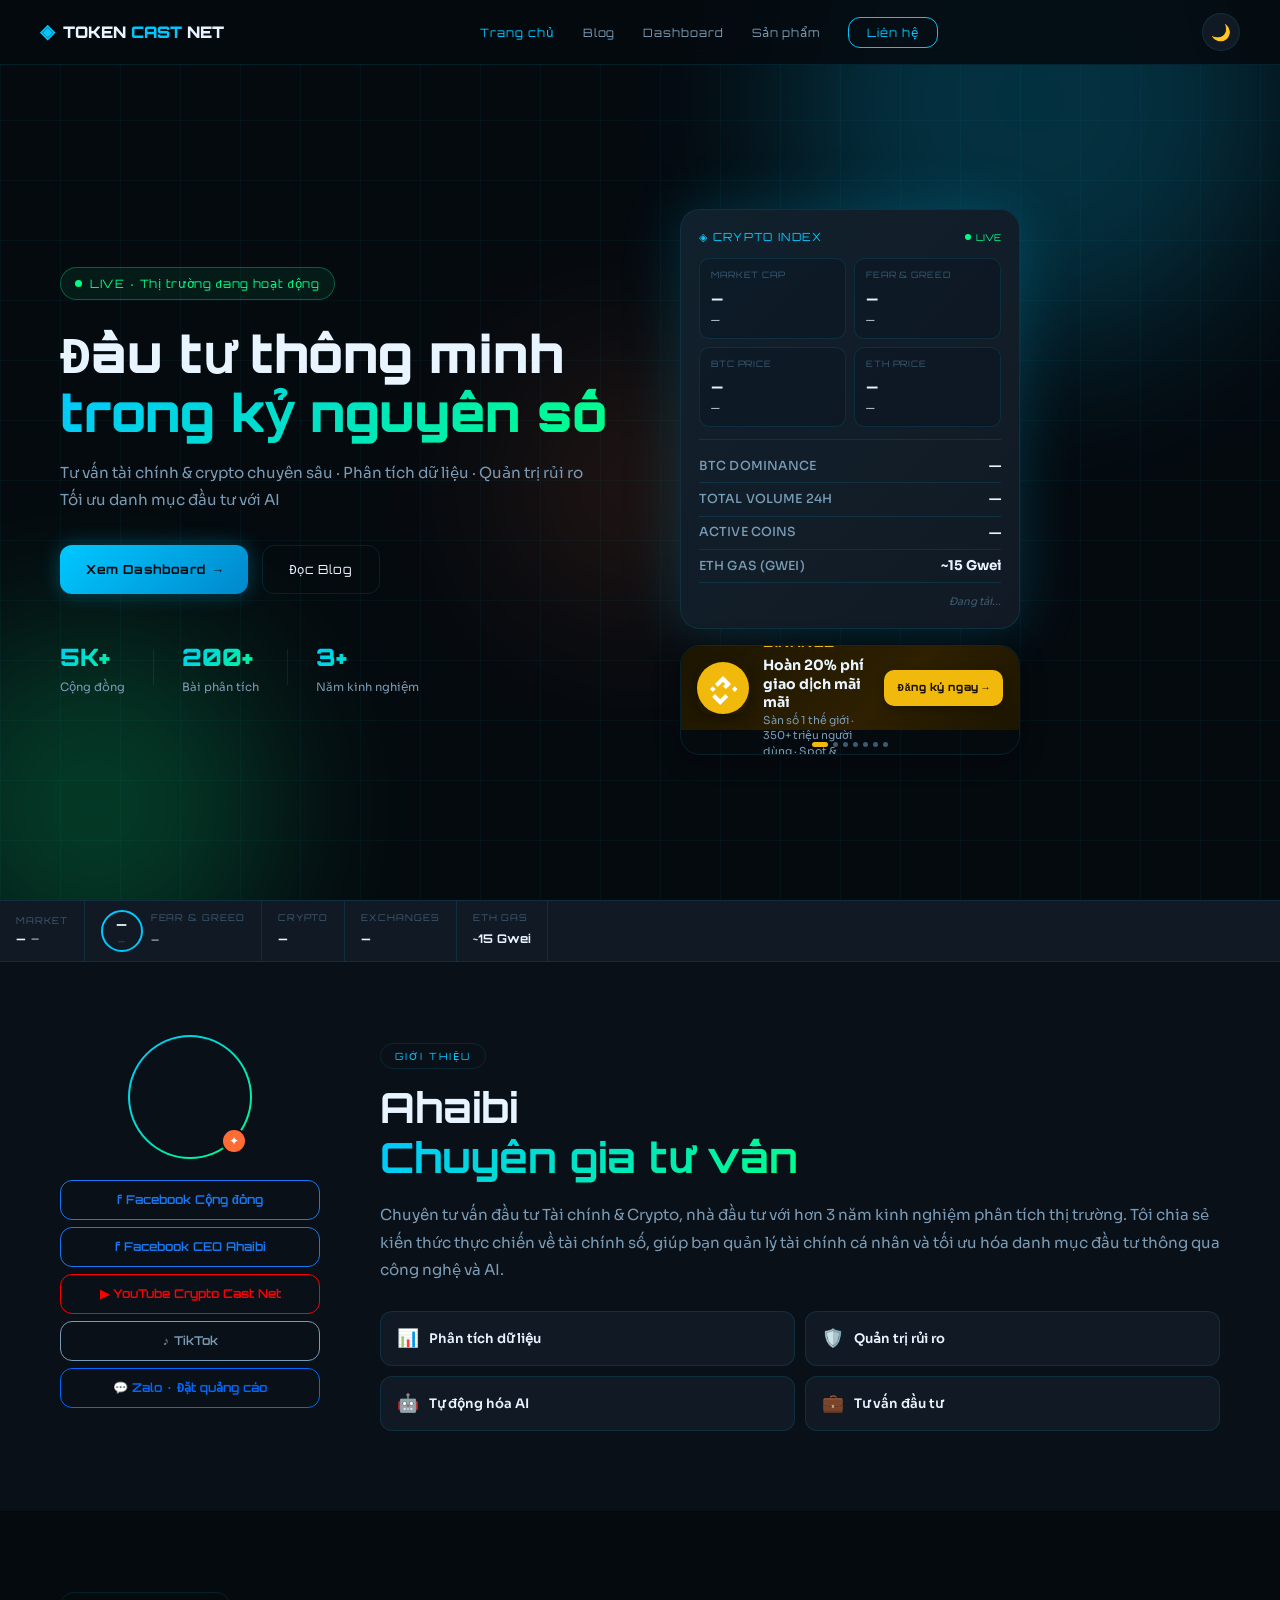
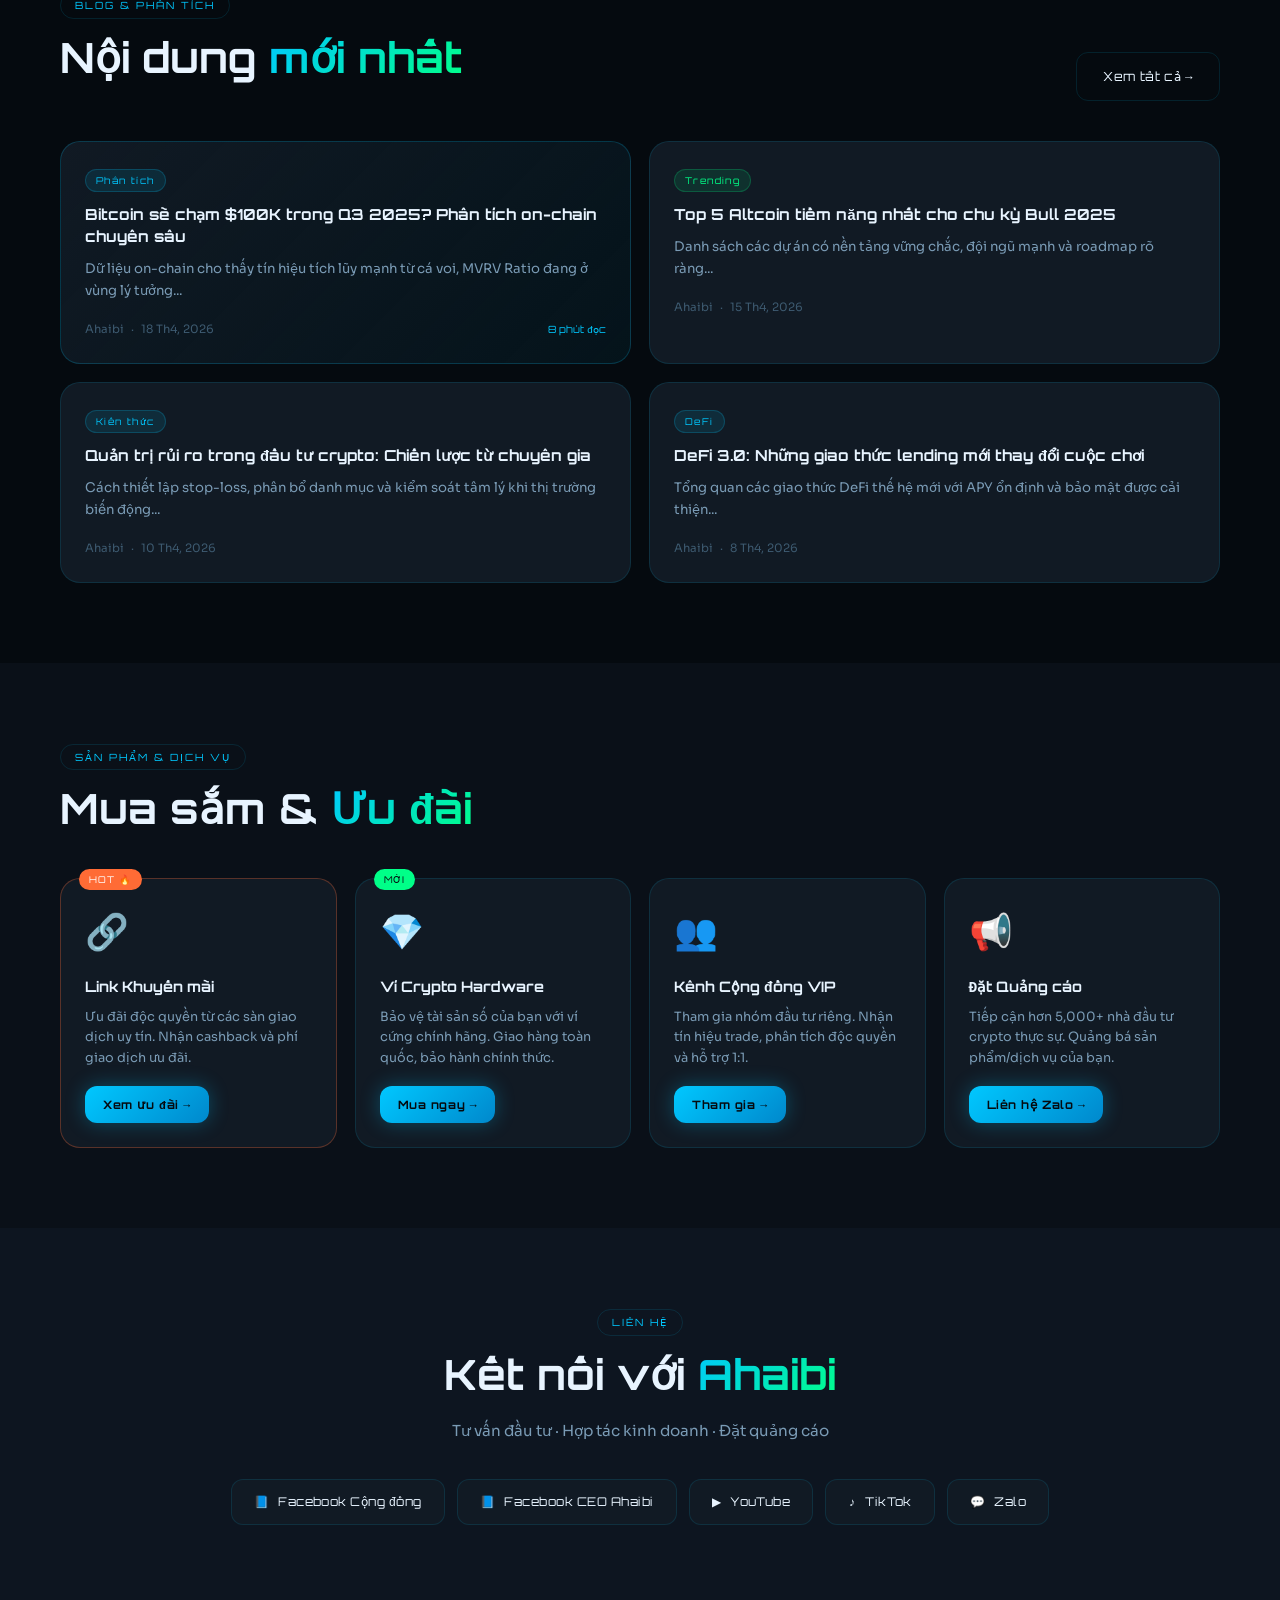
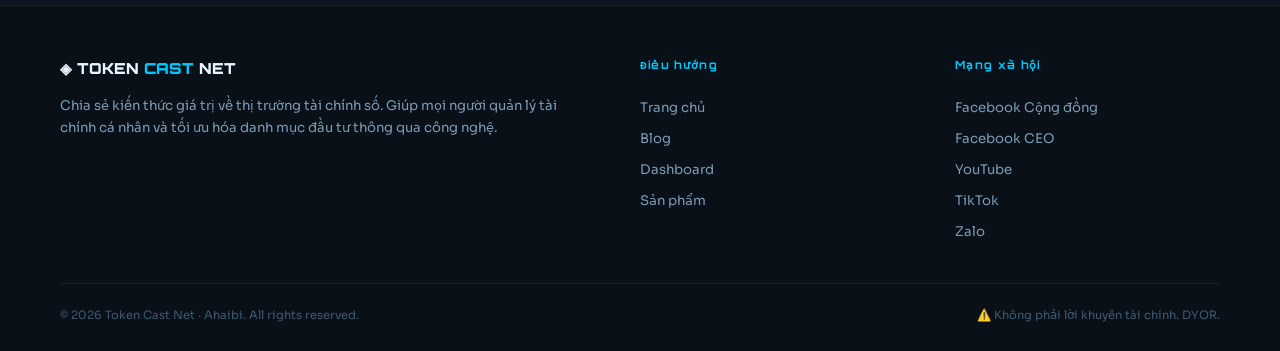
==== index.html @ f4ba3093 "Add files via upload" ====
<!DOCTYPE html>
<html lang="vi">
<head>
  <meta charset="UTF-8" />
  <meta name="viewport" content="width=device-width, initial-scale=1.0" />
  <title>TOKEN CAST NET – Ahaibi | Tư vấn Tài chính & Crypto</title>
  <meta name="description" content="Chia sẻ kiến thức tài chính số, phân tích crypto chuyên sâu và tối ưu hóa danh mục đầu tư." />
  <link rel="icon" href="data:image/svg+xml,<svg xmlns='http://www.w3.org/2000/svg' viewBox='0 0 100 100'><text y='.9em' font-size='90'>🎯</text></svg>" />
  <link href="https://fonts.googleapis.com/css2?family=Orbitron:wght@400;700;900&family=Sora:wght@300;400;600&display=swap" rel="stylesheet" />
  <link rel="stylesheet" href="style.css" />
</head>
<body>

  <!-- ══ NAVBAR ══ -->
  <nav class="navbar" id="navbar">
    <div class="nav-inner">
      <a class="logo" href="index.html">
        <span class="logo-icon">◈</span>
        <span>TOKEN<span class="accent"> CAST</span> NET</span>
      </a>
      <ul class="nav-links" id="navLinks">
        <li><a href="index.html" class="active">Trang chủ</a></li>
        <li><a href="blog.html">Blog</a></li>
        <li><a href="dashboard.html">Dashboard</a></li>
        <li><a href="#products">Sản phẩm</a></li>
        <li><a href="#contact" class="btn-nav">Liên hệ</a></li>
      </ul>
      <!-- Theme toggle + hamburger -->
      <div style="display:flex;align-items:center;gap:6px;">
        <button class="theme-toggle" id="themeToggle" title="Đổi giao diện">🌙</button>
        <button class="hamburger" id="hamburger"><span></span><span></span><span></span></button>
      </div>
    </div>
  </nav>

  <!-- ══ HERO ══ -->
  <section class="hero">
    <div class="hero-grid-bg"></div>
    <div class="hero-orbs">
      <div class="orb orb1"></div>
      <div class="orb orb2"></div>
      <div class="orb orb3"></div>
    </div>

    <div class="hero-inner">
      <!-- LEFT: text content -->
      <div class="hero-content">
        <div class="hero-badge">
          <span class="dot"></span> LIVE · Thị trường đang hoạt động
        </div>
        <h1 class="hero-title">
          Đầu tư thông minh<br/>
          <span class="gradient-text">trong kỷ nguyên số</span>
        </h1>
        <p class="hero-sub">
          Tư vấn tài chính & crypto chuyên sâu · Phân tích dữ liệu · Quản trị rủi ro<br/>
          Tối ưu danh mục đầu tư với AI
        </p>
        <div class="hero-cta">
          <a href="dashboard.html" class="btn-primary">Xem Dashboard <span>→</span></a>
          <a href="blog.html" class="btn-ghost">Đọc Blog</a>
        </div>
        <div class="hero-stats">
          <div class="stat">
            <span class="stat-num">5K+</span>
            <span class="stat-label">Cộng đồng</span>
          </div>
          <div class="stat-divider"></div>
          <div class="stat">
            <span class="stat-num">200+</span>
            <span class="stat-label">Bài phân tích</span>
          </div>
          <div class="stat-divider"></div>
          <div class="stat">
            <span class="stat-num">3+</span>
            <span class="stat-label">Năm kinh nghiệm</span>
          </div>
        </div>
      </div>

      <!-- RIGHT: Crypto Index + Ad Banner -->
      <div class="hero-right-col">

        <!-- CRYPTO INDEX CARD -->
        <div class="crypto-index-card">
          <div class="ci-header">
            <span class="ci-title">◈ CRYPTO INDEX</span>
            <span class="ci-live"><span class="ci-live-dot"></span>LIVE</span>
          </div>
          <div class="ci-metrics">
            <div class="ci-metric">
              <div class="ci-metric-label">MARKET CAP</div>
              <div class="ci-metric-val" id="idx-mcap">—</div>
              <div class="ci-metric-sub" id="idx-mcap-ch">—</div>
            </div>
            <div class="ci-metric">
              <div class="ci-metric-label">FEAR & GREED</div>
              <div class="ci-metric-val" id="idx-fgi-num">—</div>
              <div class="ci-metric-sub" id="idx-fgi-lbl">—</div>
            </div>
            <div class="ci-metric">
              <div class="ci-metric-label">BTC PRICE</div>
              <div class="ci-metric-val" id="idx-btc">—</div>
              <div class="ci-metric-sub" id="idx-btc-ch">—</div>
            </div>
            <div class="ci-metric">
              <div class="ci-metric-label">ETH PRICE</div>
              <div class="ci-metric-val" id="idx-eth">—</div>
              <div class="ci-metric-sub" id="idx-eth-ch">—</div>
            </div>
          </div>
          <div class="ci-divider"></div>
          <div class="ci-row">
            <span class="ci-row-label">BTC DOMINANCE</span>
            <span class="ci-row-val" id="idx-btcdom">—</span>
          </div>
          <div class="ci-row">
            <span class="ci-row-label">TOTAL VOLUME 24H</span>
            <span class="ci-row-val" id="idx-vol">—</span>
          </div>
          <div class="ci-row">
            <span class="ci-row-label">ACTIVE COINS</span>
            <span class="ci-row-val" id="idx-coins">—</span>
          </div>
          <div class="ci-row">
            <span class="ci-row-label">ETH GAS (GWEI)</span>
            <span class="ci-row-val" id="idx-gas">—</span>
          </div>
          <div class="ci-updated" id="idx-updated">Đang tải...</div>
        </div>

        <!-- ═══════════════════════════════════════
             AD BANNER – CASHBACK SÀN GIAO DỊCH
             ═══════════════════════════════════════
             HƯỚNG DẪN CHỈNH SỬA:
             Tìm const ADS_DATA bên dưới để:
             - Đổi link affiliate: trường "link"
             - Đổi % cashback:    trường "offer"
             - Đổi màu nền:       trường "bg"
             - Thêm/bớt sàn:      thêm/xóa object {}
        ═══════════════════════════════════════ -->
        <div class="ad-banner-wrap" id="adBanner">
          <!-- Rendered by JS -->
          <div class="ad-dots" id="adDots"></div>
        </div>

      </div><!-- /hero-right-col -->
    </div><!-- /hero-inner -->
  </section>

  <!-- ══ INDEX BAR (live ticker + global metrics) ══ -->
  <div class="index-bar" id="indexBar">
    <div class="index-bar-static">
      <div class="ib-segment">
        <div>
          <div class="ib-label">MARKET</div>
          <div style="display:flex;align-items:center;gap:5px;">
            <span class="ib-val" id="ib-mcap">—</span>
            <span class="ib-ch" id="ib-mcap-ch">—</span>
          </div>
        </div>
      </div>
      <div class="ib-segment">
        <div class="fgi-ring" id="ib-fgi-ring">
          <span class="fgi-num" id="ib-fgi-num">—</span>
          <span class="fgi-label" id="ib-fgi-lbl">—</span>
        </div>
        <div>
          <div class="ib-label">FEAR & GREED</div>
          <span class="ib-ch" id="ib-fgi-ch" style="font-family:var(--font-head);font-size:0.62rem;">—</span>
        </div>
      </div>
      <div class="ib-segment">
        <div>
          <div class="ib-label">CRYPTO</div>
          <span class="ib-val" id="ib-coins">—</span>
        </div>
      </div>
      <div class="ib-segment">
        <div>
          <div class="ib-label">EXCHANGES</div>
          <span class="ib-val" id="ib-exchanges">—</span>
        </div>
      </div>
      <div class="ib-segment">
        <div>
          <div class="ib-label">ETH GAS</div>
          <span class="ib-val" id="ib-gas">—</span>
        </div>
      </div>
      <div class="ib-ticker-wrap">
        <div class="ib-ticker" id="ibTicker"></div>
      </div>
    </div>
  </div>

  <!-- ══ ABOUT ══ -->
  <section class="section about-section" id="about">
    <div class="container">
      <div class="about-grid">
        <div class="about-left">
          <div class="avatar-wrap">
            <div class="avatar-ring"></div>
            <div class="avatar-inner">AH</div>
            <div class="avatar-badge">✦</div>
          </div>
          <div class="social-stack">
            <a href="#" class="soc-btn fb">f Facebook Cộng đồng</a>
            <a href="#" class="soc-btn fb2">f Facebook CEO Ahaibi</a>
            <a href="#" class="soc-btn yt">▶ YouTube Crypto Cast Net</a>
            <a href="#" class="soc-btn tt">♪ TikTok</a>
            <a href="#" class="soc-btn zl">💬 Zalo · Đặt quảng cáo</a>
          </div>
        </div>
        <div class="about-right">
          <div class="section-tag">GIỚI THIỆU</div>
          <h2 class="section-title">Ahaibi<br/><span class="gradient-text">Chuyên gia tư vấn</span></h2>
          <p class="about-desc">
            Chuyên tư vấn đầu tư Tài chính & Crypto, nhà đầu tư với hơn 3 năm kinh nghiệm phân tích thị trường. Tôi chia sẻ kiến thức thực chiến về tài chính số, giúp bạn quản lý tài chính cá nhân và tối ưu hóa danh mục đầu tư thông qua công nghệ và AI.
          </p>
          <div class="skills-grid">
            <div class="skill-item"><span class="skill-icon">📊</span><span>Phân tích dữ liệu</span></div>
            <div class="skill-item"><span class="skill-icon">🛡️</span><span>Quản trị rủi ro</span></div>
            <div class="skill-item"><span class="skill-icon">🤖</span><span>Tự động hóa AI</span></div>
            <div class="skill-item"><span class="skill-icon">💼</span><span>Tư vấn đầu tư</span></div>
          </div>
        </div>
      </div>
    </div>
  </section>

  <!-- ══ BLOG POSTS ══ -->
  <section class="section" id="blog">
    <div class="container">
      <div class="section-header">
        <div>
          <div class="section-tag">BLOG & PHÂN TÍCH</div>
          <h2 class="section-title">Nội dung <span class="gradient-text">mới nhất</span></h2>
        </div>
        <a href="blog.html" class="btn-ghost">Xem tất cả →</a>
      </div>
      <div class="blog-grid">
        <article class="blog-card featured">
          <div class="blog-tag">Phân tích</div>
          <h3>Bitcoin sẽ chạm $100K trong Q3 2025? Phân tích on-chain chuyên sâu</h3>
          <p>Dữ liệu on-chain cho thấy tín hiệu tích lũy mạnh từ cá voi, MVRV Ratio đang ở vùng lý tưởng...</p>
          <div class="blog-meta"><span>Ahaibi</span><span>·</span><span>18 Th4, 2026</span><span class="blog-read">8 phút đọc</span></div>
        </article>
        <article class="blog-card">
          <div class="blog-tag trending">Trending</div>
          <h3>Top 5 Altcoin tiềm năng nhất cho chu kỳ Bull 2025</h3>
          <p>Danh sách các dự án có nền tảng vững chắc, đội ngũ mạnh và roadmap rõ ràng...</p>
          <div class="blog-meta"><span>Ahaibi</span><span>·</span><span>15 Th4, 2026</span></div>
        </article>
        <article class="blog-card">
          <div class="blog-tag">Kiến thức</div>
          <h3>Quản trị rủi ro trong đầu tư crypto: Chiến lược từ chuyên gia</h3>
          <p>Cách thiết lập stop-loss, phân bổ danh mục và kiểm soát tâm lý khi thị trường biến động...</p>
          <div class="blog-meta"><span>Ahaibi</span><span>·</span><span>10 Th4, 2026</span></div>
        </article>
        <article class="blog-card">
          <div class="blog-tag">DeFi</div>
          <h3>DeFi 3.0: Những giao thức lending mới thay đổi cuộc chơi</h3>
          <p>Tổng quan các giao thức DeFi thế hệ mới với APY ổn định và bảo mật được cải thiện...</p>
          <div class="blog-meta"><span>Ahaibi</span><span>·</span><span>8 Th4, 2026</span></div>
        </article>
      </div>
    </div>
  </section>

  <!-- ══ PRODUCTS ══ -->
  <section class="section products-section" id="products">
    <div class="container">
      <div class="section-tag">SẢN PHẨM & DỊCH VỤ</div>
      <h2 class="section-title">Mua sắm & <span class="gradient-text">Ưu đãi</span></h2>
      <div class="products-grid">
        <div class="product-card promo">
          <div class="product-badge">HOT 🔥</div>
          <div class="product-icon">🔗</div>
          <h3>Link Khuyến mãi</h3>
          <p>Ưu đãi độc quyền từ các sàn giao dịch uy tín. Nhận cashback và phí giao dịch ưu đãi.</p>
          <a href="#" class="btn-primary small">Xem ưu đãi →</a>
        </div>
        <div class="product-card wallet">
          <div class="product-badge new">MỚI</div>
          <div class="product-icon">💎</div>
          <h3>Ví Crypto Hardware</h3>
          <p>Bảo vệ tài sản số của bạn với ví cứng chính hãng. Giao hàng toàn quốc, bảo hành chính thức.</p>
          <a href="#" class="btn-primary small">Mua ngay →</a>
        </div>
        <div class="product-card community">
          <div class="product-icon">👥</div>
          <h3>Kênh Cộng đồng VIP</h3>
          <p>Tham gia nhóm đầu tư riêng. Nhận tín hiệu trade, phân tích độc quyền và hỗ trợ 1:1.</p>
          <a href="#" class="btn-primary small">Tham gia →</a>
        </div>
        <div class="product-card ads">
          <div class="product-icon">📢</div>
          <h3>Đặt Quảng cáo</h3>
          <p>Tiếp cận hơn 5,000+ nhà đầu tư crypto thực sự. Quảng bá sản phẩm/dịch vụ của bạn.</p>
          <a href="#" class="btn-primary small">Liên hệ Zalo →</a>
        </div>
      </div>
    </div>
  </section>

  <!-- ══ CONTACT ══ -->
  <section class="section contact-section" id="contact">
    <div class="container">
      <div class="contact-wrap">
        <div class="section-tag">LIÊN HỆ</div>
        <h2 class="section-title">Kết nối với <span class="gradient-text">Ahaibi</span></h2>
        <p class="contact-sub">Tư vấn đầu tư · Hợp tác kinh doanh · Đặt quảng cáo</p>
        <div class="contact-links">
          <a href="#" class="contact-btn"><span>📘</span> Facebook Cộng đồng</a>
          <a href="#" class="contact-btn"><span>📘</span> Facebook CEO Ahaibi</a>
          <a href="#" class="contact-btn yt"><span>▶</span> YouTube</a>
          <a href="#" class="contact-btn tk"><span>♪</span> TikTok</a>
          <a href="#" class="contact-btn zl"><span>💬</span> Zalo</a>
        </div>
      </div>
    </div>
  </section>

  <!-- ══ FOOTER ══ -->
  <footer class="footer">
    <div class="container">
      <div class="footer-top">
        <div class="footer-brand">
          <span class="logo">◈ TOKEN <span class="accent">CAST</span> NET</span>
          <p>Chia sẻ kiến thức giá trị về thị trường tài chính số. Giúp mọi người quản lý tài chính cá nhân và tối ưu hóa danh mục đầu tư thông qua công nghệ.</p>
        </div>
        <div class="footer-links">
          <h4>Điều hướng</h4>
          <a href="index.html">Trang chủ</a>
          <a href="blog.html">Blog</a>
          <a href="dashboard.html">Dashboard</a>
          <a href="#products">Sản phẩm</a>
        </div>
        <div class="footer-links">
          <h4>Mạng xã hội</h4>
          <a href="#">Facebook Cộng đồng</a>
          <a href="#">Facebook CEO</a>
          <a href="#">YouTube</a>
          <a href="#">TikTok</a>
          <a href="#">Zalo</a>
        </div>
      </div>
      <div class="footer-bottom">
        <span>© 2026 Token Cast Net · Ahaibi. All rights reserved.</span>
        <span>⚠️ Không phải lời khuyên tài chính. DYOR.</span>
      </div>
    </div>
  </footer>

<script src="main.js"></script>
<script>
// ═══════════════════════════════════════════════════
//  TOKEN CAST NET · index.js
//  1. Theme toggle (dark/light + localStorage)
//  2. Ad banner slider
//  3. Crypto Index Card (CoinGecko + Binance WS)
//  4. Index bar (live ticker)
// ═══════════════════════════════════════════════════

// ── 1. THEME TOGGLE ─────────────────────────────
const THEME_KEY = "tcn_theme";
const themeBtn  = document.getElementById("themeToggle");

function applyTheme(theme) {
  if (theme === "light") {
    document.body.classList.add("light");
    themeBtn.textContent = "☀️";
  } else {
    document.body.classList.remove("light");
    themeBtn.textContent = "🌙";
  }
  localStorage.setItem(THEME_KEY, theme);
}

// Load saved theme
applyTheme(localStorage.getItem(THEME_KEY) || "dark");

themeBtn.addEventListener("click", () => {
  applyTheme(document.body.classList.contains("light") ? "dark" : "light");
});

// ── 2. AD BANNER DATA ───────────────────────────
// ══════════════════════════════════════════════════
// HƯỚNG DẪN CHỈNH SỬA:
// - "link" : thay "#" bằng link affiliate của bạn
// - "tag"  : nhãn nhỏ phía trên (HOT / NEW / VN / v.v.)
// - "offer": dòng chữ lớn chính
// - "sub"  : mô tả phụ bên dưới
// Thêm sàn: copy 1 object {} và paste cuối mảng
// ══════════════════════════════════════════════════
const ADS_DATA = [
  {
    // SVG logo Binance (vòng tròn vàng + B)
    logoSvg: `<svg viewBox="0 0 48 48" width="52" height="52" xmlns="http://www.w3.org/2000/svg">
      <circle cx="24" cy="24" r="24" fill="#F0B90B"/>
      <path fill="#fff" d="M16.6 20.4l7.4-7.4 7.4 7.4-2.6 2.6-4.8-4.8-4.8 4.8zm-4.6 4.6 2.6-2.6 2.6 2.6-2.6 2.6zm4.6 4.6 4.8 4.8 4.8-4.8 2.6 2.6-7.4 7.4-7.4-7.4zm15.6-4.6 2.6-2.6 2.6 2.6-2.6 2.6zm-5.5 0-2.7-2.7 2.7-2.7 2.7 2.7z"/>
    </svg>`,
    exchange: "BINANCE",
    tag:      "🔥 HOT",
    tagColor: "#F0B90B",
    offer:    "Hoàn 20% phí giao dịch mãi mãi",
    sub:      "Sàn số 1 thế giới · 350+ triệu người dùng · Spot & Futures",
    cta:      "Đăng ký ngay",
    link:     "#",   // ← LINK AFFILIATE BINANCE
    bg_dark:  "linear-gradient(135deg,#1C1500 0%,#2E2000 60%,#1C1500 100%)",
    bg_light: "linear-gradient(135deg,#FFFBEA 0%,#FFF3C4 100%)",
    border:   "#F0B90B55",
    accent:   "#F0B90B",
    ctaColor: "#1A1200",
  },
  {
    logoSvg: `<svg viewBox="0 0 48 48" width="52" height="52" xmlns="http://www.w3.org/2000/svg">
      <circle cx="24" cy="24" r="24" fill="#000"/>
      <text x="50%" y="54%" dominant-baseline="middle" text-anchor="middle" fill="white" font-size="20" font-weight="900" font-family="Arial">OKX</text>
    </svg>`,
    exchange: "OKX",
    tag:      "⚡ TOP 3",
    tagColor: "#A0A0A0",
    offer:    "Giảm 20% phí + Thưởng $10 tân thủ",
    sub:      "300M+ người dùng · Web3 Wallet · DeFi & OTC thị trường sâu",
    cta:      "Nhận ưu đãi",
    link:     "#",   // ← LINK AFFILIATE OKX
    bg_dark:  "linear-gradient(135deg,#0D0D0D 0%,#1A1A1A 100%)",
    bg_light: "linear-gradient(135deg,#F5F5F5 0%,#E8E8E8 100%)",
    border:   "#FFFFFF33",
    accent:   "#E0E0E0",
    ctaColor: "#000000",
  },
  {
    logoSvg: `<svg viewBox="0 0 48 48" width="52" height="52" xmlns="http://www.w3.org/2000/svg">
      <circle cx="24" cy="24" r="24" fill="#2775CA"/>
      <text x="50%" y="54%" dominant-baseline="middle" text-anchor="middle" fill="white" font-size="13" font-weight="900" font-family="Arial">BYBIT</text>
    </svg>`,
    exchange: "BYBIT",
    tag:      "💎 VIP",
    tagColor: "#2775CA",
    offer:    "Cashback 30% phí + Thưởng $30,000 USDT",
    sub:      "Futures thanh khoản cao nhất · Copy Trade · Launchpad độc quyền",
    cta:      "Claim ngay",
    link:     "#",   // ← LINK AFFILIATE BYBIT
    bg_dark:  "linear-gradient(135deg,#001228 0%,#001E42 100%)",
    bg_light: "linear-gradient(135deg,#EAF2FF 0%,#D4E8FF 100%)",
    border:   "#2775CA55",
    accent:   "#3D8EF0",
    ctaColor: "#fff",
  },
  {
    logoSvg: `<svg viewBox="0 0 48 48" width="52" height="52" xmlns="http://www.w3.org/2000/svg">
      <circle cx="24" cy="24" r="24" fill="#00CDD7"/>
      <text x="50%" y="54%" dominant-baseline="middle" text-anchor="middle" fill="white" font-size="10" font-weight="900" font-family="Arial">BITGET</text>
    </svg>`,
    exchange: "BITGET",
    tag:      "🚀 NEW",
    tagColor: "#00CDD7",
    offer:    "Hoàn 20% phí + Bonus $100 USDT",
    sub:      "Copy Trade #1 thế giới · 800+ coin · 20M người dùng",
    cta:      "Tham gia",
    link:     "#",   // ← LINK AFFILIATE BITGET
    bg_dark:  "linear-gradient(135deg,#001618 0%,#002428 100%)",
    bg_light: "linear-gradient(135deg,#E6FEFF 0%,#C8FBFF 100%)",
    border:   "#00CDD755",
    accent:   "#00CDD7",
    ctaColor: "#001618",
  },
  {
    logoSvg: `<svg viewBox="0 0 48 48" width="52" height="52" xmlns="http://www.w3.org/2000/svg">
      <circle cx="24" cy="24" r="24" fill="#22AC38"/>
      <text x="50%" y="54%" dominant-baseline="middle" text-anchor="middle" fill="white" font-size="10" font-weight="900" font-family="Arial">KuCoin</text>
    </svg>`,
    exchange: "KUCOIN",
    tag:      "🌿 EARN",
    tagColor: "#22AC38",
    offer:    "Hoàn 20% phí · Staking APY 15%+",
    sub:      "800+ altcoin · Lending · P2P · Bot giao dịch tự động",
    cta:      "Mở tài khoản",
    link:     "#",   // ← LINK AFFILIATE KUCOIN
    bg_dark:  "linear-gradient(135deg,#001A04 0%,#002808 100%)",
    bg_light: "linear-gradient(135deg,#EAFFF0 0%,#D0FFD8 100%)",
    border:   "#22AC3855",
    accent:   "#22AC38",
    ctaColor: "#001A04",
  },
  {
    logoSvg: `<svg viewBox="0 0 48 48" width="52" height="52" xmlns="http://www.w3.org/2000/svg">
      <circle cx="24" cy="24" r="24" fill="#1652F0"/>
      <text x="50%" y="54%" dominant-baseline="middle" text-anchor="middle" fill="white" font-size="11" font-weight="900" font-family="Arial">BingX</text>
    </svg>`,
    exchange: "BINGX",
    tag:      "📈 COPY",
    tagColor: "#1652F0",
    offer:    "Hoàn 25% phí + $100 cho người mới",
    sub:      "Social Trading · Copy Trade thông minh · 1000+ cặp giao dịch",
    cta:      "Đăng ký",
    link:     "#",   // ← LINK AFFILIATE BINGX
    bg_dark:  "linear-gradient(135deg,#000D24 0%,#001440 100%)",
    bg_light: "linear-gradient(135deg,#EAF0FF 0%,#D4E2FF 100%)",
    border:   "#1652F055",
    accent:   "#4D7FF5",
    ctaColor: "#fff",
  },
  {
    logoSvg: `<svg viewBox="0 0 48 48" width="52" height="52" xmlns="http://www.w3.org/2000/svg">
      <circle cx="24" cy="24" r="24" fill="#D0021B"/>
      <text x="24" y="20" text-anchor="middle" fill="white" font-size="9" font-weight="900" font-family="Arial">🇻🇳</text>
      <text x="24" y="34" text-anchor="middle" fill="white" font-size="10" font-weight="900" font-family="Arial">CAEX</text>
    </svg>`,
    exchange: "CAEX",
    tag:      "🇻🇳 VIỆT NAM",
    tagColor: "#FF6B6B",
    offer:    "Phí 0% tháng đầu · Nạp rút VNĐ siêu nhanh",
    sub:      "Sàn Việt uy tín · Hỗ trợ 24/7 tiếng Việt · KYC dễ dàng",
    cta:      "Thử ngay miễn phí",
    link:     "#",   // ← LINK CAEX
    bg_dark:  "linear-gradient(135deg,#200005 0%,#300008 100%)",
    bg_light: "linear-gradient(135deg,#FFF0F0 0%,#FFE0E0 100%)",
    border:   "#D0021B55",
    accent:   "#FF4444",
    ctaColor: "#fff",
  },
];

let adCurrent = 0;
let adTimer   = null;
const adBanner = document.getElementById("adBanner");
const adDots   = document.getElementById("adDots");

function isLight() { return document.body.classList.contains("light"); }

function renderAdSlide(idx) {
  const ad  = ADS_DATA[idx];
  const old = adBanner.querySelector(".ad-slide");
  if (old) { old.style.opacity="0"; setTimeout(()=>old.remove(),200); }

  const slide = document.createElement("a");
  slide.className = "ad-slide active";
  slide.href      = ad.link;
  slide.target    = "_blank";
  slide.rel       = "noopener";
  slide.style.cssText = `
    background: ${isLight() ? ad.bg_light : ad.bg_dark};
    border: none;
    opacity: 0;
    transition: opacity 0.35s ease;
  `;
  slide.innerHTML = `
    <div class="ad-logo" style="background:transparent;">${ad.logoSvg}</div>
    <div class="ad-body">
      <span class="ad-tag" style="background:${ad.accent}22;color:${ad.accent};border:1px solid ${ad.accent}44;">${ad.tag}</span>
      <div class="ad-exchange" style="color:${ad.accent};">${ad.exchange}</div>
      <div class="ad-offer">${ad.offer}</div>
      <div class="ad-sub">${ad.sub}</div>
    </div>
    <div class="ad-cta" style="background:${ad.accent};color:${ad.ctaColor};">${ad.cta} →</div>
  `;
  adBanner.insertBefore(slide, adDots);
  requestAnimationFrame(() => requestAnimationFrame(() => { slide.style.opacity="1"; }));

  adDots.querySelectorAll(".ad-dot").forEach((d,i) => {
    d.classList.toggle("active", i===idx);
    d.style.background = i===idx ? ad.accent : "";
  });
}

function initAdBanner() {
  // Build dots
  ADS_DATA.forEach((_,i) => {
    const d = document.createElement("span");
    d.className = "ad-dot" + (i===0?" active":"");
    d.addEventListener("click", () => { adCurrent=i; renderAdSlide(i); resetAdTimer(); });
    adDots.appendChild(d);
  });

  // Prev / Next arrows
  const prev = document.createElement("div");
  prev.className="ad-arrow prev"; prev.textContent="‹";
  prev.addEventListener("click", ()=>{ adCurrent=(adCurrent-1+ADS_DATA.length)%ADS_DATA.length; renderAdSlide(adCurrent); resetAdTimer(); });

  const next = document.createElement("div");
  next.className="ad-arrow next"; next.textContent="›";
  next.addEventListener("click", ()=>{ adCurrent=(adCurrent+1)%ADS_DATA.length; renderAdSlide(adCurrent); resetAdTimer(); });

  adBanner.appendChild(prev);
  adBanner.appendChild(next);

  renderAdSlide(0);

  function resetAdTimer() { clearInterval(adTimer); adTimer = setInterval(()=>{ adCurrent=(adCurrent+1)%ADS_DATA.length; renderAdSlide(adCurrent); }, 4500); }
  resetAdTimer();

  adBanner.addEventListener("mouseenter", ()=>clearInterval(adTimer));
  adBanner.addEventListener("mouseleave", resetAdTimer);

  // Re-render on theme change to update background
  document.getElementById("themeToggle").addEventListener("click", ()=>{
    setTimeout(()=>renderAdSlide(adCurrent), 50);
  });
}
initAdBanner();

// ── 3. LIVE DATA ENGINE ─────────────────────────
const WS_SYMBOLS = [
  "btcusdt","ethusdt","bnbusdt","solusdt","xrpusdt",
  "adausdt","avaxusdt","dogeusdt","linkusdt","tonusdt",
  "dotusdt","maticusdt","ltcusdt","nearusdt","uniusdt"
];
const SYM_META = {
  btcusdt:"BTC",ethusdt:"ETH",bnbusdt:"BNB",solusdt:"SOL",xrpusdt:"XRP",
  adausdt:"ADA",avaxusdt:"AVAX",dogeusdt:"DOGE",linkusdt:"LINK",tonusdt:"TON",
  dotusdt:"DOT",maticusdt:"MATIC",ltcusdt:"LTC",nearusdt:"NEAR",uniusdt:"UNI"
};

const fmtP   = n => !n?"—": n>=10000?"$"+n.toLocaleString(undefined,{maximumFractionDigits:0}): n>=1?"$"+n.toFixed(2):"$"+n.toFixed(4);
const fmtBig = n => !n?"—": n>=1e12?"$"+(n/1e12).toFixed(2)+"T": n>=1e9?"$"+(n/1e9).toFixed(2)+"B":"$"+(n/1e6).toFixed(1)+"M";
const pctStr = v => v==null?"—":(v>=0?"+":"")+v.toFixed(2)+"%";
const pctCol = v => v>=0?"var(--up)":"var(--down)";
const setEl  = (id,txt,col) => { const el=document.getElementById(id); if(!el)return; el.textContent=txt; if(col)el.style.color=col; };

// Binance WebSocket
function connectWS() {
  const streams = WS_SYMBOLS.map(s=>s+"@miniTicker").join("/");
  const ws = new WebSocket("wss://stream.binance.com:9443/stream?streams="+streams);
  ws.onmessage = evt => {
    const msg = JSON.parse(evt.data);
    if (!msg.data) return;
    const d   = msg.data;
    const sym = d.s.toLowerCase();
    const price = parseFloat(d.c);
    const ch    = ((price - parseFloat(d.o)) / parseFloat(d.o)) * 100;
    updateTickerItem(sym, price, ch);
    if (sym==="btcusdt") { setEl("idx-btc",fmtP(price),pctCol(ch)); setEl("idx-btc-ch",pctStr(ch),pctCol(ch)); }
    if (sym==="ethusdt") { setEl("idx-eth",fmtP(price),pctCol(ch)); setEl("idx-eth-ch",pctStr(ch),pctCol(ch)); }
  };
  ws.onclose = () => setTimeout(connectWS, 3000);
}

function updateTickerItem(sym, price, ch) {
  const label = SYM_META[sym]||sym.replace("usdt","").toUpperCase();
  const id    = "ibt-"+sym;
  let el = document.getElementById(id);
  if (!el) {
    el = document.createElement("span");
    el.className="ib-tick-item"; el.id=id;
    document.getElementById("ibTicker").appendChild(el);
    const clone = el.cloneNode(true);
    clone.id = "ibt2-"+sym;
    document.getElementById("ibTicker").appendChild(clone);
  }
  const col = ch>=0?"var(--up)":"var(--down)";
  const html = `${label} <em style="color:${col}">${fmtP(price)} ${ch>=0?"▲":"▼"}${Math.abs(ch).toFixed(2)}%</em>`;
  el.innerHTML = html;
  const c2 = document.getElementById("ibt2-"+sym);
  if (c2) c2.innerHTML = html;
}

// CoinGecko global
async function fetchGlobal() {
  try {
    const r = await fetch("https://api.coingecko.com/api/v3/global");
    if (!r.ok) throw new Error();
    const d = (await r.json()).data;
    const mcap   = d.total_market_cap.usd;
    const mcapCh = d.market_cap_change_percentage_24h_usd;
    const vol    = d.total_volume.usd;
    const btcDom = d.market_cap_percentage.btc;
    setEl("idx-mcap",    fmtBig(mcap));
    setEl("idx-mcap-ch", pctStr(mcapCh), pctCol(mcapCh));
    setEl("idx-btcdom",  btcDom.toFixed(1)+"%", "var(--accent)");
    setEl("idx-vol",     fmtBig(vol));
    setEl("idx-coins",   d.active_cryptocurrencies.toLocaleString());
    setEl("ib-mcap",     fmtBig(mcap));
    setEl("ib-mcap-ch",  pctStr(mcapCh), pctCol(mcapCh));
    setEl("ib-coins",    d.active_cryptocurrencies.toLocaleString());
    setEl("ib-exchanges",d.markets.toLocaleString());
    const now = new Date();
    setEl("idx-updated","Cập nhật "+now.getHours()+":"+String(now.getMinutes()).padStart(2,"0"));
  } catch {}
}

// Fear & Greed
async function fetchFG() {
  try {
    const r = await fetch("https://api.alternative.me/fng/?limit=1");
    const d = await r.json();
    const v = parseInt(d.data[0].value);
    const l = d.data[0].value_classification;
    const col = v<25?"var(--down)":v<50?"#FFA500":v<75?"#ADFF2F":"var(--up)";
    setEl("idx-fgi-num", v, col);
    setEl("idx-fgi-lbl", l.toUpperCase(), "var(--text3)");
    setEl("ib-fgi-num",  v, col);
    setEl("ib-fgi-lbl",  l.split(" ")[0].toUpperCase());
    setEl("ib-fgi-ch",   "FGI "+v, col);
    const ring = document.getElementById("ib-fgi-ring");
    if (ring) { ring.style.borderColor=col; }
  } catch {}
}

// ETH Gas (free estimate)
async function fetchGas() {
  try {
    const r = await fetch("https://api.etherscan.io/api?module=gastracker&action=gasoracle&apikey=YourApiKeyToken");
    const d = await r.json();
    if (d.status==="1") {
      const g = d.result.ProposeGasPrice;
      setEl("idx-gas", g+" Gwei");
      setEl("ib-gas",  g+" Gwei");
    } else throw new Error();
  } catch {
    setEl("idx-gas","~15 Gwei");
    setEl("ib-gas", "~15 Gwei");
  }
}

// Boot
connectWS();
fetchGlobal();
fetchFG();
fetchGas();
setInterval(fetchGlobal, 60000);
setInterval(fetchFG, 300000);
setInterval(fetchGas, 30000);
</script>
</body>
</html>
---- style.css ----
/* ===========================
   TOKEN CAST NET – STYLE.CSS
   Dark + Light Theme · v3
=========================== */

*, *::before, *::after { box-sizing: border-box; margin: 0; padding: 0; }

/* ══ DARK MODE (default) ══ */
:root {
  --bg:        #050A0F;
  --bg2:       #0A1018;
  --bg3:       #0D1520;
  --surface:   #111A24;
  --surface2:  #162030;
  --border:    rgba(0,200,255,0.12);
  --accent:    #00C8FF;
  --accent2:   #00FF88;
  --accent3:   #FF6B35;
  --text:      #E8F4FF;
  --text2:     #7A9BB5;
  --text3:     #3D5A70;
  --up:        #00FF88;
  --down:      #FF4560;
  --font-head: 'Orbitron', monospace;
  --font-body: 'Sora', sans-serif;
  --radius:    12px;
  --radius-lg: 20px;
  --glow:      0 0 24px rgba(0,200,255,0.15);
  --glow-lg:   0 0 60px rgba(0,200,255,0.2);
  --transition: 0.3s cubic-bezier(0.4,0,0.2,1);
  --nav-bg:    rgba(5,10,15,0.85);
  --shadow:    0 4px 24px rgba(0,0,0,0.4);
}

/* ══ LIGHT MODE ══ */
body.light {
  --bg:        #F0F4F8;
  --bg2:       #E4ECF4;
  --bg3:       #D8E5F0;
  --surface:   #FFFFFF;
  --surface2:  #EDF2F7;
  --border:    rgba(0,140,200,0.18);
  --text:      #0D1B2A;
  --text2:     #4A6580;
  --text3:     #8AA4BC;
  --glow:      0 0 24px rgba(0,140,200,0.12);
  --glow-lg:   0 0 40px rgba(0,140,200,0.15);
  --nav-bg:    rgba(240,244,248,0.92);
  --shadow:    0 4px 24px rgba(0,0,0,0.1);
}

html { scroll-behavior: smooth; }

body {
  font-family: var(--font-body);
  background: var(--bg);
  color: var(--text);
  line-height: 1.65;
  overflow-x: hidden;
  transition: background 0.4s ease, color 0.4s ease;
}

a { color: inherit; text-decoration: none; }
img { max-width: 100%; display: block; }

/* ── SCROLLBAR ── */
::-webkit-scrollbar { width: 5px; }
::-webkit-scrollbar-track { background: var(--bg2); }
::-webkit-scrollbar-thumb { background: var(--accent); border-radius: 3px; }

/* ── UTILITIES ── */
.container { max-width: 1200px; margin: 0 auto; padding: 0 20px; }
.gradient-text {
  background: linear-gradient(135deg, var(--accent), var(--accent2));
  -webkit-background-clip: text; -webkit-text-fill-color: transparent;
  background-clip: text;
}
.accent { color: var(--accent); }
.up   { color: var(--up); }
.down { color: var(--down); }
.section { padding: 80px 0; }
.section-tag {
  display: inline-block;
  font-family: var(--font-head);
  font-size: 0.62rem;
  letter-spacing: 0.2em;
  color: var(--accent);
  border: 1px solid var(--border);
  padding: 4px 14px;
  border-radius: 100px;
  margin-bottom: 14px;
}
.section-title {
  font-family: var(--font-head);
  font-size: clamp(1.6rem, 3.5vw, 2.6rem);
  font-weight: 700;
  line-height: 1.2;
  margin-bottom: 18px;
}
.section-header {
  display: flex; justify-content: space-between; align-items: flex-end;
  margin-bottom: 40px; flex-wrap: wrap; gap: 14px;
}

/* ── BUTTONS ── */
.btn-primary {
  display: inline-flex; align-items: center; gap: 8px;
  background: linear-gradient(135deg, var(--accent), #0088CC);
  color: #050A0F; font-weight: 700; padding: 13px 26px;
  border-radius: var(--radius); font-family: var(--font-head);
  font-size: 0.78rem; letter-spacing: 0.05em;
  transition: var(--transition); border: none; cursor: pointer;
  box-shadow: 0 0 20px rgba(0,200,255,0.3);
}
.btn-primary:hover { transform: translateY(-2px); box-shadow: 0 0 36px rgba(0,200,255,0.5); }
.btn-primary.small { padding: 9px 18px; font-size: 0.72rem; }

.btn-ghost {
  display: inline-flex; align-items: center; gap: 8px;
  border: 1px solid var(--border); color: var(--text);
  padding: 13px 26px; border-radius: var(--radius);
  font-family: var(--font-head); font-size: 0.78rem;
  letter-spacing: 0.05em; transition: var(--transition);
}
.btn-ghost:hover { border-color: var(--accent); color: var(--accent); background: rgba(0,200,255,0.05); }

.btn-nav {
  border: 1px solid var(--accent); color: var(--accent) !important;
  padding: 7px 18px; border-radius: var(--radius);
  font-family: var(--font-head); font-size: 0.72rem;
  letter-spacing: 0.05em; transition: var(--transition);
}
.btn-nav:hover { background: var(--accent); color: var(--bg) !important; }

/* ── NAVBAR ── */
.navbar {
  position: fixed; top: 0; left: 0; right: 0; z-index: 1000;
  padding: 0 20px;
  background: var(--nav-bg);
  backdrop-filter: blur(20px);
  -webkit-backdrop-filter: blur(20px);
  border-bottom: 1px solid var(--border);
  transition: background var(--transition), border-color var(--transition);
}
.nav-inner {
  max-width: 1200px; margin: 0 auto;
  display: flex; align-items: center; justify-content: space-between;
  height: 64px;
}
.logo {
  font-family: var(--font-head);
  font-size: 1rem; font-weight: 900;
  display: flex; align-items: center; gap: 8px;
  flex-shrink: 0;
}
.logo-icon { color: var(--accent); font-size: 1.2rem; }
.nav-links {
  display: flex; list-style: none; gap: 28px; align-items: center;
}
.nav-links a {
  font-family: var(--font-head); font-size: 0.72rem; letter-spacing: 0.08em;
  color: var(--text2); transition: var(--transition);
}
.nav-links a:hover, .nav-links a.active { color: var(--accent); }

/* ── THEME TOGGLE ── */
.theme-toggle {
  width: 38px; height: 38px; border-radius: 50%;
  background: var(--surface); border: 1px solid var(--border);
  display: flex; align-items: center; justify-content: center;
  cursor: pointer; font-size: 1rem; transition: var(--transition);
  flex-shrink: 0; margin-left: 8px;
}
.theme-toggle:hover { border-color: var(--accent); box-shadow: var(--glow); }

.hamburger {
  display: none; flex-direction: column; gap: 5px;
  background: none; border: none; cursor: pointer; padding: 4px;
}
.hamburger span { display: block; width: 22px; height: 2px; background: var(--text); transition: var(--transition); }
.hamburger.open span:nth-child(1) { transform: translateY(7px) rotate(45deg); }
.hamburger.open span:nth-child(2) { opacity: 0; }
.hamburger.open span:nth-child(3) { transform: translateY(-7px) rotate(-45deg); }

/* ── HERO ── */
.hero {
  min-height: 100vh; display: flex; align-items: center;
  position: relative; overflow: hidden; padding-top: 64px;
}
.hero-grid-bg {
  position: absolute; inset: 0;
  background-image:
    linear-gradient(rgba(0,200,255,0.04) 1px, transparent 1px),
    linear-gradient(90deg, rgba(0,200,255,0.04) 1px, transparent 1px);
  background-size: 60px 60px;
  transition: opacity 0.4s;
}
body.light .hero-grid-bg {
  background-image:
    linear-gradient(rgba(0,140,200,0.06) 1px, transparent 1px),
    linear-gradient(90deg, rgba(0,140,200,0.06) 1px, transparent 1px);
}
.hero-orbs { position: absolute; inset: 0; pointer-events: none; }
.orb {
  position: absolute; border-radius: 50%;
  filter: blur(80px); opacity: 0.2; animation: float 8s ease-in-out infinite;
}
.orb1 { width: 500px; height: 500px; background: var(--accent); top: -150px; right: 0; }
.orb2 { width: 350px; height: 350px; background: var(--accent2); bottom: -80px; left: -80px; animation-delay: -3s; }
.orb3 { width: 250px; height: 250px; background: var(--accent3); top: 40%; left: 40%; animation-delay: -6s; opacity: 0.12; }
@keyframes float { 0%,100%{transform:translateY(0) scale(1)} 50%{transform:translateY(-28px) scale(1.04)} }

/* Hero layout: left text | right panel */
.hero-inner {
  position: relative; z-index: 2;
  display: flex; align-items: center;
  width: 100%; max-width: 1200px;
  margin: 0 auto; padding: 60px 20px;
  gap: 60px;
}
.hero-content { flex: 1; min-width: 0; max-width: 560px; }
.hero-right-col {
  flex: 0 0 340px; display: flex; flex-direction: column; gap: 16px;
}

.hero-badge {
  display: inline-flex; align-items: center; gap: 8px;
  border: 1px solid rgba(0,255,136,0.3);
  background: rgba(0,255,136,0.07);
  color: var(--up); padding: 6px 14px; border-radius: 100px;
  font-size: 0.72rem; font-family: var(--font-head); letter-spacing: 0.06em;
  margin-bottom: 24px;
}
.dot { width: 7px; height: 7px; background: var(--up); border-radius: 50%; animation: blink 1.5s ease-in-out infinite; }
@keyframes blink { 0%,100%{opacity:1} 50%{opacity:0.3} }

.hero-title {
  font-family: var(--font-head);
  font-size: clamp(1.9rem, 4.5vw, 3.2rem);
  font-weight: 900; line-height: 1.15; margin-bottom: 18px;
}
.hero-sub { color: var(--text2); font-size: 0.95rem; margin-bottom: 32px; line-height: 1.75; }
.hero-cta { display: flex; gap: 14px; flex-wrap: wrap; margin-bottom: 44px; }

.hero-stats { display: flex; align-items: center; gap: 28px; flex-wrap: wrap; }
.stat { display: flex; flex-direction: column; }
.stat-num {
  font-family: var(--font-head); font-size: 1.5rem; font-weight: 900;
  background: linear-gradient(135deg, var(--accent), var(--accent2));
  -webkit-background-clip: text; -webkit-text-fill-color: transparent; background-clip: text;
}
.stat-label { font-size: 0.72rem; color: var(--text2); }
.stat-divider { width: 1px; height: 36px; background: var(--border); }

/* ── CRYPTO INDEX CARD ── */
.crypto-index-card {
  background: var(--surface);
  border: 1px solid var(--border);
  border-radius: var(--radius-lg);
  padding: 18px;
  box-shadow: var(--glow-lg);
  position: relative; overflow: hidden;
  transition: background var(--transition), border-color var(--transition);
}
.crypto-index-card::before {
  content:''; position:absolute; inset:0;
  background: linear-gradient(135deg, rgba(0,200,255,0.04), transparent);
  pointer-events:none;
}
.ci-header { display:flex; justify-content:space-between; align-items:center; margin-bottom:12px; }
.ci-title  { font-family:var(--font-head); font-size:0.7rem; letter-spacing:0.12em; color:var(--accent); }
.ci-live   { display:flex; align-items:center; gap:5px; font-family:var(--font-head); font-size:0.58rem; color:var(--up); }
.ci-live-dot { width:6px; height:6px; background:var(--up); border-radius:50%; animation:blink 1.2s ease-in-out infinite; }
.ci-metrics { display:grid; grid-template-columns:1fr 1fr; gap:8px; margin-bottom:12px; }
.ci-metric {
  background:var(--bg3); border:1px solid var(--border);
  border-radius:10px; padding:9px 11px; transition:var(--transition);
}
.ci-metric:hover { border-color:rgba(0,200,255,0.3); }
.ci-metric-label { font-family:var(--font-head); font-size:0.55rem; letter-spacing:0.1em; color:var(--text3); margin-bottom:3px; }
.ci-metric-val   { font-family:var(--font-head); font-size:0.95rem; font-weight:700; color:var(--text); }
.ci-metric-sub   { font-size:0.6rem; margin-top:2px; }
.ci-divider { height:1px; background:var(--border); margin:10px 0; }
.ci-row { display:flex; justify-content:space-between; align-items:center; padding:5px 0; border-bottom:1px solid var(--border); }
.ci-row:last-of-type { border-bottom:none; }
.ci-row-label {
  color: var(--text2);
  font-family: var(--font-body);
  font-size: 0.78rem;
  font-weight: 500;
  letter-spacing: 0.01em;
}
.ci-row-val {
  font-family: var(--font-body);
  font-size: 0.84rem;
  font-weight: 700;
  color: var(--text);
}
.ci-updated { font-size:0.65rem; color:var(--text3); font-family:var(--font-body); text-align:right; margin-top:10px; font-style:italic; }

/* ── AD BANNER SLIDER ── */
.ad-banner-wrap {
  border-radius: var(--radius-lg);
  overflow: hidden;
  border: 1px solid var(--border);
  box-shadow: var(--shadow);
  position: relative;
  height: 110px;
  transition: border-color var(--transition);
}
.ad-banner-wrap:hover { border-color: var(--accent); }

.ad-slide {
  display: none;
  height: calc(100% - 24px);
  align-items: center;
  padding: 0 16px;
  gap: 14px;
  cursor: pointer;
  text-decoration: none;
  color: var(--text);
  position: relative;
}
.ad-slide.active { display: flex; }

/* Shimmer effect on hover */
.ad-slide::after {
  content:''; position:absolute; inset:0;
  background: linear-gradient(90deg, transparent, rgba(255,255,255,0.04), transparent);
  opacity:0; transition:opacity 0.3s; pointer-events:none;
}
.ad-slide:hover::after { opacity:1; }
.ad-slide:hover .ad-cta { filter: brightness(1.12); transform: scale(1.04); }

/* Logo box – SVG-based colourful icon */
.ad-logo {
  width: 52px; height: 52px; border-radius: 14px;
  display: flex; align-items: center; justify-content: center;
  flex-shrink: 0; overflow: hidden;
  box-shadow: 0 4px 14px rgba(0,0,0,0.35);
  transition: transform var(--transition);
}
.ad-slide:hover .ad-logo { transform: scale(1.06); }

.ad-body { flex: 1; min-width: 0; }

.ad-tag {
  display: inline-flex; align-items: center; gap: 4px;
  font-family: var(--font-head); font-size: 0.55rem;
  letter-spacing: 0.12em; padding: 2px 7px; border-radius: 4px;
  margin-bottom: 4px; text-transform: uppercase;
}

.ad-exchange {
  font-family: var(--font-head); font-size: 0.82rem;
  font-weight: 900; margin-bottom: 3px; letter-spacing: 0.04em;
}

.ad-offer {
  font-size: 0.88rem; font-weight: 700;
  line-height: 1.3; margin-bottom: 2px;
  /* Works on both light + dark via var(--text) */
  color: var(--text);
}
/* Light mode: darken text for contrast */
body.light .ad-offer { color: #0D1B2A; }

.ad-sub {
  font-size: 0.68rem; color: var(--text2);
  line-height: 1.4; margin-top: 1px;
}
body.light .ad-sub { color: var(--text2); }

.ad-cta {
  flex-shrink: 0;
  font-family: var(--font-head); font-size: 0.66rem; font-weight: 800;
  padding: 9px 14px; border-radius: 10px; letter-spacing: 0.05em;
  transition: var(--transition); white-space: nowrap;
  text-align: center; min-width: 80px;
  box-shadow: 0 3px 10px rgba(0,0,0,0.3);
}

/* Navigation dots */
.ad-dots {
  position: absolute; bottom: 7px; left: 50%; transform: translateX(-50%);
  display: flex; gap: 5px; align-items: center;
}
.ad-dot {
  width: 5px; height: 5px; border-radius: 50%;
  background: var(--text3); cursor: pointer;
  transition: all 0.25s ease;
  border: 1px solid transparent;
}
.ad-dot:hover { background: var(--text2); }
.ad-dot.active {
  width: 16px; border-radius: 3px;
}

/* Prev/Next arrows */
.ad-arrow {
  position: absolute; top: 50%; transform: translateY(-50%);
  background: rgba(0,0,0,0.3); border: 1px solid var(--border);
  color: var(--text2); width: 22px; height: 22px; border-radius: 50%;
  display: flex; align-items: center; justify-content: center;
  cursor: pointer; font-size: 0.65rem; transition: var(--transition);
  z-index: 2; opacity:0;
}
.ad-banner-wrap:hover .ad-arrow { opacity:1; }
.ad-arrow:hover { background: rgba(0,0,0,0.6); color: var(--text); }
.ad-arrow.prev { left: 6px; }
.ad-arrow.next { right: 6px; }

/* ── INDEX BAR ── */
.index-bar {
  background: var(--surface);
  border-top: 1px solid var(--border);
  border-bottom: 1px solid var(--border);
  overflow: hidden;
  transition: background var(--transition);
}
.index-bar-static {
  display: flex; align-items: stretch;
  overflow-x: auto; scrollbar-width: none;
}
.index-bar-static::-webkit-scrollbar { display: none; }
.ib-segment {
  display: flex; align-items: center; gap: 8px;
  padding: 9px 16px; border-right: 1px solid var(--border); flex-shrink: 0;
}
.ib-label { font-family:var(--font-head); font-size:0.58rem; letter-spacing:0.1em; color:var(--text3); }
.ib-val   { font-family:var(--font-head); font-size:0.75rem; font-weight:700; color:var(--text); }
.ib-ch    { font-family:var(--font-head); font-size:0.62rem; }
.ib-ticker-wrap { flex:1; overflow:hidden; min-width:0; }
.ib-ticker {
  display:flex; width:max-content;
  animation: scroll 40s linear infinite;
  align-items:center; padding:9px 0;
}
.ib-ticker:hover { animation-play-state: paused; }
.ib-tick-item {
  font-family:var(--font-head); font-size:0.7rem;
  padding:0 20px; white-space:nowrap; color:var(--text2);
  display:flex; align-items:center; gap:5px;
}
.ib-tick-item em { font-style:normal; }
@keyframes scroll { 0%{transform:translateX(0)} 100%{transform:translateX(-50%)} }

.fgi-ring {
  width:42px; height:42px; border-radius:50%;
  border:2px solid var(--accent);
  display:flex; flex-direction:column; align-items:center; justify-content:center;
  flex-shrink:0; transition:border-color 0.4s;
}
.fgi-num   { font-family:var(--font-head); font-size:0.85rem; font-weight:700; }
.fgi-label { font-size:0.48rem; color:var(--text3); letter-spacing:0.05em; }

/* ── ABOUT ── */
.about-section { background: var(--bg2); transition: background var(--transition); }
.about-grid { display: grid; grid-template-columns: 260px 1fr; gap: 60px; align-items: start; }
.avatar-wrap { position:relative; width:110px; height:110px; margin:0 auto 28px; }
.avatar-ring {
  position:absolute; inset:-7px; border-radius:50%;
  border:2px solid transparent;
  background:linear-gradient(var(--bg2),var(--bg2)) padding-box,
             linear-gradient(135deg,var(--accent),var(--accent2)) border-box;
  animation:spin 6s linear infinite;
}
@keyframes spin { to{transform:rotate(360deg)} }
.avatar-inner {
  width:110px; height:110px; border-radius:50%;
  background:linear-gradient(135deg,var(--accent),var(--accent2));
  display:flex; align-items:center; justify-content:center;
  font-family:var(--font-head); font-size:1.8rem; font-weight:900; color:#050A0F;
}
.avatar-badge {
  position:absolute; bottom:-2px; right:-2px;
  background:var(--accent3); color:white;
  width:26px; height:26px; border-radius:50%;
  display:flex; align-items:center; justify-content:center;
  font-size:0.75rem; border:2px solid var(--bg2);
}
.social-stack { display:flex; flex-direction:column; gap:7px; }
.soc-btn {
  display:block; text-align:center; padding:9px 14px;
  border-radius:var(--radius); font-size:0.76rem;
  font-family:var(--font-head); border:1px solid var(--border);
  transition:var(--transition); font-weight:600;
}
.soc-btn:hover { transform:translateX(4px); }
.soc-btn.fb,.soc-btn.fb2 { border-color:#1877F2; color:#1877F2; }
.soc-btn.fb:hover,.soc-btn.fb2:hover { background:rgba(24,119,242,0.1); }
.soc-btn.yt  { border-color:#FF0000; color:#FF0000; }
.soc-btn.yt:hover  { background:rgba(255,0,0,0.1); }
.soc-btn.tt  { border-color:var(--text2); color:var(--text2); }
.soc-btn.tt:hover  { border-color:var(--text); color:var(--text); }
.soc-btn.zl  { border-color:#0068FF; color:#0068FF; }
.soc-btn.zl:hover  { background:rgba(0,104,255,0.1); }
.about-desc { color:var(--text2); font-size:0.95rem; margin-bottom:28px; line-height:1.8; }
.skills-grid { display:grid; grid-template-columns:1fr 1fr; gap:10px; }
.skill-item {
  display:flex; align-items:center; gap:10px;
  background:var(--surface); border:1px solid var(--border);
  padding:12px 16px; border-radius:var(--radius);
  font-size:0.82rem; font-weight:600; transition:var(--transition);
}
.skill-item:hover { border-color:var(--accent); box-shadow:var(--glow); }
.skill-icon { font-size:1.1rem; }

/* ── BLOG ── */
.blog-grid { display:grid; grid-template-columns:1fr 1fr; gap:18px; }
.blog-card {
  background:var(--surface); border:1px solid var(--border);
  border-radius:var(--radius-lg); padding:24px;
  transition:var(--transition); cursor:pointer;
}
.blog-card:hover { border-color:rgba(0,200,255,0.4); transform:translateY(-4px); box-shadow:var(--glow); }
.blog-card.featured { background:linear-gradient(135deg,var(--surface),rgba(0,200,255,0.05)); border-color:rgba(0,200,255,0.2); }
.blog-tag {
  display:inline-block; font-family:var(--font-head); font-size:0.58rem;
  letter-spacing:0.15em; padding:3px 10px; border-radius:100px;
  background:rgba(0,200,255,0.1); color:var(--accent);
  border:1px solid rgba(0,200,255,0.2); margin-bottom:12px;
}
.blog-tag.trending { background:rgba(0,255,136,0.1); color:var(--up); border-color:rgba(0,255,136,0.2); }
.blog-card h3 { font-family:var(--font-head); font-size:0.95rem; margin-bottom:10px; line-height:1.45; font-weight:700; }
.blog-card p  { color:var(--text2); font-size:0.83rem; margin-bottom:18px; line-height:1.65; }
.blog-meta { display:flex; gap:7px; align-items:center; font-size:0.72rem; color:var(--text3); }
.blog-read { margin-left:auto; color:var(--accent); font-family:var(--font-head); font-size:0.62rem; }

/* ── PRODUCTS ── */
.products-section { background:var(--bg2); transition:background var(--transition); }
.products-grid { display:grid; grid-template-columns:repeat(4,1fr); gap:18px; margin-top:44px; }
.product-card {
  background:var(--surface); border:1px solid var(--border);
  border-radius:var(--radius-lg); padding:24px;
  position:relative; transition:var(--transition);
}
.product-card:hover { border-color:var(--accent); transform:translateY(-4px); box-shadow:var(--glow); }
.product-card.promo { border-color:rgba(255,107,53,0.3); }
.product-card.promo:hover { border-color:var(--accent3); box-shadow:0 0 24px rgba(255,107,53,0.2); }
.product-badge {
  position:absolute; top:-10px; left:18px;
  background:var(--accent3); color:white;
  font-family:var(--font-head); font-size:0.58rem;
  padding:3px 10px; border-radius:100px; letter-spacing:0.1em;
}
.product-badge.new { background:var(--up); color:#050A0F; }
.product-icon { font-size:2.2rem; margin-bottom:14px; }
.product-card h3 { font-family:var(--font-head); font-size:0.9rem; margin-bottom:8px; }
.product-card p  { color:var(--text2); font-size:0.8rem; margin-bottom:18px; line-height:1.6; }

/* ── CONTACT ── */
.contact-section { background:var(--bg3); transition:background var(--transition); }
.contact-wrap { text-align:center; }
.contact-sub { color:var(--text2); margin-bottom:36px; font-size:0.95rem; }
.contact-links { display:flex; flex-wrap:wrap; justify-content:center; gap:12px; }
.contact-btn {
  display:flex; align-items:center; gap:9px;
  background:var(--surface); border:1px solid var(--border);
  padding:12px 22px; border-radius:var(--radius);
  font-family:var(--font-head); font-size:0.75rem; letter-spacing:0.04em;
  transition:var(--transition);
}
.contact-btn:hover { border-color:var(--accent); background:rgba(0,200,255,0.05); transform:translateY(-2px); }

/* ── FOOTER ── */
.footer { background:var(--bg2); border-top:1px solid var(--border); padding:50px 0 26px; transition:background var(--transition); }
.footer-top { display:grid; grid-template-columns:2fr 1fr 1fr; gap:50px; margin-bottom:40px; }
.footer-brand .logo { font-family:var(--font-head); font-size:0.95rem; display:inline-block; margin-bottom:14px; }
.footer-brand p { color:var(--text2); font-size:0.83rem; line-height:1.7; }
.footer-links { display:flex; flex-direction:column; gap:9px; }
.footer-links h4 { font-family:var(--font-head); font-size:0.7rem; letter-spacing:0.12em; color:var(--accent); margin-bottom:14px; }
.footer-links a { font-size:0.83rem; color:var(--text2); transition:var(--transition); }
.footer-links a:hover { color:var(--text); }
.footer-bottom {
  border-top:1px solid var(--border); padding-top:22px;
  display:flex; justify-content:space-between; flex-wrap:wrap;
  gap:10px; font-size:0.72rem; color:var(--text3);
}

/* ── BLOG PAGE ── */
.blog-hero-section { padding:110px 0 50px; }
.search-bar { display:flex; margin-top:28px; max-width:480px; }
.search-bar input {
  flex:1; background:var(--surface); border:1px solid var(--border);
  border-right:none; color:var(--text); padding:11px 18px;
  border-radius:var(--radius) 0 0 var(--radius); font-family:var(--font-body);
  font-size:0.83rem; outline:none; transition:var(--transition);
}
.search-bar input:focus { border-color:var(--accent); }
.search-bar button {
  background:var(--accent); border:none; color:#050A0F;
  padding:11px 18px; border-radius:0 var(--radius) var(--radius) 0;
  cursor:pointer; font-size:1rem;
}
.category-pills { display:flex; gap:8px; flex-wrap:wrap; margin:28px 0 40px; }
.pill {
  background:var(--surface); border:1px solid var(--border);
  color:var(--text2); padding:6px 16px; border-radius:100px;
  font-family:var(--font-head); font-size:0.68rem; letter-spacing:0.06em;
  cursor:pointer; transition:var(--transition);
}
.pill.active,.pill:hover { background:rgba(0,200,255,0.1); border-color:var(--accent); color:var(--accent); }
.blog-full-grid { display:grid; grid-template-columns:repeat(3,1fr); gap:22px; }
.blog-card-full { background:var(--surface); border:1px solid var(--border); border-radius:var(--radius-lg); overflow:hidden; transition:var(--transition); cursor:pointer; }
.blog-card-full:hover { border-color:rgba(0,200,255,0.35); transform:translateY(-4px); box-shadow:var(--glow); }
.blog-thumb {
  height:160px;
  background:linear-gradient(135deg,var(--surface2),rgba(0,200,255,0.08));
  display:flex; align-items:center; justify-content:center;
  font-size:2.8rem; border-bottom:1px solid var(--border);
}
.blog-body { padding:20px; }
.blog-body h3 { font-family:var(--font-head); font-size:0.88rem; margin-bottom:9px; line-height:1.45; }
.blog-body p  { font-size:0.8rem; color:var(--text2); margin-bottom:14px; line-height:1.6; }

/* ── DASHBOARD ── */
.page-header { padding:110px 0 50px; text-align:center; }
.market-overview { display:grid; grid-template-columns:repeat(4,1fr); gap:14px; margin-bottom:36px; }
.overview-card {
  background:var(--surface); border:1px solid var(--border);
  border-radius:var(--radius-lg); padding:20px; transition:var(--transition);
}
.overview-card:hover { border-color:rgba(0,200,255,0.3); box-shadow:var(--glow); }
.ov-label { font-size:0.68rem; color:var(--text2); font-family:var(--font-head); letter-spacing:0.1em; margin-bottom:7px; }
.ov-value { font-family:var(--font-head); font-size:1.4rem; font-weight:900; margin-bottom:3px; }
.ov-change { font-size:0.75rem; font-family:var(--font-head); }

.crypto-table-wrap { background:var(--surface); border:1px solid var(--border); border-radius:var(--radius-lg); overflow:hidden; margin-bottom:36px; }
.table-header { display:flex; justify-content:space-between; align-items:center; padding:18px 22px; border-bottom:1px solid var(--border); flex-wrap:wrap; gap:10px; }
.table-header h3 { font-family:var(--font-head); font-size:0.88rem; }
.table-tabs { display:flex; gap:4px; }
.tab-btn {
  background:none; border:1px solid var(--border);
  color:var(--text2); padding:5px 12px; border-radius:7px;
  cursor:pointer; font-family:var(--font-head); font-size:0.68rem;
  transition:var(--transition); letter-spacing:0.05em;
}
.tab-btn.active { background:var(--accent); color:#050A0F; border-color:var(--accent); }
.crypto-table { width:100%; border-collapse:collapse; }
.crypto-table th { padding:10px 20px; font-family:var(--font-head); font-size:0.62rem; letter-spacing:0.12em; color:var(--text3); border-bottom:1px solid var(--border); text-align:left; }
.crypto-table td { padding:12px 20px; border-bottom:1px solid rgba(0,200,255,0.04); font-size:0.83rem; }
.crypto-table tr:last-child td { border-bottom:none; }
.crypto-table tr:hover td { background:rgba(0,200,255,0.02); }
.coin-cell { display:flex; align-items:center; gap:10px; }
.coin-icon { width:34px; height:34px; border-radius:50%; background:linear-gradient(135deg,var(--surface2),var(--surface)); border:1px solid var(--border); display:flex; align-items:center; justify-content:center; font-size:1rem; }
.coin-name   { font-family:var(--font-head); font-size:0.8rem; font-weight:700; }
.coin-symbol { font-size:0.68rem; color:var(--text2); }
.mini-spark  { display:flex; align-items:flex-end; gap:2px; height:26px; }
.spark-bar   { width:5px; border-radius:2px 2px 0 0; opacity:0.7; }

.trending-section { display:grid; grid-template-columns:1fr 1fr; gap:18px; margin-bottom:36px; }
.trend-card { background:var(--surface); border:1px solid var(--border); border-radius:var(--radius-lg); padding:22px; }
.trend-card h4 { font-family:var(--font-head); font-size:0.8rem; margin-bottom:14px; color:var(--accent); }
.trend-item { display:flex; align-items:center; justify-content:space-between; padding:9px 0; border-bottom:1px solid rgba(0,200,255,0.06); }
.trend-item:last-child { border-bottom:none; }
.trend-rank { font-family:var(--font-head); font-size:0.68rem; color:var(--text3); width:22px; }
.trend-name { font-weight:600; font-size:0.83rem; flex:1; }
.trend-pct { font-family:var(--font-head); font-size:0.75rem; padding:3px 9px; border-radius:6px; }
.trend-pct.up   { background:rgba(0,255,136,0.1); color:var(--up); }
.trend-pct.down { background:rgba(255,69,96,0.1); color:var(--down); }
.signal-card { background:var(--surface); border:1px solid var(--border); border-radius:var(--radius-lg); padding:22px; margin-bottom:36px; }
.signal-card h4 { font-family:var(--font-head); font-size:0.8rem; margin-bottom:18px; color:var(--accent2); }
.signals-grid { display:grid; grid-template-columns:repeat(3,1fr); gap:12px; }
.signal-item { border:1px solid var(--border); border-radius:var(--radius); padding:14px; transition:var(--transition); }
.signal-item:hover { border-color:rgba(0,255,136,0.3); }
.signal-coin { font-family:var(--font-head); font-size:0.85rem; font-weight:700; margin-bottom:5px; }
.signal-type { display:inline-block; font-family:var(--font-head); font-size:0.58rem; padding:2px 8px; border-radius:4px; margin-bottom:7px; }
.signal-type.long  { background:rgba(0,255,136,0.15); color:var(--up); }
.signal-type.short { background:rgba(255,69,96,0.15); color:var(--down); }
.signal-type.watch { background:rgba(0,200,255,0.15); color:var(--accent); }
.signal-target { font-size:0.75rem; color:var(--text2); }
.loading-spinner { display:inline-block; width:18px; height:18px; border:2px solid var(--border); border-top-color:var(--accent); border-radius:50%; animation:spinAnim 0.6s linear infinite; }
@keyframes spinAnim { to{transform:rotate(360deg)} }

/* ── SECTION LABEL (dashboard) ── */
.section-label { font-family:var(--font-head); font-size:0.68rem; letter-spacing:0.12em; color:var(--accent); margin-bottom:14px; display:flex; align-items:center; gap:8px; }
.section-label::after { content:''; flex:1; height:1px; background:var(--border); }

/* ── PRICE FLASH ── */
.price-flash-up   { animation:flashUp   0.6s ease; }
.price-flash-down { animation:flashDown 0.6s ease; }
@keyframes flashUp   { 0%,100%{background:transparent} 40%{background:rgba(0,255,136,0.18)} }
@keyframes flashDown { 0%,100%{background:transparent} 40%{background:rgba(255,69,96,0.18)} }

/* ════════════════════════════
   RESPONSIVE – MOBILE FIRST
════════════════════════════ */

/* Tablet */
@media (max-width: 1024px) {
  .products-grid { grid-template-columns: 1fr 1fr; }
  .blog-full-grid { grid-template-columns: 1fr 1fr; }
  .market-overview { grid-template-columns: 1fr 1fr; }
  .footer-top { grid-template-columns: 1fr 1fr; }
}

/* Mobile */
@media (max-width: 768px) {
  /* Nav */
  .nav-links {
    display: none; position: fixed;
    top: 64px; left: 0; right: 0; bottom: 0;
    flex-direction: column; background: var(--bg);
    padding: 28px 24px; gap: 22px; z-index: 999;
    overflow-y: auto;
    border-top: 1px solid var(--border);
  }
  .nav-links.open { display: flex; }
  .nav-links a { font-size: 0.9rem; }
  .hamburger { display: flex; }
  .theme-toggle { margin-left: 4px; }

  /* Hero — stack vertically */
  .hero-inner {
    flex-direction: column;
    padding: 40px 16px 50px;
    gap: 36px;
  }
  .hero-content { max-width: 100%; }
  .hero-right-col { flex: none; width: 100%; }
  .hero-title { font-size: clamp(1.7rem,7vw,2.4rem); }
  .hero-sub   { font-size: 0.88rem; }
  .hero-cta   { gap: 10px; }
  .hero-cta .btn-primary, .hero-cta .btn-ghost { padding: 11px 20px; font-size: 0.74rem; }
  .hero-stats { gap: 20px; }
  .stat-num   { font-size: 1.3rem; }
  .hero-badge { font-size: 0.65rem; }

  /* Crypto Index card full width */
  .crypto-index-card { width: 100%; }
  .ad-banner-wrap    { width: 100%; }

  /* Index bar — hide static segments on mobile, show scroll */
  .ib-segment:not(:last-child) { display: none; }
  .ib-ticker-wrap { flex: 1; }

  /* About */
  .about-grid { grid-template-columns: 1fr; gap: 36px; }
  .section { padding: 56px 0; }

  /* Blog */
  .blog-grid      { grid-template-columns: 1fr; }
  .blog-full-grid { grid-template-columns: 1fr; }

  /* Products */
  .products-grid { grid-template-columns: 1fr 1fr; }

  /* Dashboard */
  .market-overview { grid-template-columns: 1fr 1fr; }
  .trending-section { grid-template-columns: 1fr; }
  .signals-grid { grid-template-columns: 1fr 1fr; }
  .crypto-table th, .crypto-table td { padding: 9px 12px; }

  /* Footer */
  .footer-top { grid-template-columns: 1fr; gap: 28px; }
  .footer-bottom { flex-direction: column; gap: 6px; }
}

@media (max-width: 480px) {
  .container { padding: 0 14px; }
  .products-grid { grid-template-columns: 1fr; }
  .signals-grid { grid-template-columns: 1fr; }
  .market-overview { grid-template-columns: 1fr 1fr !important; }
  .hero-title { font-size: clamp(1.5rem, 8vw, 2rem); }
  .section-title { font-size: clamp(1.4rem, 6vw, 2rem); }
  .ci-metrics { grid-template-columns: 1fr 1fr; }
  .ad-offer { font-size: 0.72rem; }
  .ad-cta   { font-size: 0.58rem; padding: 6px 9px; }
  .contact-links { gap: 8px; }
  .contact-btn   { padding: 10px 16px; font-size: 0.7rem; }
}

/* Page fade-in */
body { animation: fadeIn 0.35s ease; }
@keyframes fadeIn { from{opacity:0;transform:translateY(8px)} to{opacity:1;transform:translateY(0)} }
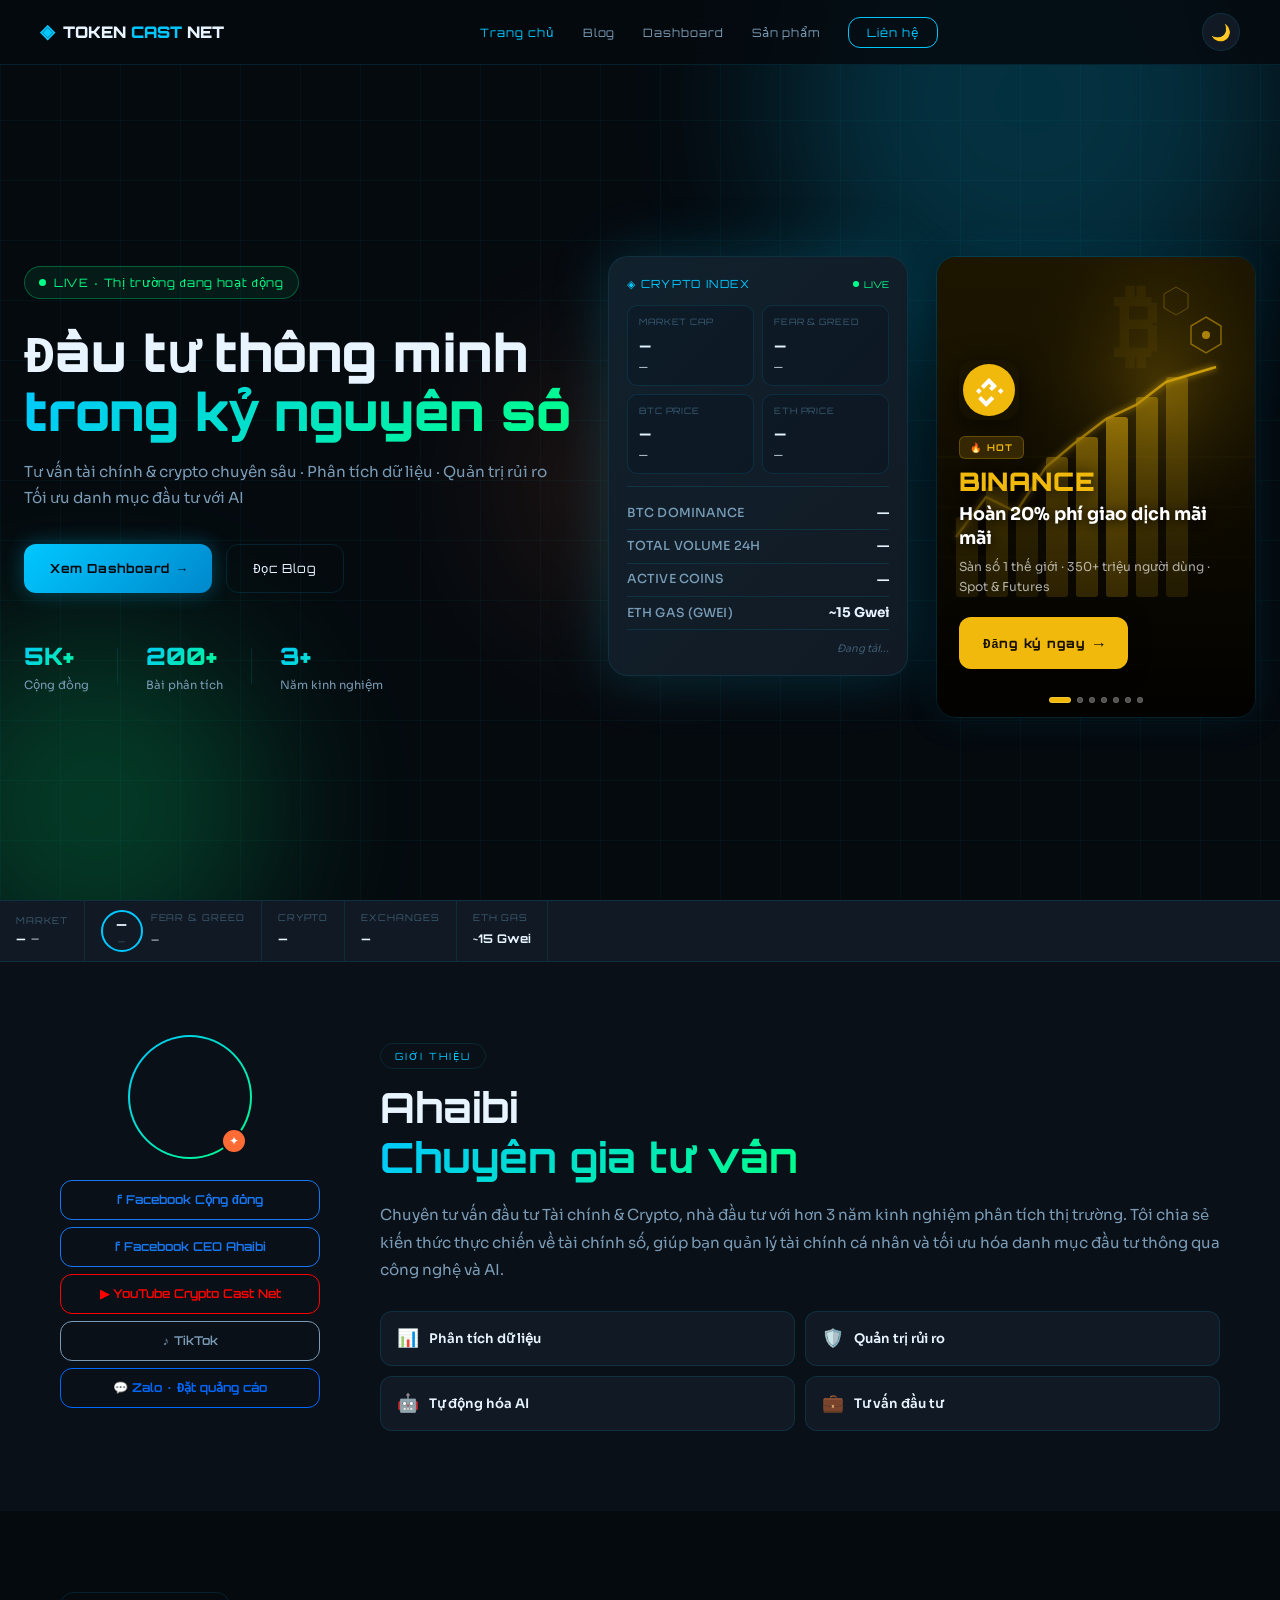
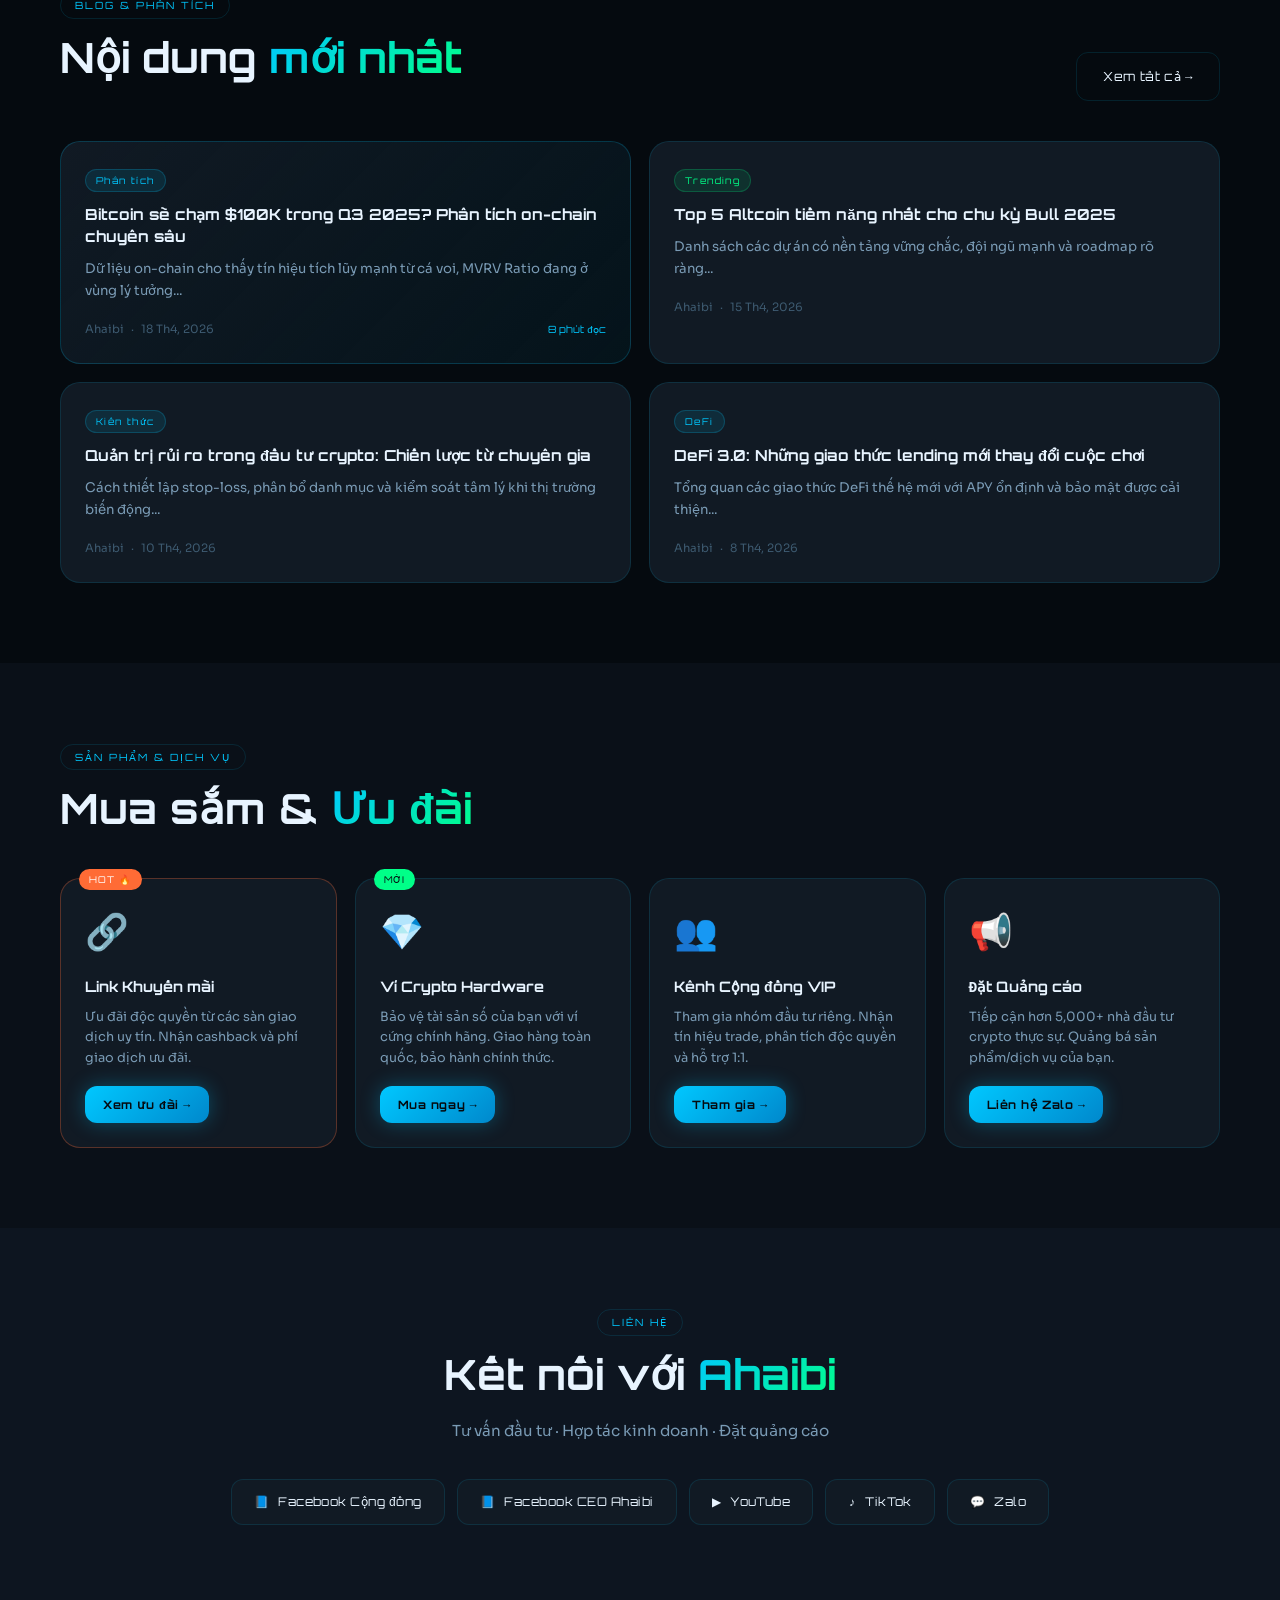
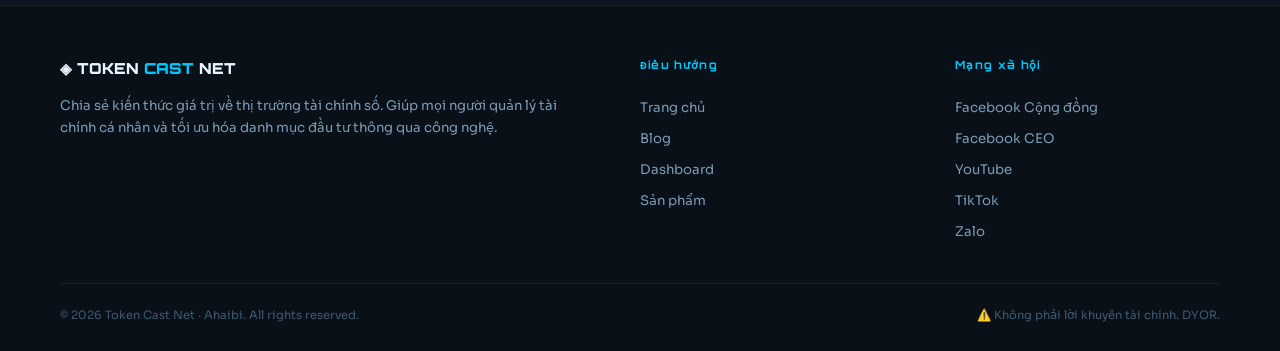
==== commit 8d119c74: "Add files via upload" ====
--- a/index.html
+++ b/index.html
@@ -78,10 +78,8 @@
         </div>
       </div>
 
-      <!-- RIGHT: Crypto Index + Ad Banner -->
-      <div class="hero-right-col">
-
-        <!-- CRYPTO INDEX CARD -->
+      <!-- MIDDLE: Crypto Index Card -->
+      <div class="hero-mid-col">
         <div class="crypto-index-card">
           <div class="ci-header">
             <span class="ci-title">◈ CRYPTO INDEX</span>
@@ -128,23 +126,21 @@
           </div>
           <div class="ci-updated" id="idx-updated">Đang tải...</div>
         </div>
-
-        <!-- ═══════════════════════════════════════
-             AD BANNER – CASHBACK SÀN GIAO DỊCH
-             ═══════════════════════════════════════
-             HƯỚNG DẪN CHỈNH SỬA:
-             Tìm const ADS_DATA bên dưới để:
-             - Đổi link affiliate: trường "link"
-             - Đổi % cashback:    trường "offer"
-             - Đổi màu nền:       trường "bg"
-             - Thêm/bớt sàn:      thêm/xóa object {}
-        ═══════════════════════════════════════ -->
+      </div>
+
+      <!-- RIGHT: Large Ad Banner (vị trí số 2) -->
+      <!-- ═══════════════════════════════════════════
+           AD BANNER – CASHBACK SÀN GIAO DỊCH
+           HƯỚNG DẪN ĐỔI LINK AFFILIATE:
+           Tìm const ADS_DATA trong thẻ <script>
+           Sửa trường link: "#" → link của bạn
+      ═══════════════════════════════════════════ -->
+      <div class="hero-ad-col">
         <div class="ad-banner-wrap" id="adBanner">
-          <!-- Rendered by JS -->
           <div class="ad-dots" id="adDots"></div>
         </div>
-
-      </div><!-- /hero-right-col -->
+      </div>
+
     </div><!-- /hero-inner -->
   </section>
 
@@ -532,73 +528,281 @@
 
 function isLight() { return document.body.classList.contains("light"); }
 
+// ── FUTURISTIC SVG ART per exchange ──────────────
+function getAdArt(ad) {
+  const c = ad.accent;
+  const arts = {
+    BINANCE: `<svg width="100%" height="100%" viewBox="0 0 320 460" xmlns="http://www.w3.org/2000/svg" preserveAspectRatio="xMidYMid slice">
+      <defs>
+        <radialGradient id="bg1" cx="70%" cy="30%"><stop offset="0%" stop-color="${c}" stop-opacity="0.25"/><stop offset="100%" stop-color="#000" stop-opacity="0"/></radialGradient>
+        <filter id="glow1"><feGaussianBlur stdDeviation="3" result="blur"/><feMerge><feMergeNode in="blur"/><feMergeNode in="SourceGraphic"/></feMerge></filter>
+      </defs>
+      <rect width="320" height="460" fill="#1C1500"/>
+      <rect width="320" height="460" fill="url(#bg1)"/>
+      <!-- Chart bars -->
+      <rect x="20" y="260" width="22" height="80" rx="3" fill="${c}" opacity="0.35"/>
+      <rect x="50" y="230" width="22" height="110" rx="3" fill="${c}" opacity="0.45"/>
+      <rect x="80" y="250" width="22" height="90" rx="3" fill="${c}" opacity="0.35"/>
+      <rect x="110" y="200" width="22" height="140" rx="3" fill="${c}" opacity="0.55"/>
+      <rect x="140" y="180" width="22" height="160" rx="3" fill="${c}" opacity="0.65"/>
+      <rect x="170" y="160" width="22" height="180" rx="3" fill="${c}" opacity="0.75"/>
+      <rect x="200" y="140" width="22" height="200" rx="3" fill="${c}" opacity="0.5"/>
+      <rect x="230" y="120" width="22" height="220" rx="3" fill="${c}" opacity="0.4"/>
+      <!-- Grid lines -->
+      <line x1="0" y1="200" x2="320" y2="200" stroke="${c}" stroke-opacity="0.08" stroke-width="1"/>
+      <line x1="0" y1="250" x2="320" y2="250" stroke="${c}" stroke-opacity="0.08" stroke-width="1"/>
+      <line x1="0" y1="300" x2="320" y2="300" stroke="${c}" stroke-opacity="0.08" stroke-width="1"/>
+      <!-- Price line -->
+      <polyline points="20,280 50,240 80,255 110,210 140,185 170,162 200,148 230,125 280,110" fill="none" stroke="${c}" stroke-width="2.5" stroke-opacity="0.9" filter="url(#glow1)"/>
+      <!-- Hexagons (blockchain nodes) -->
+      <polygon points="270,60 285,69 285,87 270,96 255,87 255,69" fill="none" stroke="${c}" stroke-width="1.5" stroke-opacity="0.5"/>
+      <polygon points="240,30 252,37 252,51 240,58 228,51 228,37" fill="none" stroke="${c}" stroke-width="1" stroke-opacity="0.3"/>
+      <circle cx="270" cy="78" r="4" fill="${c}" opacity="0.7"/>
+      <!-- Bitcoin symbol large faded -->
+      <text x="200" y="100" font-family="Arial" font-size="90" font-weight="900" fill="${c}" opacity="0.06" text-anchor="middle">₿</text>
+    </svg>`,
+
+    OKX: `<svg width="100%" height="100%" viewBox="0 0 320 460" xmlns="http://www.w3.org/2000/svg" preserveAspectRatio="xMidYMid slice">
+      <rect width="320" height="460" fill="#0A0A0A"/>
+      <defs><radialGradient id="bg2" cx="50%" cy="40%"><stop offset="0%" stop-color="#555" stop-opacity="0.18"/><stop offset="100%" stop-color="#000" stop-opacity="0"/></radialGradient></defs>
+      <rect width="320" height="460" fill="url(#bg2)"/>
+      <!-- Grid matrix -->
+      ${Array.from({length:8},(_,i)=>`<line x1="${i*46}" y1="0" x2="${i*46}" y2="460" stroke="#fff" stroke-opacity="0.03" stroke-width="1"/>`).join('')}
+      ${Array.from({length:10},(_,i)=>`<line x1="0" y1="${i*46}" x2="320" y2="${i*46}" stroke="#fff" stroke-opacity="0.03" stroke-width="1"/>`).join('')}
+      <!-- OKX cubes -->
+      <rect x="220" y="30" width="40" height="40" rx="4" fill="none" stroke="#fff" stroke-width="1.5" stroke-opacity="0.25"/>
+      <rect x="230" y="40" width="40" height="40" rx="4" fill="none" stroke="#fff" stroke-width="1" stroke-opacity="0.15"/>
+      <!-- Candlesticks -->
+      <line x1="30" y1="150" x2="30" y2="320" stroke="#fff" stroke-opacity="0.15" stroke-width="1"/>
+      <rect x="24" y="200" width="12" height="60" rx="2" fill="#fff" opacity="0.25"/>
+      <line x1="60" y1="180" x2="60" y2="300" stroke="#fff" stroke-opacity="0.15" stroke-width="1"/>
+      <rect x="54" y="220" width="12" height="40" rx="2" fill="#e74c3c" opacity="0.5"/>
+      <line x1="90" y1="170" x2="90" y2="310" stroke="#fff" stroke-opacity="0.15" stroke-width="1"/>
+      <rect x="84" y="200" width="12" height="70" rx="2" fill="#fff" opacity="0.25"/>
+      <line x1="120" y1="160" x2="120" y2="290" stroke="#fff" stroke-opacity="0.15" stroke-width="1"/>
+      <rect x="114" y="190" width="12" height="60" rx="2" fill="#e74c3c" opacity="0.5"/>
+      <line x1="150" y1="140" x2="150" y2="280" stroke="#fff" stroke-opacity="0.15" stroke-width="1"/>
+      <rect x="144" y="170" width="12" height="80" rx="2" fill="#fff" opacity="0.35"/>
+      <text x="160" y="120" font-family="Arial" font-size="80" font-weight="900" fill="#fff" opacity="0.04" text-anchor="middle">OKX</text>
+    </svg>`,
+
+    BYBIT: `<svg width="100%" height="100%" viewBox="0 0 320 460" xmlns="http://www.w3.org/2000/svg" preserveAspectRatio="xMidYMid slice">
+      <defs>
+        <linearGradient id="byg" x1="0%" y1="0%" x2="100%" y2="100%">
+          <stop offset="0%" stop-color="#001228"/><stop offset="100%" stop-color="#002855"/>
+        </linearGradient>
+        <filter id="glow3"><feGaussianBlur stdDeviation="4"/></filter>
+      </defs>
+      <rect width="320" height="460" fill="url(#byg)"/>
+      <!-- Glow orb -->
+      <circle cx="200" cy="120" r="80" fill="${c}" opacity="0.12" filter="url(#glow3)"/>
+      <!-- Circuit board lines -->
+      <path d="M40,100 L100,100 L100,150 L160,150 L160,200" stroke="${c}" stroke-width="1.5" stroke-opacity="0.3" fill="none"/>
+      <circle cx="100" cy="100" r="4" fill="${c}" opacity="0.6"/>
+      <circle cx="160" cy="150" r="4" fill="${c}" opacity="0.6"/>
+      <path d="M200,80 L200,130 L260,130 L260,180" stroke="${c}" stroke-width="1.5" stroke-opacity="0.25" fill="none"/>
+      <circle cx="200" cy="130" r="4" fill="${c}" opacity="0.5"/>
+      <!-- Ascending chart -->
+      <polyline points="20,380 60,350 100,330 140,300 180,265 220,230 265,195 290,170" fill="none" stroke="${c}" stroke-width="3" stroke-opacity="0.85"/>
+      <polyline points="20,380 60,350 100,330 140,300 180,265 220,230 265,195 290,170 290,460 20,460" fill="${c}" fill-opacity="0.08"/>
+      <!-- Triangle/arrow motif -->
+      <polygon points="260,60 290,100 230,100" fill="none" stroke="${c}" stroke-width="2" stroke-opacity="0.4"/>
+      <text x="160" y="220" font-family="Arial" font-size="70" font-weight="900" fill="${c}" opacity="0.05" text-anchor="middle">BYBIT</text>
+    </svg>`,
+
+    BITGET: `<svg width="100%" height="100%" viewBox="0 0 320 460" xmlns="http://www.w3.org/2000/svg" preserveAspectRatio="xMidYMid slice">
+      <defs>
+        <radialGradient id="btg" cx="50%" cy="30%">
+          <stop offset="0%" stop-color="${c}" stop-opacity="0.2"/>
+          <stop offset="100%" stop-color="#001618" stop-opacity="0"/>
+        </radialGradient>
+      </defs>
+      <rect width="320" height="460" fill="#001618"/>
+      <rect width="320" height="460" fill="url(#btg)"/>
+      <!-- Copy trade arrows -->
+      <path d="M240,80 Q280,120 240,160" stroke="${c}" stroke-width="2" fill="none" stroke-opacity="0.5"/>
+      <polygon points="245,155 235,170 255,170" fill="${c}" opacity="0.5"/>
+      <path d="M200,90 Q240,130 200,170" stroke="${c}" stroke-width="1.5" fill="none" stroke-opacity="0.3"/>
+      <!-- Network nodes -->
+      <circle cx="80" cy="120" r="8" fill="${c}" opacity="0.5"/>
+      <circle cx="140" cy="90" r="6" fill="${c}" opacity="0.35"/>
+      <circle cx="180" cy="140" r="5" fill="${c}" opacity="0.3"/>
+      <line x1="80" y1="120" x2="140" y2="90" stroke="${c}" stroke-opacity="0.25" stroke-width="1.5"/>
+      <line x1="140" y1="90" x2="180" y2="140" stroke="${c}" stroke-opacity="0.2" stroke-width="1.5"/>
+      <line x1="80" y1="120" x2="180" y2="140" stroke="${c}" stroke-opacity="0.15" stroke-width="1"/>
+      <!-- Price wave -->
+      <path d="M10,300 Q50,260 90,280 T170,250 T250,220 T310,190" stroke="${c}" stroke-width="2.5" fill="none" stroke-opacity="0.7"/>
+      <text x="160" y="210" font-family="Arial" font-size="55" font-weight="900" fill="${c}" opacity="0.06" text-anchor="middle">BITGET</text>
+    </svg>`,
+
+    KUCOIN: `<svg width="100%" height="100%" viewBox="0 0 320 460" xmlns="http://www.w3.org/2000/svg" preserveAspectRatio="xMidYMid slice">
+      <defs>
+        <radialGradient id="kcg" cx="40%" cy="35%">
+          <stop offset="0%" stop-color="${c}" stop-opacity="0.22"/>
+          <stop offset="100%" stop-color="#001A04" stop-opacity="0"/>
+        </radialGradient>
+      </defs>
+      <rect width="320" height="460" fill="#001A04"/>
+      <rect width="320" height="460" fill="url(#kcg)"/>
+      <!-- Leaves/organic shapes -->
+      <ellipse cx="260" cy="80" rx="40" ry="20" transform="rotate(-30 260 80)" fill="${c}" opacity="0.12"/>
+      <ellipse cx="270" cy="60" rx="30" ry="15" transform="rotate(-30 270 60)" fill="${c}" opacity="0.08"/>
+      <!-- Yield bars -->
+      <rect x="30" y="180" width="18" height="160" rx="9" fill="${c}" opacity="0.15"/>
+      <rect x="60" y="160" width="18" height="180" rx="9" fill="${c}" opacity="0.2"/>
+      <rect x="90" y="140" width="18" height="200" rx="9" fill="${c}" opacity="0.25"/>
+      <rect x="120" y="120" width="18" height="220" rx="9" fill="${c}" opacity="0.35"/>
+      <rect x="150" y="100" width="18" height="240" rx="9" fill="${c}" opacity="0.45"/>
+      <rect x="180" y="90" width="18" height="250" rx="9" fill="${c}" opacity="0.4"/>
+      <!-- % sign -->
+      <text x="260" y="200" font-family="Arial" font-size="100" font-weight="900" fill="${c}" opacity="0.08" text-anchor="middle">%</text>
+      <text x="160" y="360" font-family="Arial" font-size="50" font-weight="900" fill="${c}" opacity="0.05" text-anchor="middle">KUCOIN</text>
+    </svg>`,
+
+    BINGX: `<svg width="100%" height="100%" viewBox="0 0 320 460" xmlns="http://www.w3.org/2000/svg" preserveAspectRatio="xMidYMid slice">
+      <defs>
+        <linearGradient id="bxg" x1="0%" y1="0%" x2="100%" y2="100%">
+          <stop offset="0%" stop-color="#000D24"/><stop offset="100%" stop-color="#001440"/>
+        </linearGradient>
+      </defs>
+      <rect width="320" height="460" fill="url(#bxg)"/>
+      <!-- Social trading network -->
+      <circle cx="160" cy="140" r="30" fill="none" stroke="${c}" stroke-width="2" stroke-opacity="0.35"/>
+      <circle cx="80" cy="200" r="20" fill="none" stroke="${c}" stroke-width="1.5" stroke-opacity="0.25"/>
+      <circle cx="240" cy="180" r="25" fill="none" stroke="${c}" stroke-width="1.5" stroke-opacity="0.25"/>
+      <circle cx="120" cy="280" r="15" fill="none" stroke="${c}" stroke-width="1" stroke-opacity="0.2"/>
+      <line x1="160" y1="140" x2="80" y2="200" stroke="${c}" stroke-opacity="0.2" stroke-width="1.5"/>
+      <line x1="160" y1="140" x2="240" y2="180" stroke="${c}" stroke-opacity="0.2" stroke-width="1.5"/>
+      <line x1="80" y1="200" x2="120" y2="280" stroke="${c}" stroke-opacity="0.15" stroke-width="1"/>
+      <!-- Arrow up = profitable copy -->
+      <polygon points="160,80 175,110 145,110" fill="${c}" opacity="0.5"/>
+      <rect x="155" y="108" width="10" height="30" rx="2" fill="${c}" opacity="0.5"/>
+      <!-- Chart -->
+      <polyline points="20,380 70,340 120,310 180,270 240,235 290,200" fill="none" stroke="${c}" stroke-width="2.5" stroke-opacity="0.6"/>
+      <text x="160" y="430" font-family="Arial" font-size="45" font-weight="900" fill="${c}" opacity="0.06" text-anchor="middle">BingX</text>
+    </svg>`,
+
+    CAEX: `<svg width="100%" height="100%" viewBox="0 0 320 460" xmlns="http://www.w3.org/2000/svg" preserveAspectRatio="xMidYMid slice">
+      <defs>
+        <radialGradient id="cxg" cx="50%" cy="30%">
+          <stop offset="0%" stop-color="${c}" stop-opacity="0.22"/>
+          <stop offset="100%" stop-color="#200005" stop-opacity="0"/>
+        </radialGradient>
+      </defs>
+      <rect width="320" height="460" fill="#200005"/>
+      <rect width="320" height="460" fill="url(#cxg)"/>
+      <!-- Vietnam flag star -->
+      <polygon points="200,60 207,82 230,82 212,95 219,117 200,104 181,117 188,95 170,82 193,82"
+        fill="${c}" opacity="0.4"/>
+      <!-- VND/USDT exchange arrows -->
+      <path d="M60,180 L140,180" stroke="${c}" stroke-width="2" stroke-opacity="0.5"/>
+      <polygon points="140,174 155,180 140,186" fill="${c}" opacity="0.5"/>
+      <path d="M155,220 L75,220" stroke="${c}" stroke-width="2" stroke-opacity="0.5"/>
+      <polygon points="75,214 60,220 75,226" fill="${c}" opacity="0.5"/>
+      <text x="100" y="175" font-family="Arial" font-size="12" fill="${c}" opacity="0.6" text-anchor="middle">VNĐ</text>
+      <text x="180" y="235" font-family="Arial" font-size="12" fill="${c}" opacity="0.6" text-anchor="middle">USDT</text>
+      <!-- Bars -->
+      <rect x="30" y="270" width="20" height="100" rx="4" fill="${c}" opacity="0.2"/>
+      <rect x="60" y="250" width="20" height="120" rx="4" fill="${c}" opacity="0.3"/>
+      <rect x="90" y="230" width="20" height="140" rx="4" fill="${c}" opacity="0.4"/>
+      <rect x="120" y="210" width="20" height="160" rx="4" fill="${c}" opacity="0.5"/>
+      <text x="220" y="350" font-family="Arial" font-size="50" font-weight="900" fill="${c}" opacity="0.07" text-anchor="middle">CAEX</text>
+    </svg>`,
+  };
+  return arts[ad.exchange] || arts.BINANCE;
+}
+
 function renderAdSlide(idx) {
   const ad  = ADS_DATA[idx];
   const old = adBanner.querySelector(".ad-slide");
-  if (old) { old.style.opacity="0"; setTimeout(()=>old.remove(),200); }
+  if (old) {
+    old.style.opacity = "0";
+    old.style.transform = "translateX(-16px)";
+    setTimeout(() => old.remove(), 250);
+  }
 
   const slide = document.createElement("a");
-  slide.className = "ad-slide active";
+  slide.className = "ad-slide active slide-in";
   slide.href      = ad.link;
   slide.target    = "_blank";
   slide.rel       = "noopener";
-  slide.style.cssText = `
-    background: ${isLight() ? ad.bg_light : ad.bg_dark};
-    border: none;
-    opacity: 0;
-    transition: opacity 0.35s ease;
-  `;
+  slide.style.minHeight = "460px";
+
   slide.innerHTML = `
-    <div class="ad-logo" style="background:transparent;">${ad.logoSvg}</div>
-    <div class="ad-body">
-      <span class="ad-tag" style="background:${ad.accent}22;color:${ad.accent};border:1px solid ${ad.accent}44;">${ad.tag}</span>
+    <div class="ad-art">${getAdArt(ad)}</div>
+    <div class="ad-content-wrap">
+      <div class="ad-logo-big">${ad.logoSvg}</div>
+      <span class="ad-tag" style="background:${ad.accent}28;color:${ad.accent};border:1px solid ${ad.accent}44;">${ad.tag}</span>
       <div class="ad-exchange" style="color:${ad.accent};">${ad.exchange}</div>
       <div class="ad-offer">${ad.offer}</div>
       <div class="ad-sub">${ad.sub}</div>
-    </div>
-    <div class="ad-cta" style="background:${ad.accent};color:${ad.ctaColor};">${ad.cta} →</div>
-  `;
+      <div class="ad-cta" style="background:${ad.accent};color:${ad.ctaColor};">${ad.cta} </div>
+    </div>`;
+
   adBanner.insertBefore(slide, adDots);
-  requestAnimationFrame(() => requestAnimationFrame(() => { slide.style.opacity="1"; }));
-
-  adDots.querySelectorAll(".ad-dot").forEach((d,i) => {
-    d.classList.toggle("active", i===idx);
-    d.style.background = i===idx ? ad.accent : "";
+
+  // Update dots
+  adDots.querySelectorAll(".ad-dot").forEach((d, i) => {
+    d.classList.toggle("active", i === idx);
+    d.style.background = i === idx ? ad.accent : "";
   });
 }
 
 function initAdBanner() {
-  // Build dots
-  ADS_DATA.forEach((_,i) => {
+  // Dots
+  ADS_DATA.forEach((_, i) => {
     const d = document.createElement("span");
-    d.className = "ad-dot" + (i===0?" active":"");
-    d.addEventListener("click", () => { adCurrent=i; renderAdSlide(i); resetAdTimer(); });
+    d.className = "ad-dot" + (i === 0 ? " active" : "");
+    d.addEventListener("click", () => { adCurrent = i; renderAdSlide(i); resetAdTimer(); });
     adDots.appendChild(d);
   });
 
-  // Prev / Next arrows
-  const prev = document.createElement("div");
-  prev.className="ad-arrow prev"; prev.textContent="‹";
-  prev.addEventListener("click", ()=>{ adCurrent=(adCurrent-1+ADS_DATA.length)%ADS_DATA.length; renderAdSlide(adCurrent); resetAdTimer(); });
-
-  const next = document.createElement("div");
-  next.className="ad-arrow next"; next.textContent="›";
-  next.addEventListener("click", ()=>{ adCurrent=(adCurrent+1)%ADS_DATA.length; renderAdSlide(adCurrent); resetAdTimer(); });
-
-  adBanner.appendChild(prev);
-  adBanner.appendChild(next);
+  // Arrows
+  ["prev","next"].forEach(dir => {
+    const btn = document.createElement("div");
+    btn.className = "ad-arrow " + dir;
+    btn.textContent = dir === "prev" ? "‹" : "›";
+    btn.addEventListener("click", () => {
+      adCurrent = dir === "prev"
+        ? (adCurrent - 1 + ADS_DATA.length) % ADS_DATA.length
+        : (adCurrent + 1) % ADS_DATA.length;
+      renderAdSlide(adCurrent);
+      resetAdTimer();
+    });
+    adBanner.appendChild(btn);
+  });
 
   renderAdSlide(0);
 
-  function resetAdTimer() { clearInterval(adTimer); adTimer = setInterval(()=>{ adCurrent=(adCurrent+1)%ADS_DATA.length; renderAdSlide(adCurrent); }, 4500); }
+  function resetAdTimer() {
+    clearInterval(adTimer);
+    adTimer = setInterval(() => {
+      adCurrent = (adCurrent + 1) % ADS_DATA.length;
+      renderAdSlide(adCurrent);
+    }, 4500);
+  }
   resetAdTimer();
 
-  adBanner.addEventListener("mouseenter", ()=>clearInterval(adTimer));
+  adBanner.addEventListener("mouseenter", () => clearInterval(adTimer));
   adBanner.addEventListener("mouseleave", resetAdTimer);
 
-  // Re-render on theme change to update background
-  document.getElementById("themeToggle").addEventListener("click", ()=>{
-    setTimeout(()=>renderAdSlide(adCurrent), 50);
+  // Swipe on mobile
+  let touchX = 0;
+  adBanner.addEventListener("touchstart", e => { touchX = e.touches[0].clientX; }, {passive:true});
+  adBanner.addEventListener("touchend", e => {
+    const diff = touchX - e.changedTouches[0].clientX;
+    if (Math.abs(diff) > 40) {
+      adCurrent = diff > 0
+        ? (adCurrent + 1) % ADS_DATA.length
+        : (adCurrent - 1 + ADS_DATA.length) % ADS_DATA.length;
+      renderAdSlide(adCurrent);
+      resetAdTimer();
+    }
+  }, {passive:true});
+
+  // Re-render on theme toggle
+  document.getElementById("themeToggle").addEventListener("click", () => {
+    setTimeout(() => renderAdSlide(adCurrent), 50);
   });
 }
 initAdBanner();
--- a/style.css
+++ b/style.css
@@ -210,18 +210,19 @@
 .orb3 { width: 250px; height: 250px; background: var(--accent3); top: 40%; left: 40%; animation-delay: -6s; opacity: 0.12; }
 @keyframes float { 0%,100%{transform:translateY(0) scale(1)} 50%{transform:translateY(-28px) scale(1.04)} }
 
-/* Hero layout: left text | right panel */
+/* Hero layout: left text | mid index | right banner */
 .hero-inner {
   position: relative; z-index: 2;
-  display: flex; align-items: center;
-  width: 100%; max-width: 1200px;
-  margin: 0 auto; padding: 60px 20px;
-  gap: 60px;
-}
-.hero-content { flex: 1; min-width: 0; max-width: 560px; }
-.hero-right-col {
-  flex: 0 0 340px; display: flex; flex-direction: column; gap: 16px;
-}
+  display: grid;
+  grid-template-columns: 1fr 300px 320px;
+  align-items: start;
+  width: 100%; max-width: 1300px;
+  margin: 0 auto; padding: 70px 24px 60px;
+  gap: 28px;
+}
+.hero-content { min-width: 0; padding-top: 10px; }
+.hero-mid-col  { display: flex; flex-direction: column; }
+.hero-ad-col   { display: flex; flex-direction: column; }
 
 .hero-badge {
   display: inline-flex; align-items: center; gap: 8px;
@@ -298,117 +299,134 @@
 }
 .ci-updated { font-size:0.65rem; color:var(--text3); font-family:var(--font-body); text-align:right; margin-top:10px; font-style:italic; }
 
-/* ── AD BANNER SLIDER ── */
+/* ── AD BANNER SLIDER – LARGE RIGHT COLUMN ── */
 .ad-banner-wrap {
   border-radius: var(--radius-lg);
   overflow: hidden;
   border: 1px solid var(--border);
-  box-shadow: var(--shadow);
+  box-shadow: 0 0 40px rgba(0,200,255,0.1), var(--shadow);
   position: relative;
-  height: 110px;
-  transition: border-color var(--transition);
-}
-.ad-banner-wrap:hover { border-color: var(--accent); }
-
+  min-height: 460px;
+  height: 100%;
+  transition: border-color 0.4s, box-shadow 0.4s;
+}
+.ad-banner-wrap:hover {
+  border-color: rgba(0,200,255,0.4);
+  box-shadow: 0 0 70px rgba(0,200,255,0.18), var(--shadow);
+}
+
+/* Slide = full height flex column */
 .ad-slide {
-  display: none;
-  height: calc(100% - 24px);
-  align-items: center;
-  padding: 0 16px;
-  gap: 14px;
-  cursor: pointer;
-  text-decoration: none;
-  color: var(--text);
-  position: relative;
+  display: none; flex-direction: column;
+  height: 100%; min-height: 460px;
+  text-decoration: none; color: #fff;
+  position: relative; overflow: hidden;
 }
 .ad-slide.active { display: flex; }
 
-/* Shimmer effect on hover */
-.ad-slide::after {
-  content:''; position:absolute; inset:0;
-  background: linear-gradient(90deg, transparent, rgba(255,255,255,0.04), transparent);
-  opacity:0; transition:opacity 0.3s; pointer-events:none;
-}
-.ad-slide:hover::after { opacity:1; }
-.ad-slide:hover .ad-cta { filter: brightness(1.12); transform: scale(1.04); }
-
-/* Logo box – SVG-based colourful icon */
-.ad-logo {
-  width: 52px; height: 52px; border-radius: 14px;
+/* Futuristic SVG art layer */
+.ad-art {
+  position: absolute; inset: 0; z-index: 0;
+  pointer-events: none;
+}
+
+/* Gradient overlay: transparent top → dark bottom */
+.ad-content-wrap {
+  position: relative; z-index: 2;
+  display: flex; flex-direction: column;
+  justify-content: flex-end;
+  flex: 1; padding: 22px 22px 48px;
+  background: linear-gradient(
+    to top,
+    rgba(0,0,0,0.92) 0%,
+    rgba(0,0,0,0.55) 45%,
+    rgba(0,0,0,0.1)  75%,
+    transparent 100%
+  );
+}
+
+/* Big logo */
+.ad-logo-big {
+  width: 60px; height: 60px; border-radius: 16px;
   display: flex; align-items: center; justify-content: center;
-  flex-shrink: 0; overflow: hidden;
-  box-shadow: 0 4px 14px rgba(0,0,0,0.35);
-  transition: transform var(--transition);
-}
-.ad-slide:hover .ad-logo { transform: scale(1.06); }
-
-.ad-body { flex: 1; min-width: 0; }
+  margin-bottom: 16px; flex-shrink: 0;
+  box-shadow: 0 6px 28px rgba(0,0,0,0.6);
+  transition: transform 0.3s ease;
+}
+.ad-banner-wrap:hover .ad-logo-big { transform: scale(1.07) rotate(-3deg); }
 
 .ad-tag {
   display: inline-flex; align-items: center; gap: 4px;
-  font-family: var(--font-head); font-size: 0.55rem;
-  letter-spacing: 0.12em; padding: 2px 7px; border-radius: 4px;
-  margin-bottom: 4px; text-transform: uppercase;
+  font-family: var(--font-head); font-size: 0.58rem;
+  letter-spacing: 0.1em; padding: 3px 10px; border-radius: 6px;
+  margin-bottom: 8px; width: fit-content; font-weight: 700;
 }
 
 .ad-exchange {
-  font-family: var(--font-head); font-size: 0.82rem;
-  font-weight: 900; margin-bottom: 3px; letter-spacing: 0.04em;
+  font-family: var(--font-head); font-size: 1.6rem;
+  font-weight: 900; letter-spacing: 0.04em; line-height: 1.1;
+  margin-bottom: 8px;
+  text-shadow: 0 2px 16px rgba(0,0,0,0.9);
 }
 
 .ad-offer {
-  font-size: 0.88rem; font-weight: 700;
-  line-height: 1.3; margin-bottom: 2px;
-  /* Works on both light + dark via var(--text) */
-  color: var(--text);
-}
-/* Light mode: darken text for contrast */
-body.light .ad-offer { color: #0D1B2A; }
+  font-size: 1.1rem; font-weight: 700; color: #fff;
+  line-height: 1.35; margin-bottom: 8px;
+  text-shadow: 0 2px 10px rgba(0,0,0,0.9);
+}
 
 .ad-sub {
-  font-size: 0.68rem; color: var(--text2);
-  line-height: 1.4; margin-top: 1px;
-}
-body.light .ad-sub { color: var(--text2); }
+  font-size: 0.77rem; color: rgba(255,255,255,0.65);
+  line-height: 1.55; margin-bottom: 20px;
+}
 
 .ad-cta {
-  flex-shrink: 0;
-  font-family: var(--font-head); font-size: 0.66rem; font-weight: 800;
-  padding: 9px 14px; border-radius: 10px; letter-spacing: 0.05em;
-  transition: var(--transition); white-space: nowrap;
-  text-align: center; min-width: 80px;
-  box-shadow: 0 3px 10px rgba(0,0,0,0.3);
-}
+  display: inline-flex; align-items: center; gap: 8px;
+  font-family: var(--font-head); font-size: 0.78rem; font-weight: 800;
+  padding: 13px 24px; border-radius: 12px; letter-spacing: 0.06em;
+  transition: all 0.25s ease; width: fit-content;
+  box-shadow: 0 4px 20px rgba(0,0,0,0.5);
+  position: relative;
+}
+.ad-cta::after { content: "→"; font-size: 1rem; }
+.ad-banner-wrap:hover .ad-cta { transform: translateX(5px); }
 
 /* Navigation dots */
 .ad-dots {
-  position: absolute; bottom: 7px; left: 50%; transform: translateX(-50%);
-  display: flex; gap: 5px; align-items: center;
+  position: absolute; bottom: 14px; left: 50%; transform: translateX(-50%);
+  display: flex; gap: 6px; align-items: center; z-index: 10;
 }
 .ad-dot {
-  width: 5px; height: 5px; border-radius: 50%;
-  background: var(--text3); cursor: pointer;
-  transition: all 0.25s ease;
-  border: 1px solid transparent;
-}
-.ad-dot:hover { background: var(--text2); }
-.ad-dot.active {
-  width: 16px; border-radius: 3px;
-}
+  width: 6px; height: 6px; border-radius: 50%;
+  background: rgba(255,255,255,0.3); cursor: pointer;
+  transition: all 0.25s ease; border: 1px solid rgba(255,255,255,0.15);
+}
+.ad-dot:hover { background: rgba(255,255,255,0.6); }
+.ad-dot.active { width: 22px; border-radius: 3px; }
 
 /* Prev/Next arrows */
 .ad-arrow {
   position: absolute; top: 50%; transform: translateY(-50%);
-  background: rgba(0,0,0,0.3); border: 1px solid var(--border);
-  color: var(--text2); width: 22px; height: 22px; border-radius: 50%;
+  background: rgba(0,0,0,0.45); backdrop-filter: blur(8px);
+  border: 1px solid rgba(255,255,255,0.2); color: white;
+  width: 32px; height: 32px; border-radius: 50%;
   display: flex; align-items: center; justify-content: center;
-  cursor: pointer; font-size: 0.65rem; transition: var(--transition);
-  z-index: 2; opacity:0;
-}
-.ad-banner-wrap:hover .ad-arrow { opacity:1; }
-.ad-arrow:hover { background: rgba(0,0,0,0.6); color: var(--text); }
-.ad-arrow.prev { left: 6px; }
-.ad-arrow.next { right: 6px; }
+  cursor: pointer; font-size: 1rem; transition: var(--transition);
+  z-index: 10; opacity: 0;
+}
+.ad-banner-wrap:hover .ad-arrow { opacity: 1; }
+.ad-arrow:hover { background: rgba(0,0,0,0.7); transform: translateY(-50%) scale(1.1); }
+.ad-arrow.prev { left: 10px; }
+.ad-arrow.next { right: 10px; }
+
+/* Slide-in transition */
+.ad-slide.slide-in {
+  animation: slideInRight 0.4s cubic-bezier(0.4,0,0.2,1) forwards;
+}
+@keyframes slideInRight {
+  from { opacity:0; transform: translateX(24px); }
+  to   { opacity:1; transform: translateX(0); }
+}
 
 /* ── INDEX BAR ── */
 .index-bar {
@@ -687,15 +705,52 @@
    RESPONSIVE – MOBILE FIRST
 ════════════════════════════ */
 
-/* Tablet */
+/* ── Tablet 1200px ── */
+@media (max-width: 1200px) {
+  .hero-inner {
+    grid-template-columns: 1fr 280px 280px;
+    gap: 20px;
+    padding: 60px 20px;
+  }
+}
+
+/* ── Tablet 1024px ── */
 @media (max-width: 1024px) {
+  .hero-inner {
+    grid-template-columns: 1fr 260px;
+    grid-template-rows: auto auto;
+    gap: 20px;
+    padding: 55px 20px;
+  }
+  /* Crypto index in col 2, ad banner spans full row below */
+  .hero-content  { grid-column: 1; grid-row: 1; }
+  .hero-mid-col  { grid-column: 2; grid-row: 1; }
+  .hero-ad-col   { grid-column: 1 / -1; grid-row: 2; }
+  .ad-banner-wrap {
+    min-height: 220px !important;
+    height: 220px !important;
+  }
+  /* Ad art fills horizontally */
+  .ad-content-wrap {
+    flex-direction: row !important;
+    align-items: flex-end !important;
+    padding: 20px 24px !important;
+    background: linear-gradient(to right, rgba(0,0,0,0.92) 0%, rgba(0,0,0,0.6) 60%, transparent 100%) !important;
+  }
+  .ad-content-wrap .ad-logo-big { margin-bottom: 0; margin-right: 18px; width: 52px; height: 52px; }
+  .ad-exchange { font-size: 1.2rem !important; }
+  .ad-offer    { font-size: 0.95rem !important; }
+  .ad-sub      { display: none; }
+  .ad-cta      { margin-left: auto; flex-shrink: 0; }
+  .ad-body-text { flex: 1; }
+
   .products-grid { grid-template-columns: 1fr 1fr; }
   .blog-full-grid { grid-template-columns: 1fr 1fr; }
   .market-overview { grid-template-columns: 1fr 1fr; }
   .footer-top { grid-template-columns: 1fr 1fr; }
 }
 
-/* Mobile */
+/* ── Mobile 768px ── */
 @media (max-width: 768px) {
   /* Nav */
   .nav-links {
@@ -703,44 +758,66 @@
     top: 64px; left: 0; right: 0; bottom: 0;
     flex-direction: column; background: var(--bg);
     padding: 28px 24px; gap: 22px; z-index: 999;
-    overflow-y: auto;
-    border-top: 1px solid var(--border);
+    overflow-y: auto; border-top: 1px solid var(--border);
   }
   .nav-links.open { display: flex; }
-  .nav-links a { font-size: 0.9rem; }
+  .nav-links a { font-size: 0.92rem; }
   .hamburger { display: flex; }
   .theme-toggle { margin-left: 4px; }
 
-  /* Hero — stack vertically */
+  /* Hero — single column stack */
   .hero-inner {
-    flex-direction: column;
-    padding: 40px 16px 50px;
-    gap: 36px;
+    display: flex !important;
+    flex-direction: column !important;
+    padding: 36px 16px 44px !important;
+    gap: 20px !important;
   }
-  .hero-content { max-width: 100%; }
-  .hero-right-col { flex: none; width: 100%; }
-  .hero-title { font-size: clamp(1.7rem,7vw,2.4rem); }
-  .hero-sub   { font-size: 0.88rem; }
+  .hero-content { order: 1; }
+  .hero-mid-col { order: 2; }
+  .hero-ad-col  { order: 3; }
+  .hero-title { font-size: clamp(1.6rem, 7vw, 2.2rem); }
+  .hero-sub   { font-size: 0.87rem; }
   .hero-cta   { gap: 10px; }
-  .hero-cta .btn-primary, .hero-cta .btn-ghost { padding: 11px 20px; font-size: 0.74rem; }
-  .hero-stats { gap: 20px; }
-  .stat-num   { font-size: 1.3rem; }
-  .hero-badge { font-size: 0.65rem; }
-
-  /* Crypto Index card full width */
-  .crypto-index-card { width: 100%; }
-  .ad-banner-wrap    { width: 100%; }
-
-  /* Index bar — hide static segments on mobile, show scroll */
-  .ib-segment:not(:last-child) { display: none; }
+  .hero-cta .btn-primary,
+  .hero-cta .btn-ghost { padding: 10px 18px; font-size: 0.74rem; }
+  .hero-stats { gap: 16px; flex-wrap: wrap; }
+  .stat-num   { font-size: 1.25rem; }
+  .hero-badge { font-size: 0.64rem; }
+
+  /* Ad banner mobile: horizontal compact card */
+  .ad-banner-wrap {
+    min-height: 200px !important;
+    height: 200px !important;
+    border-radius: var(--radius) !important;
+  }
+  .ad-content-wrap {
+    flex-direction: row !important;
+    align-items: flex-end !important;
+    padding: 16px !important;
+    gap: 12px !important;
+    background: linear-gradient(to top, rgba(0,0,0,0.95) 0%, rgba(0,0,0,0.65) 55%, transparent 100%) !important;
+  }
+  .ad-logo-big { width: 46px !important; height: 46px !important; margin-bottom: 0 !important; margin-right: 12px !important; flex-shrink: 0; }
+  .ad-exchange { font-size: 1rem !important; margin-bottom: 3px !important; }
+  .ad-offer    { font-size: 0.85rem !important; margin-bottom: 4px !important; }
+  .ad-sub      { font-size: 0.68rem !important; margin-bottom: 10px !important; }
+  .ad-cta      { padding: 9px 14px !important; font-size: 0.68rem !important; white-space: nowrap; }
+  .ad-tag      { margin-bottom: 4px !important; }
+  .ad-dots     { bottom: 8px !important; }
+  .ad-dot      { width: 5px !important; height: 5px !important; }
+  .ad-dot.active { width: 14px !important; }
+
+  /* Index bar */
+  .ib-segment { display: none; }
+  .ib-segment:last-child { display: flex; }
   .ib-ticker-wrap { flex: 1; }
 
   /* About */
-  .about-grid { grid-template-columns: 1fr; gap: 36px; }
-  .section { padding: 56px 0; }
+  .about-grid { grid-template-columns: 1fr; gap: 32px; }
+  .section { padding: 52px 0; }
 
   /* Blog */
-  .blog-grid      { grid-template-columns: 1fr; }
+  .blog-grid { grid-template-columns: 1fr; }
   .blog-full-grid { grid-template-columns: 1fr; }
 
   /* Products */
@@ -750,25 +827,30 @@
   .market-overview { grid-template-columns: 1fr 1fr; }
   .trending-section { grid-template-columns: 1fr; }
   .signals-grid { grid-template-columns: 1fr 1fr; }
-  .crypto-table th, .crypto-table td { padding: 9px 12px; }
+  .crypto-table th, .crypto-table td { padding: 8px 10px; font-size: 0.78rem; }
 
   /* Footer */
-  .footer-top { grid-template-columns: 1fr; gap: 28px; }
+  .footer-top { grid-template-columns: 1fr; gap: 26px; }
   .footer-bottom { flex-direction: column; gap: 6px; }
 }
 
+/* ── Small mobile 480px ── */
 @media (max-width: 480px) {
-  .container { padding: 0 14px; }
+  .container { padding: 0 12px; }
   .products-grid { grid-template-columns: 1fr; }
   .signals-grid { grid-template-columns: 1fr; }
   .market-overview { grid-template-columns: 1fr 1fr !important; }
-  .hero-title { font-size: clamp(1.5rem, 8vw, 2rem); }
-  .section-title { font-size: clamp(1.4rem, 6vw, 2rem); }
+  .hero-title { font-size: clamp(1.4rem, 8vw, 1.9rem); }
+  .section-title { font-size: clamp(1.3rem, 6vw, 1.9rem); }
   .ci-metrics { grid-template-columns: 1fr 1fr; }
-  .ad-offer { font-size: 0.72rem; }
-  .ad-cta   { font-size: 0.58rem; padding: 6px 9px; }
   .contact-links { gap: 8px; }
-  .contact-btn   { padding: 10px 16px; font-size: 0.7rem; }
+  .contact-btn { padding: 9px 14px; font-size: 0.68rem; }
+  .hero-cta { flex-direction: column; align-items: flex-start; }
+  .hero-cta .btn-primary,
+  .hero-cta .btn-ghost { width: 100%; justify-content: center; }
+  .ad-banner-wrap { min-height: 180px !important; height: 180px !important; }
+  .ad-offer { font-size: 0.78rem !important; }
+  .ad-exchange { font-size: 0.88rem !important; }
 }
 
 /* Page fade-in */
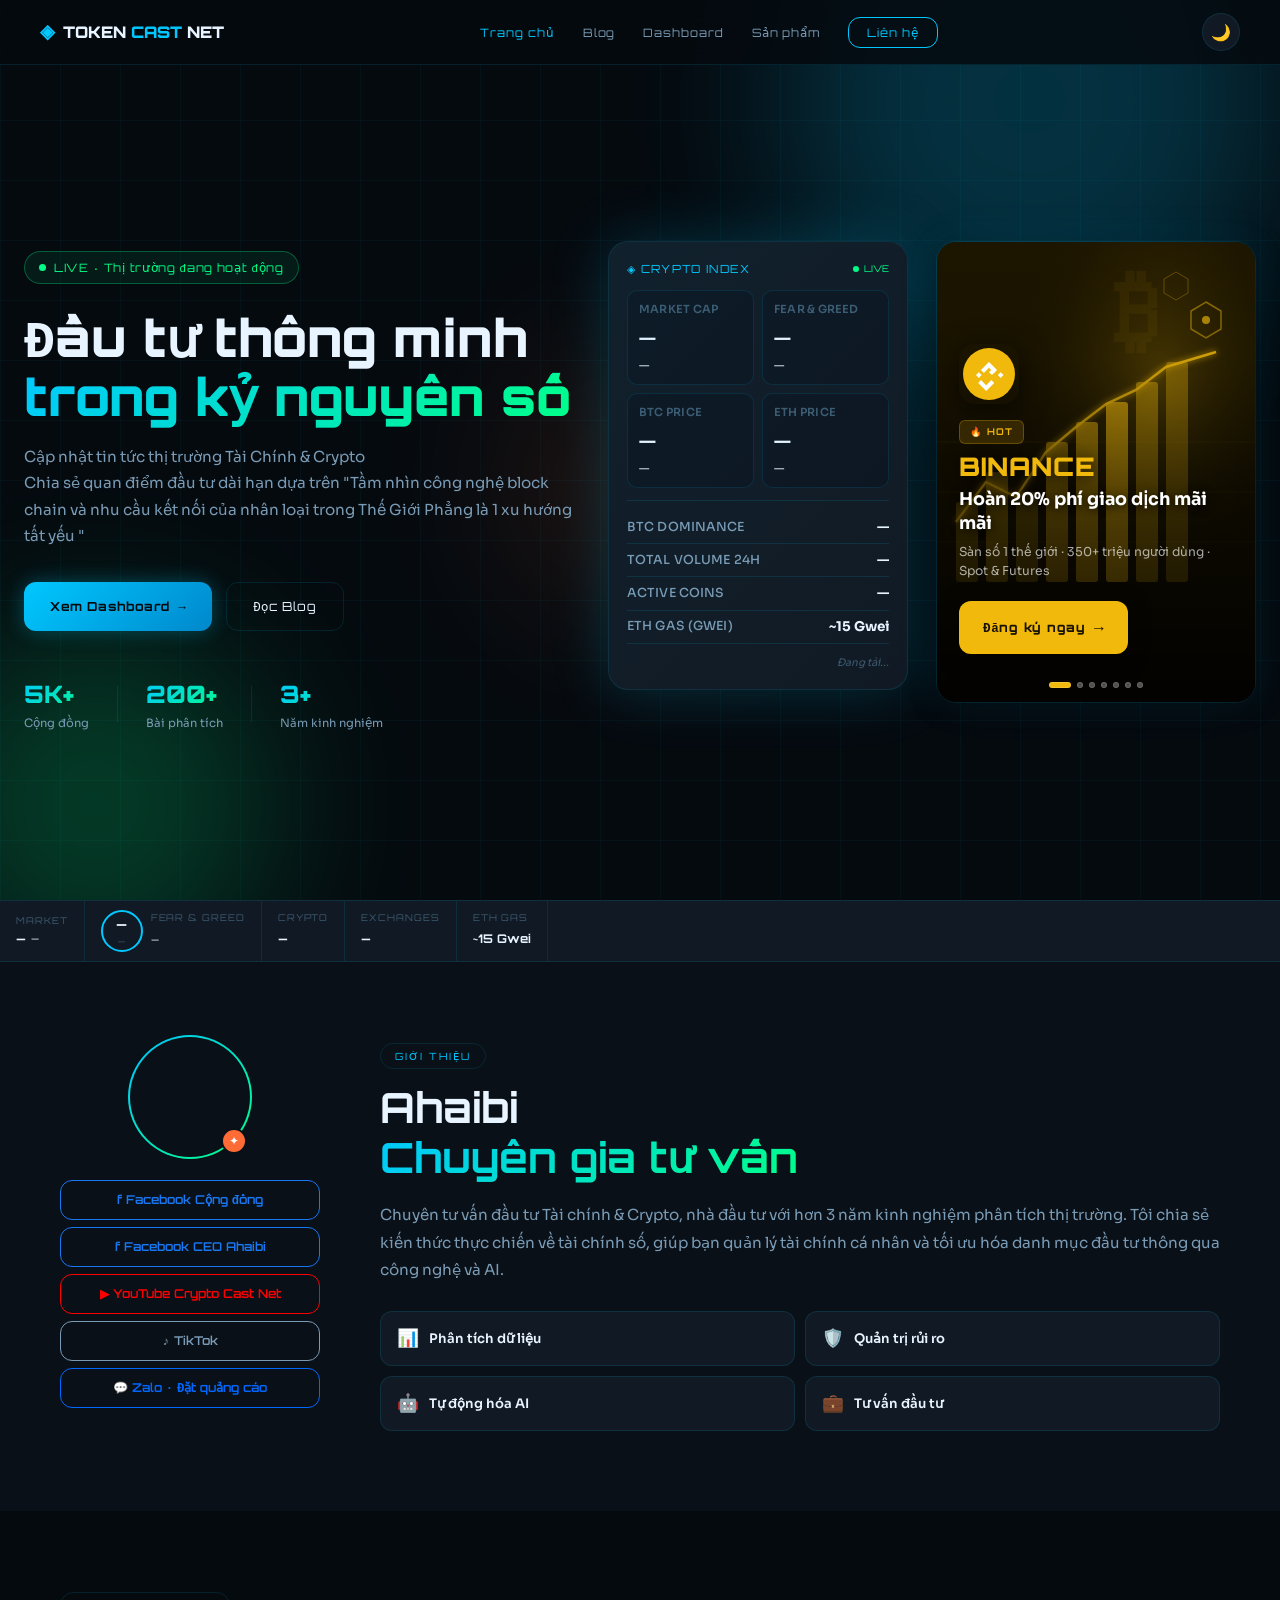
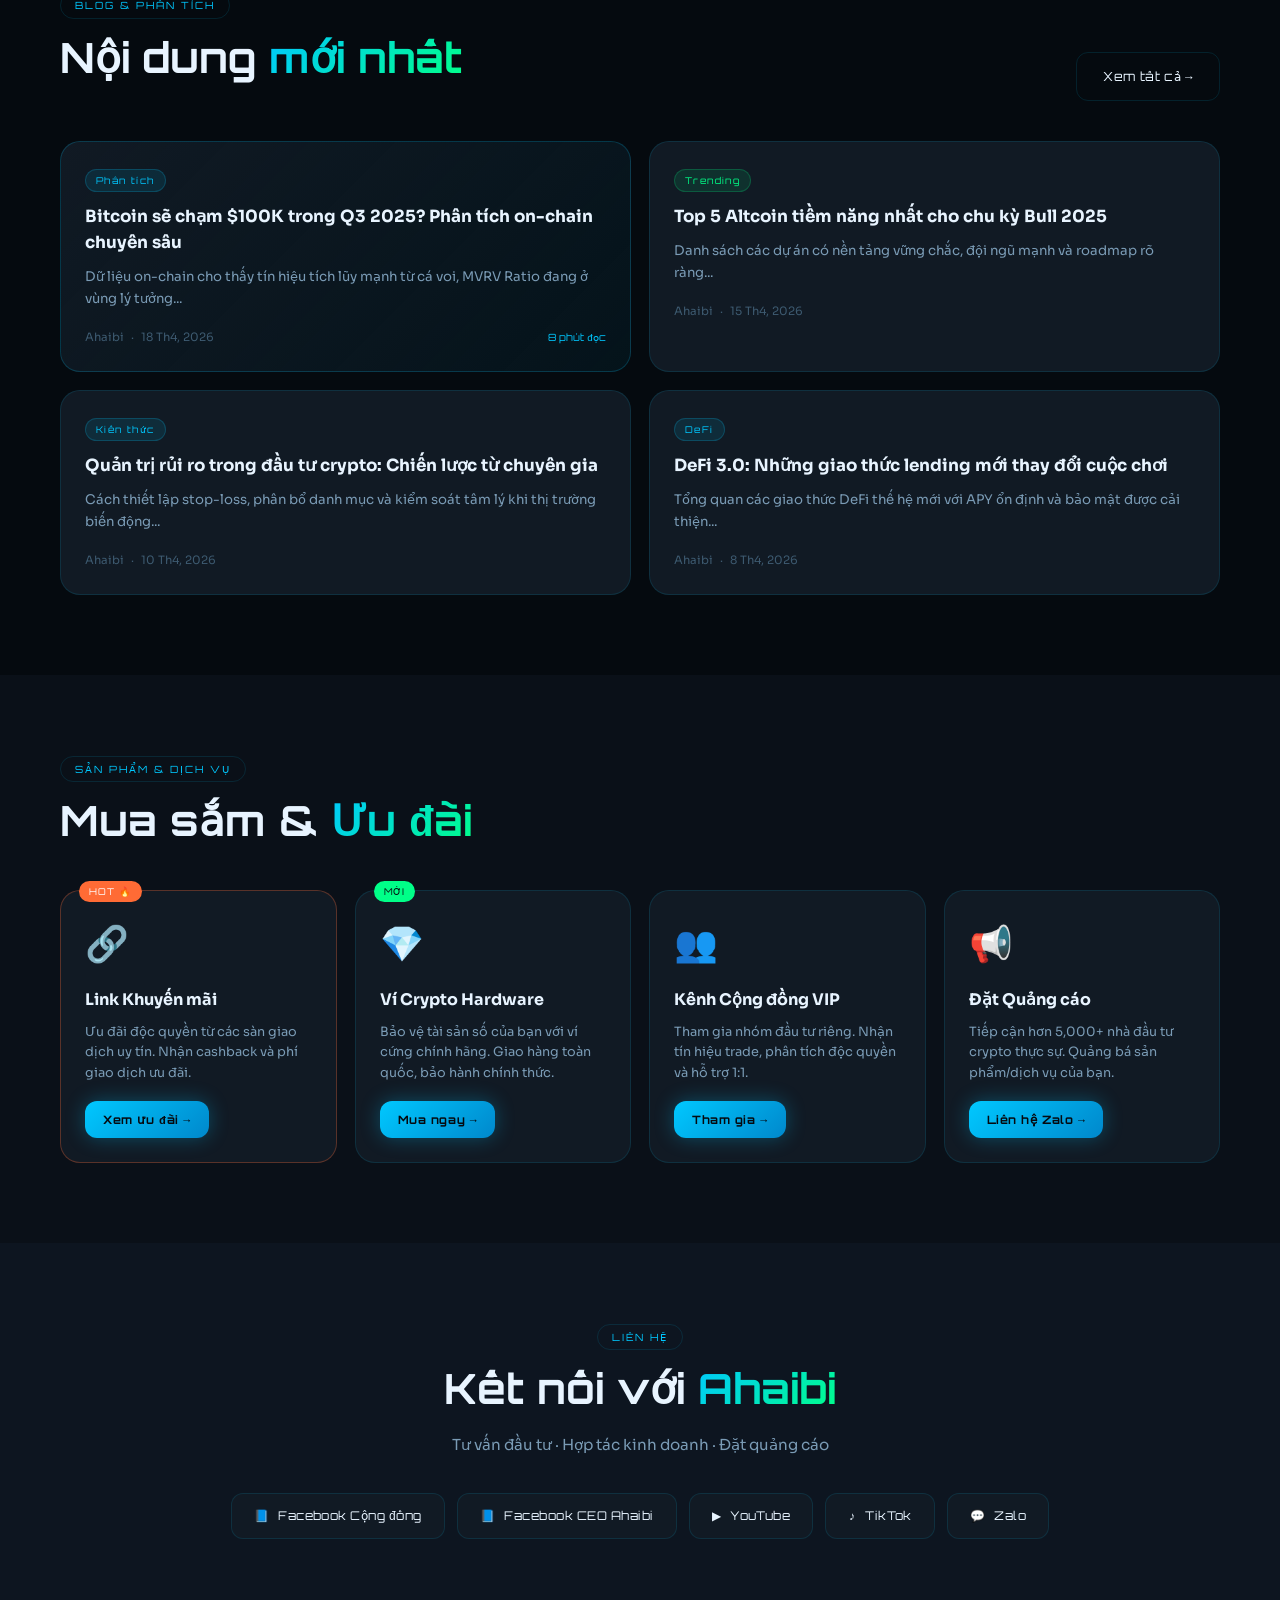
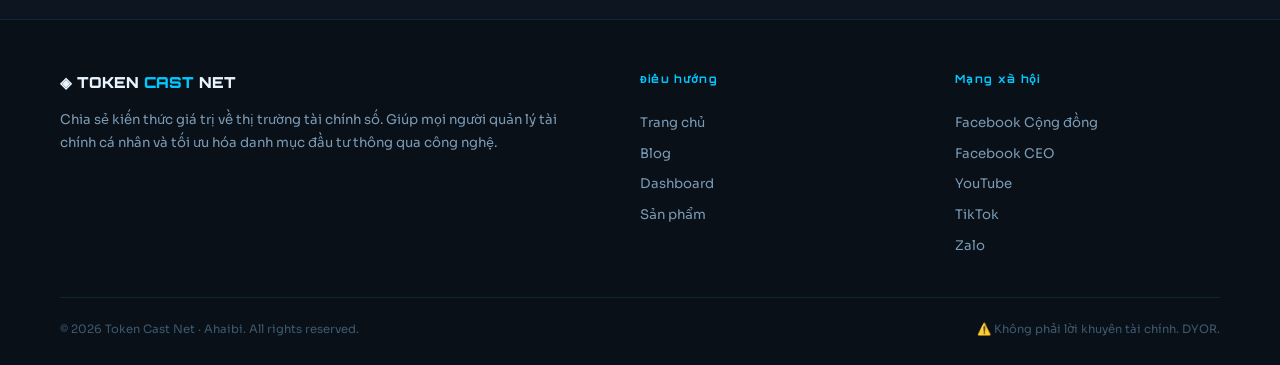
==== commit fdb9105d: "Update index.html" ====
--- a/index.html
+++ b/index.html
@@ -53,8 +53,8 @@
           <span class="gradient-text">trong kỷ nguyên số</span>
         </h1>
         <p class="hero-sub">
-          Tư vấn tài chính & crypto chuyên sâu · Phân tích dữ liệu · Quản trị rủi ro<br/>
-          Tối ưu danh mục đầu tư với AI
+          Cập nhật tin tức thị trường Tài Chính & Crypto <br/>
+          Chia sẻ quan điểm đầu tư dài hạn dựa trên  "Tầm nhìn công nghệ block chain và nhu cầu kết nối của nhân loại trong Thế Giới Phẳng là 1 xu hướng tất yếu " 
         </p>
         <div class="hero-cta">
           <a href="dashboard.html" class="btn-primary">Xem Dashboard <span>→</span></a>
--- a/style.css
+++ b/style.css
@@ -278,9 +278,9 @@
   border-radius:10px; padding:9px 11px; transition:var(--transition);
 }
 .ci-metric:hover { border-color:rgba(0,200,255,0.3); }
-.ci-metric-label { font-family:var(--font-head); font-size:0.55rem; letter-spacing:0.1em; color:var(--text3); margin-bottom:3px; }
-.ci-metric-val   { font-family:var(--font-head); font-size:0.95rem; font-weight:700; color:var(--text); }
-.ci-metric-sub   { font-size:0.6rem; margin-top:2px; }
+.ci-metric-label { font-family:var(--font-body); font-size:0.7rem; font-weight:600; letter-spacing:0.02em; color:var(--text3); margin-bottom:4px; }
+.ci-metric-val   { font-family:var(--font-body); font-size:1.15rem; font-weight:700; color:var(--text); }
+.ci-metric-sub   { font-family:var(--font-body); font-size:0.72rem; margin-top:3px; }
 .ci-divider { height:1px; background:var(--border); margin:10px 0; }
 .ci-row { display:flex; justify-content:space-between; align-items:center; padding:5px 0; border-bottom:1px solid var(--border); }
 .ci-row:last-of-type { border-bottom:none; }
@@ -540,7 +540,7 @@
   border:1px solid rgba(0,200,255,0.2); margin-bottom:12px;
 }
 .blog-tag.trending { background:rgba(0,255,136,0.1); color:var(--up); border-color:rgba(0,255,136,0.2); }
-.blog-card h3 { font-family:var(--font-head); font-size:0.95rem; margin-bottom:10px; line-height:1.45; font-weight:700; }
+.blog-card h3 { font-family:var(--font-body); font-size:1.05rem; margin-bottom:10px; line-height:1.55; font-weight:700; }
 .blog-card p  { color:var(--text2); font-size:0.83rem; margin-bottom:18px; line-height:1.65; }
 .blog-meta { display:flex; gap:7px; align-items:center; font-size:0.72rem; color:var(--text3); }
 .blog-read { margin-left:auto; color:var(--accent); font-family:var(--font-head); font-size:0.62rem; }
@@ -564,7 +564,7 @@
 }
 .product-badge.new { background:var(--up); color:#050A0F; }
 .product-icon { font-size:2.2rem; margin-bottom:14px; }
-.product-card h3 { font-family:var(--font-head); font-size:0.9rem; margin-bottom:8px; }
+.product-card h3 { font-family:var(--font-body); font-size:1rem; margin-bottom:8px; font-weight:700; }
 .product-card p  { color:var(--text2); font-size:0.8rem; margin-bottom:18px; line-height:1.6; }
 
 /* ── CONTACT ── */
@@ -629,7 +629,7 @@
   font-size:2.8rem; border-bottom:1px solid var(--border);
 }
 .blog-body { padding:20px; }
-.blog-body h3 { font-family:var(--font-head); font-size:0.88rem; margin-bottom:9px; line-height:1.45; }
+.blog-body h3 { font-family:var(--font-body); font-size:0.98rem; margin-bottom:9px; line-height:1.55; font-weight:700; }
 .blog-body p  { font-size:0.8rem; color:var(--text2); margin-bottom:14px; line-height:1.6; }
 
 /* ── DASHBOARD ── */
@@ -640,7 +640,7 @@
   border-radius:var(--radius-lg); padding:20px; transition:var(--transition);
 }
 .overview-card:hover { border-color:rgba(0,200,255,0.3); box-shadow:var(--glow); }
-.ov-label { font-size:0.68rem; color:var(--text2); font-family:var(--font-head); letter-spacing:0.1em; margin-bottom:7px; }
+.ov-label { font-size:0.72rem; color:var(--text2); font-family:var(--font-body); font-weight:600; letter-spacing:0.01em; margin-bottom:7px; }
 .ov-value { font-family:var(--font-head); font-size:1.4rem; font-weight:900; margin-bottom:3px; }
 .ov-change { font-size:0.75rem; font-family:var(--font-head); }
 
@@ -784,27 +784,70 @@
   .stat-num   { font-size: 1.25rem; }
   .hero-badge { font-size: 0.64rem; }
 
-  /* Ad banner mobile: horizontal compact card */
+  /* Ad banner mobile — FIX hiển thị nội dung đè lên SVG art */
   .ad-banner-wrap {
-    min-height: 200px !important;
-    height: 200px !important;
-    border-radius: var(--radius) !important;
+    min-height: 190px !important;
+    height: 190px !important;
+    border-radius: 14px !important;
+  }
+  .ad-slide {
+    min-height: 190px !important;
+    height: 190px !important;
+    display: flex !important;
+    flex-direction: column !important;
+    position: relative !important;
+  }
+  .ad-art {
+    position: absolute !important;
+    inset: 0 !important;
+    z-index: 0 !important;
+  }
+  .ad-art svg {
+    width: 100% !important;
+    height: 100% !important;
   }
   .ad-content-wrap {
+    position: relative !important;
+    z-index: 5 !important;
+    display: flex !important;
     flex-direction: row !important;
-    align-items: flex-end !important;
-    padding: 16px !important;
+    align-items: center !important;
+    justify-content: flex-start !important;
+    flex: 1 !important;
+    padding: 14px 14px 30px !important;
     gap: 12px !important;
-    background: linear-gradient(to top, rgba(0,0,0,0.95) 0%, rgba(0,0,0,0.65) 55%, transparent 100%) !important;
-  }
-  .ad-logo-big { width: 46px !important; height: 46px !important; margin-bottom: 0 !important; margin-right: 12px !important; flex-shrink: 0; }
-  .ad-exchange { font-size: 1rem !important; margin-bottom: 3px !important; }
-  .ad-offer    { font-size: 0.85rem !important; margin-bottom: 4px !important; }
-  .ad-sub      { font-size: 0.68rem !important; margin-bottom: 10px !important; }
-  .ad-cta      { padding: 9px 14px !important; font-size: 0.68rem !important; white-space: nowrap; }
-  .ad-tag      { margin-bottom: 4px !important; }
-  .ad-dots     { bottom: 8px !important; }
-  .ad-dot      { width: 5px !important; height: 5px !important; }
+    background: linear-gradient(
+      to top,
+      rgba(0,0,0,0.97) 0%,
+      rgba(0,0,0,0.85) 40%,
+      rgba(0,0,0,0.5)  75%,
+      rgba(0,0,0,0.2)  100%
+    ) !important;
+    box-sizing: border-box !important;
+  }
+  .ad-logo-big {
+    width: 44px !important; height: 44px !important;
+    margin-bottom: 0 !important; margin-right: 10px !important;
+    flex-shrink: 0 !important; border-radius: 12px !important;
+  }
+  .ad-exchange { font-size: 0.95rem !important; margin-bottom: 2px !important; }
+  .ad-offer    { font-size: 0.82rem !important; margin-bottom: 3px !important; color: #fff !important; }
+  .ad-sub      {
+    font-size: 0.64rem !important; margin-bottom: 8px !important;
+    color: rgba(255,255,255,0.7) !important;
+    display: -webkit-box !important;
+    -webkit-line-clamp: 2 !important;
+    -webkit-box-orient: vertical !important;
+    overflow: hidden !important;
+  }
+  .ad-cta {
+    padding: 8px 11px !important; font-size: 0.64rem !important;
+    white-space: nowrap !important; flex-shrink: 0 !important;
+    align-self: flex-end !important; margin-left: auto !important;
+  }
+  .ad-tag   { margin-bottom: 3px !important; font-size: 0.52rem !important; }
+  .ad-dots  { bottom: 8px !important; z-index: 10 !important; }
+  .ad-dot   { width: 5px !important; height: 5px !important; }
   .ad-dot.active { width: 14px !important; }
 
   /* Index bar */
@@ -848,9 +891,10 @@
   .hero-cta { flex-direction: column; align-items: flex-start; }
   .hero-cta .btn-primary,
   .hero-cta .btn-ghost { width: 100%; justify-content: center; }
-  .ad-banner-wrap { min-height: 180px !important; height: 180px !important; }
-  .ad-offer { font-size: 0.78rem !important; }
-  .ad-exchange { font-size: 0.88rem !important; }
+  .ad-banner-wrap { min-height: 175px !important; height: 175px !important; }
+  .ad-slide       { min-height: 175px !important; height: 175px !important; }
+  .ad-offer    { font-size: 0.76rem !important; }
+  .ad-exchange { font-size: 0.86rem !important; }
 }
 
 /* Page fade-in */
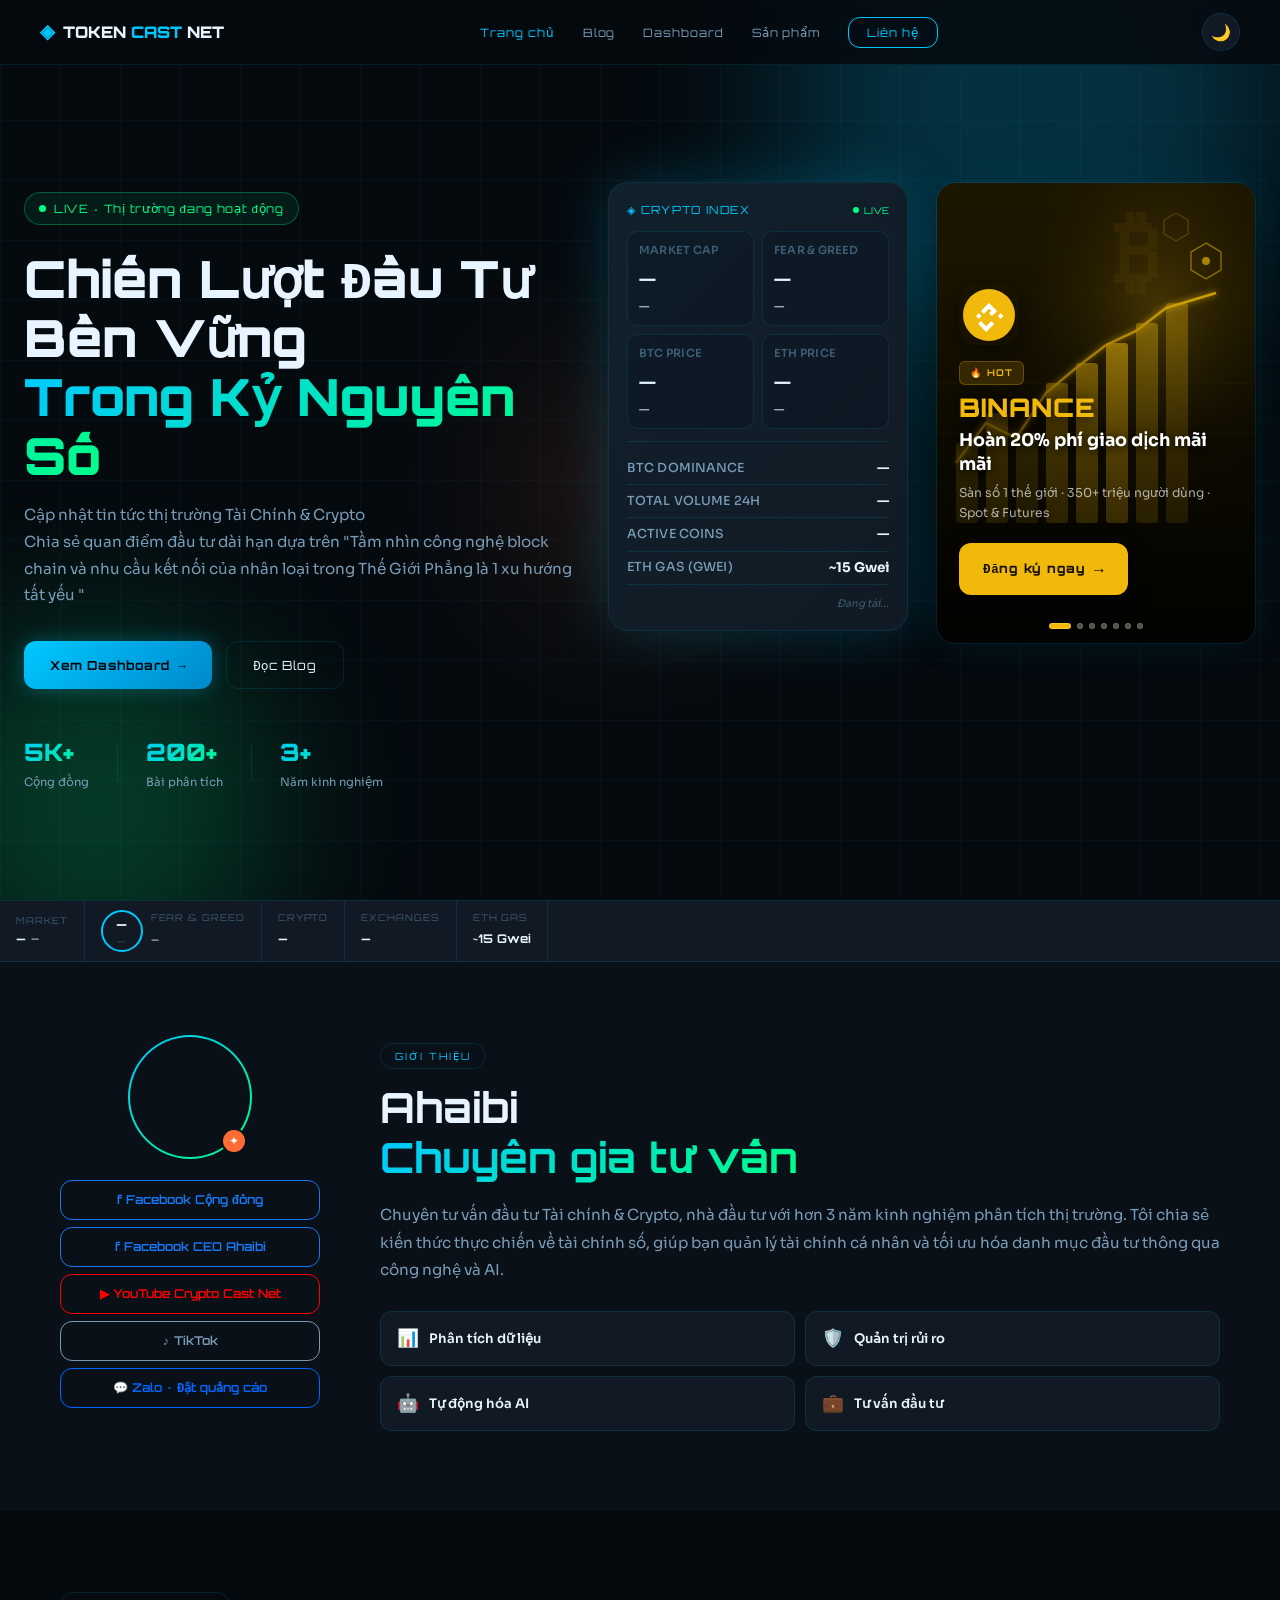
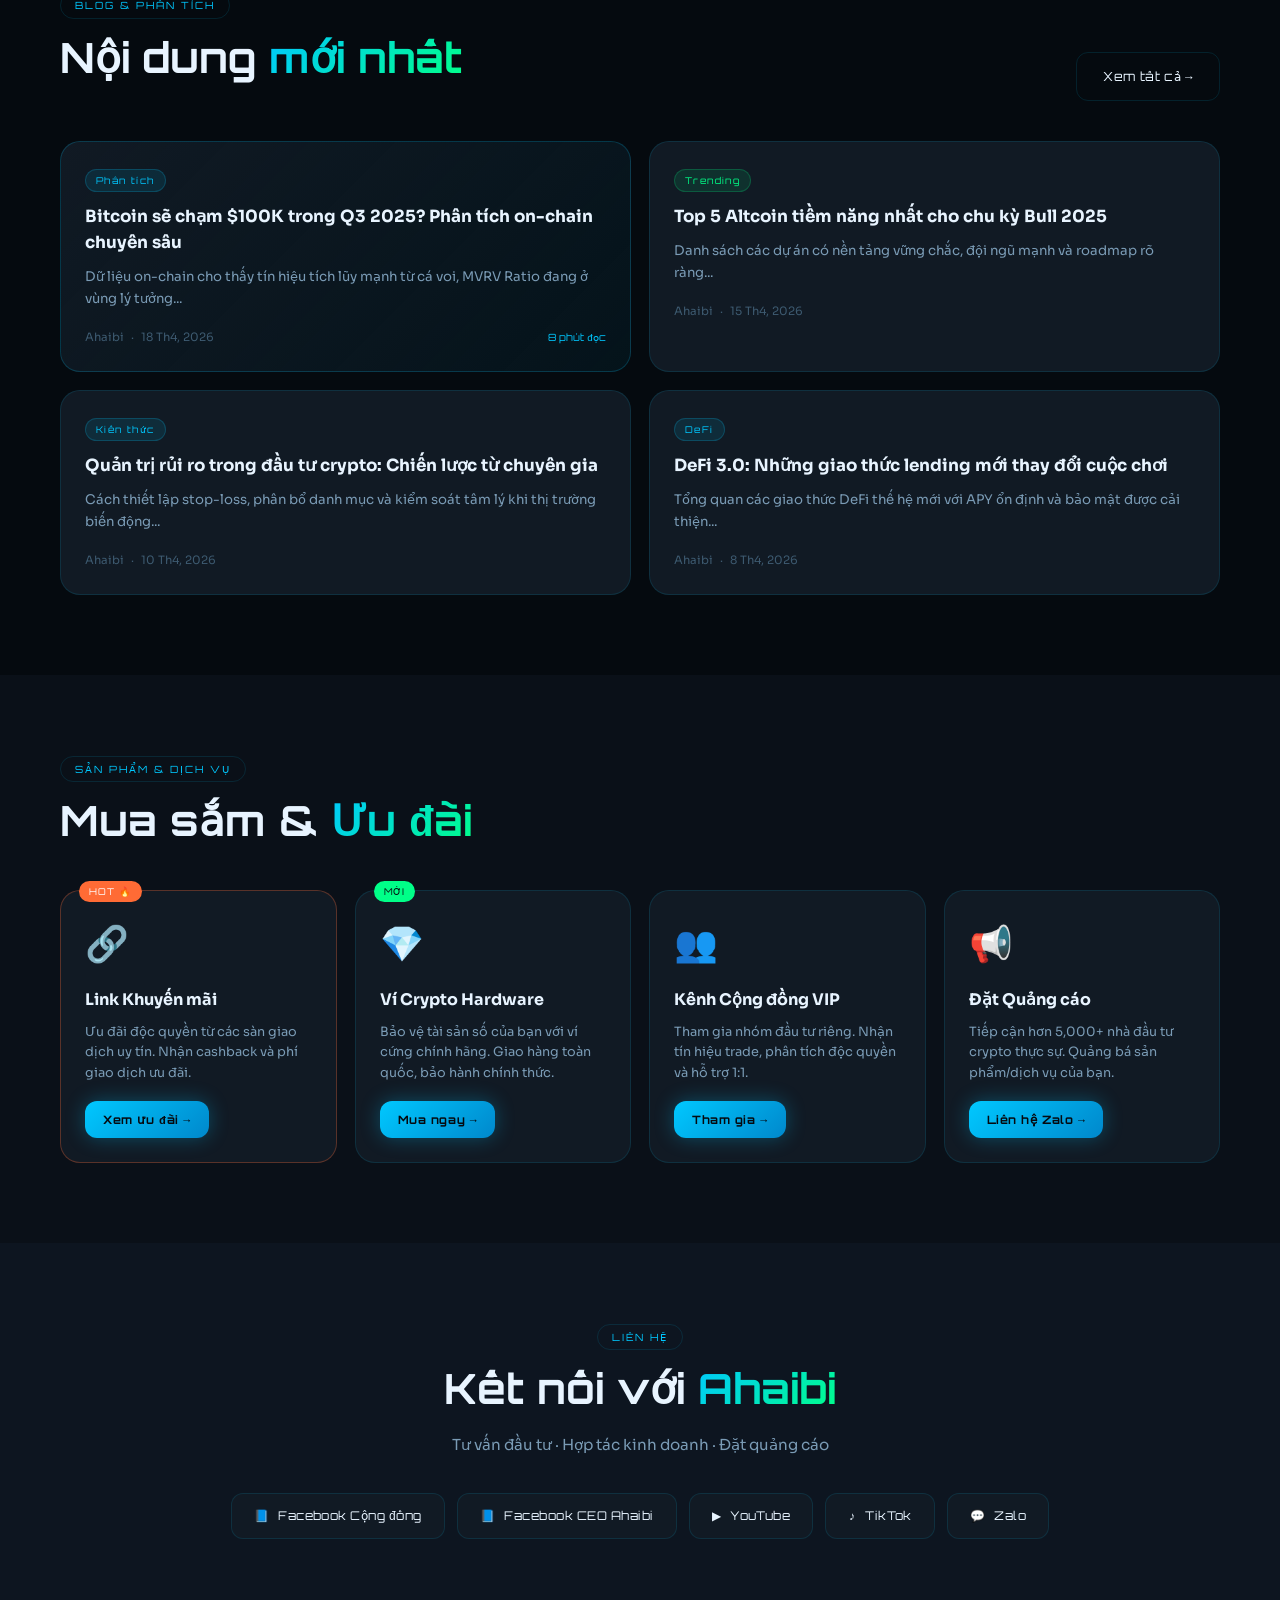
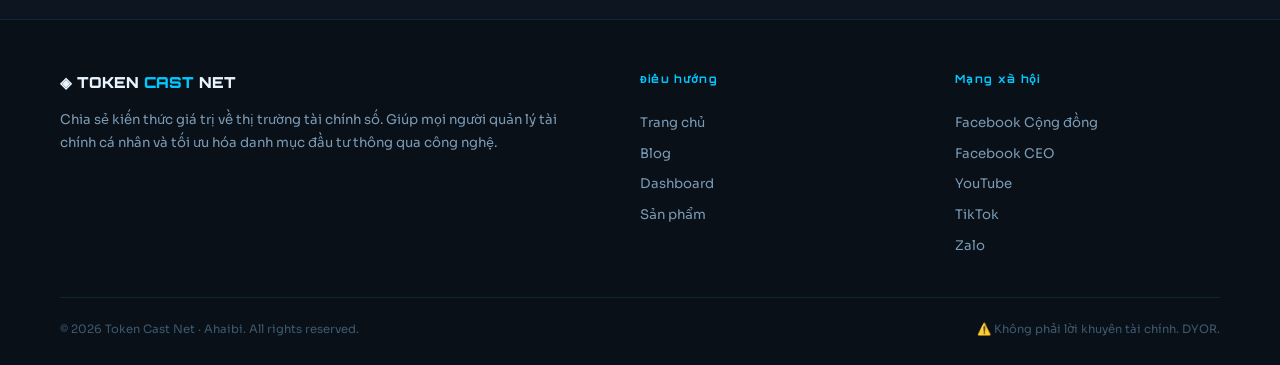
==== commit 7352b4c1: "Update index.html" ====
--- a/index.html
+++ b/index.html
@@ -49,8 +49,8 @@
           <span class="dot"></span> LIVE · Thị trường đang hoạt động
         </div>
         <h1 class="hero-title">
-          Đầu tư thông minh<br/>
-          <span class="gradient-text">trong kỷ nguyên số</span>
+          Chiến Lượt Đầu Tư Bền Vững<br/>
+          <span class="gradient-text">Trong Kỷ Nguyên Số</span>
         </h1>
         <p class="hero-sub">
           Cập nhật tin tức thị trường Tài Chính & Crypto <br/>
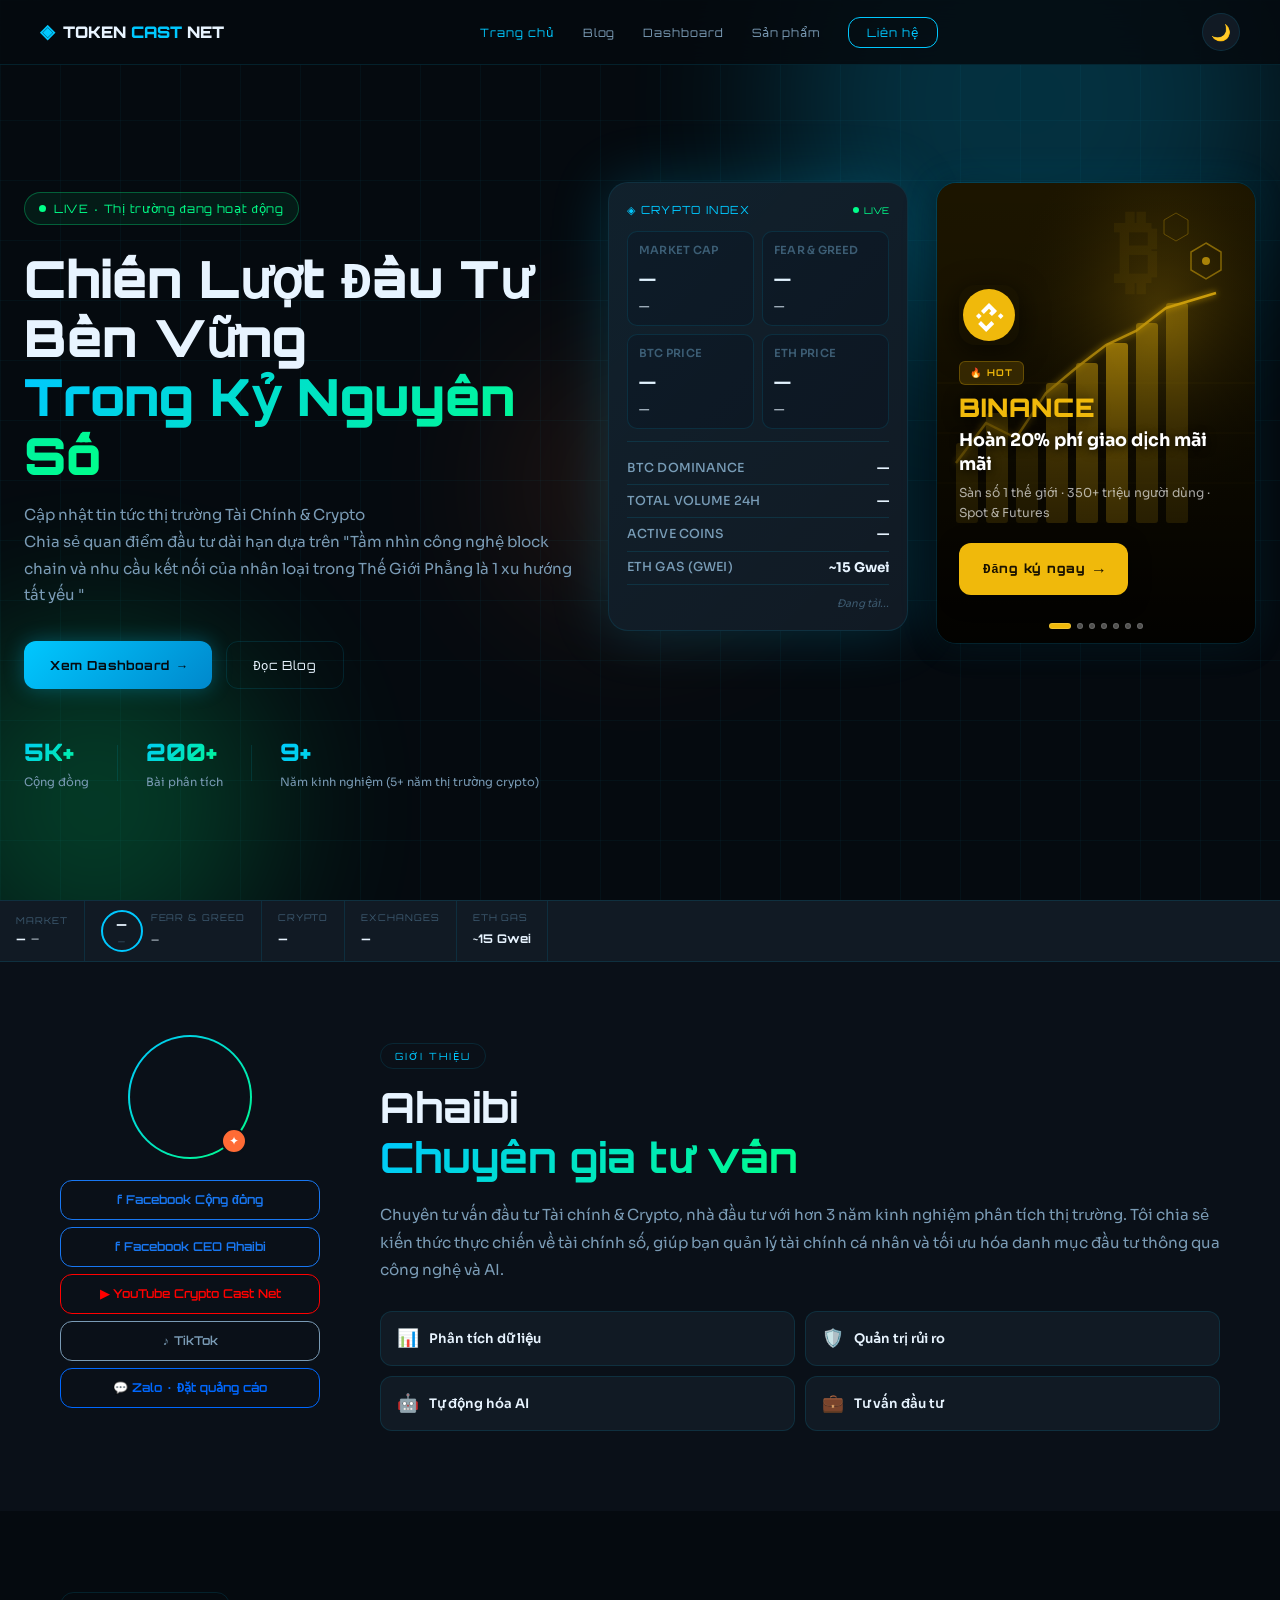
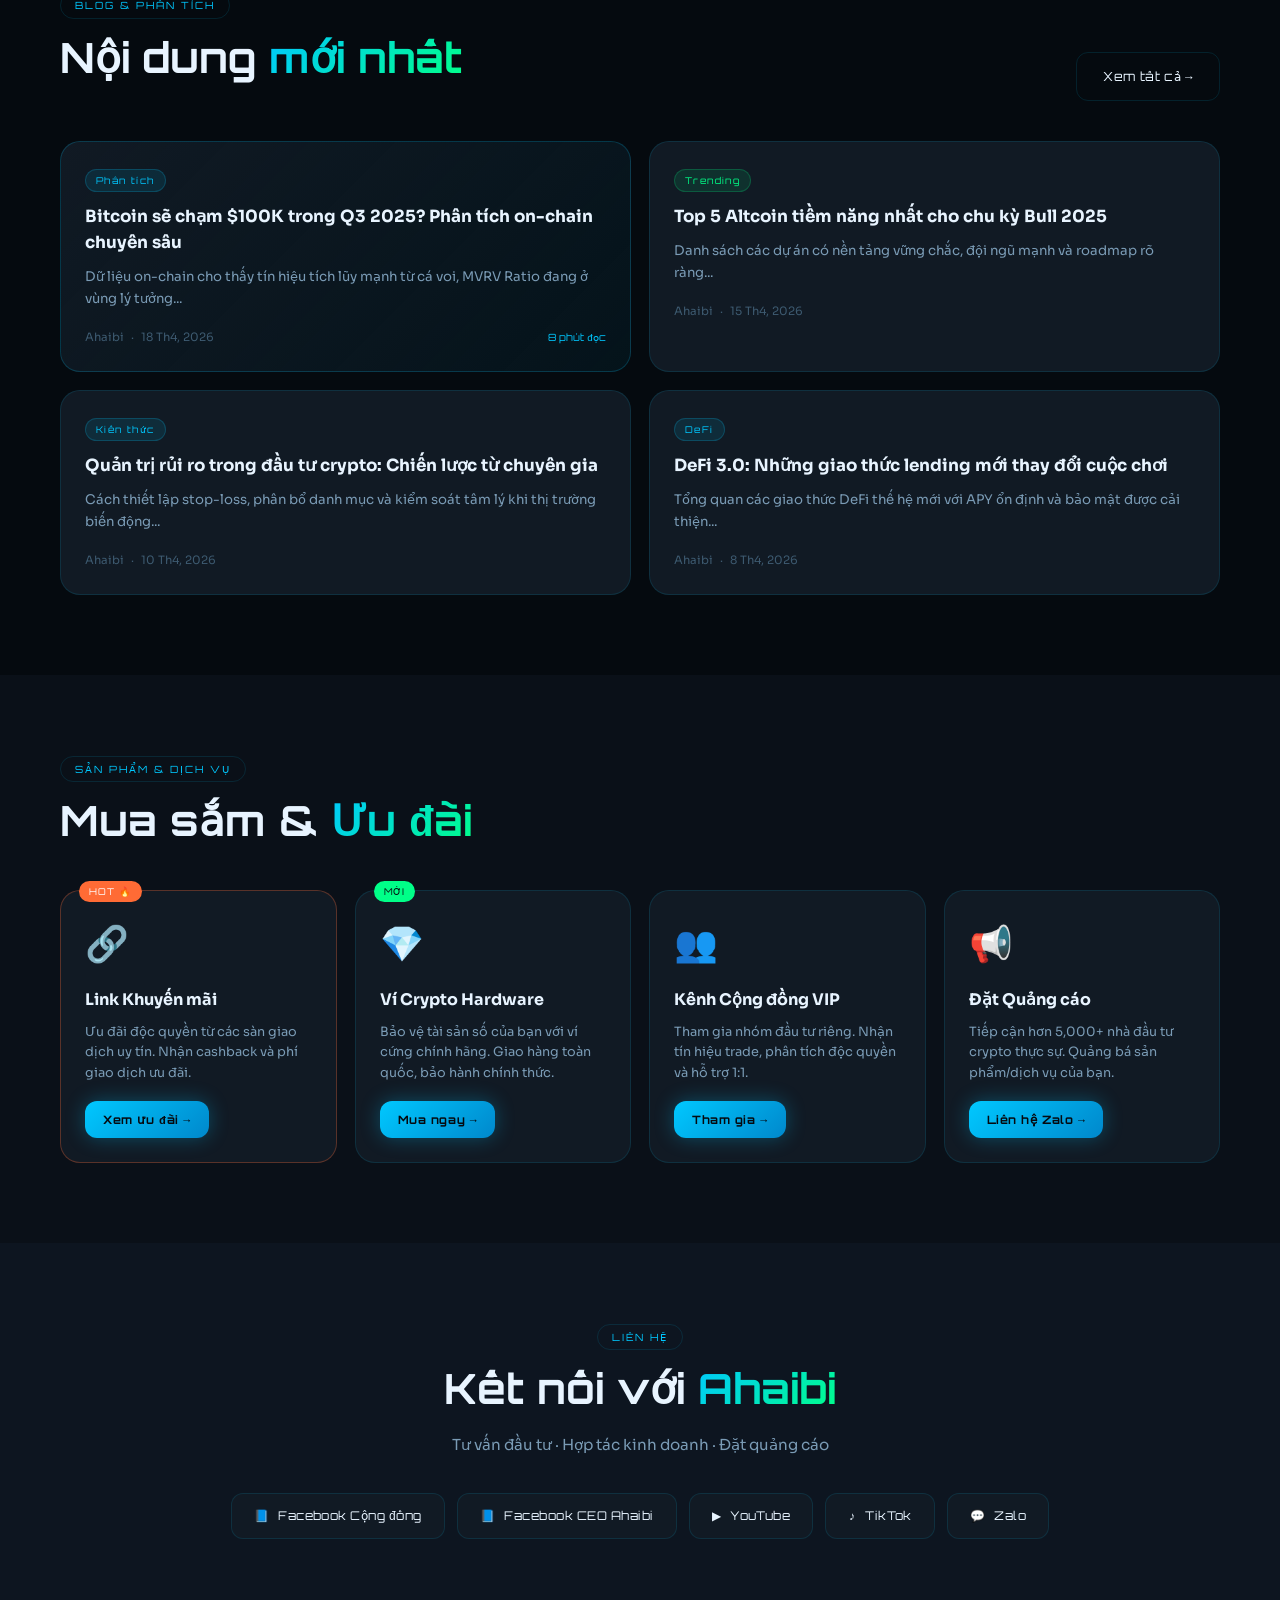
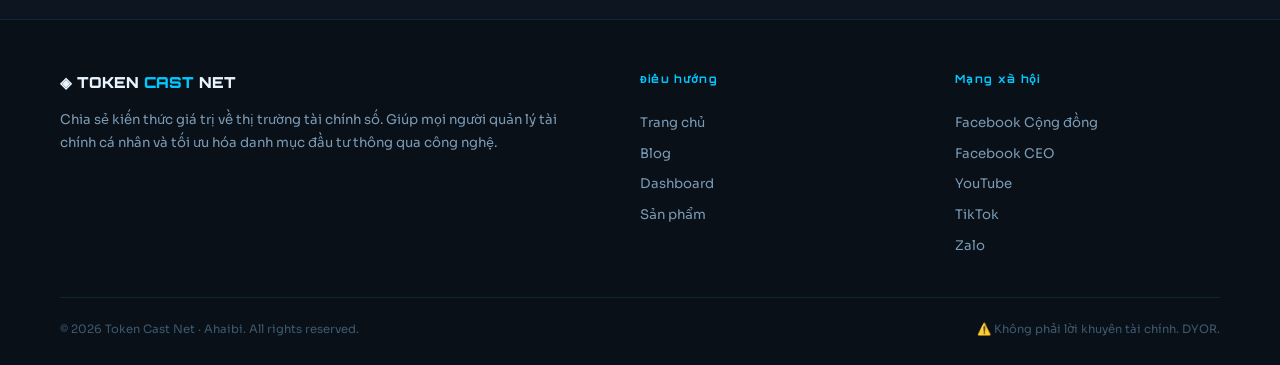
==== commit 3da82008: "Update index.html" ====
--- a/index.html
+++ b/index.html
@@ -72,8 +72,8 @@
           </div>
           <div class="stat-divider"></div>
           <div class="stat">
-            <span class="stat-num">3+</span>
-            <span class="stat-label">Năm kinh nghiệm</span>
+            <span class="stat-num">9+</span>
+            <span class="stat-label">Năm kinh nghiệm (5+ năm thị trường crypto)</span>
           </div>
         </div>
       </div>
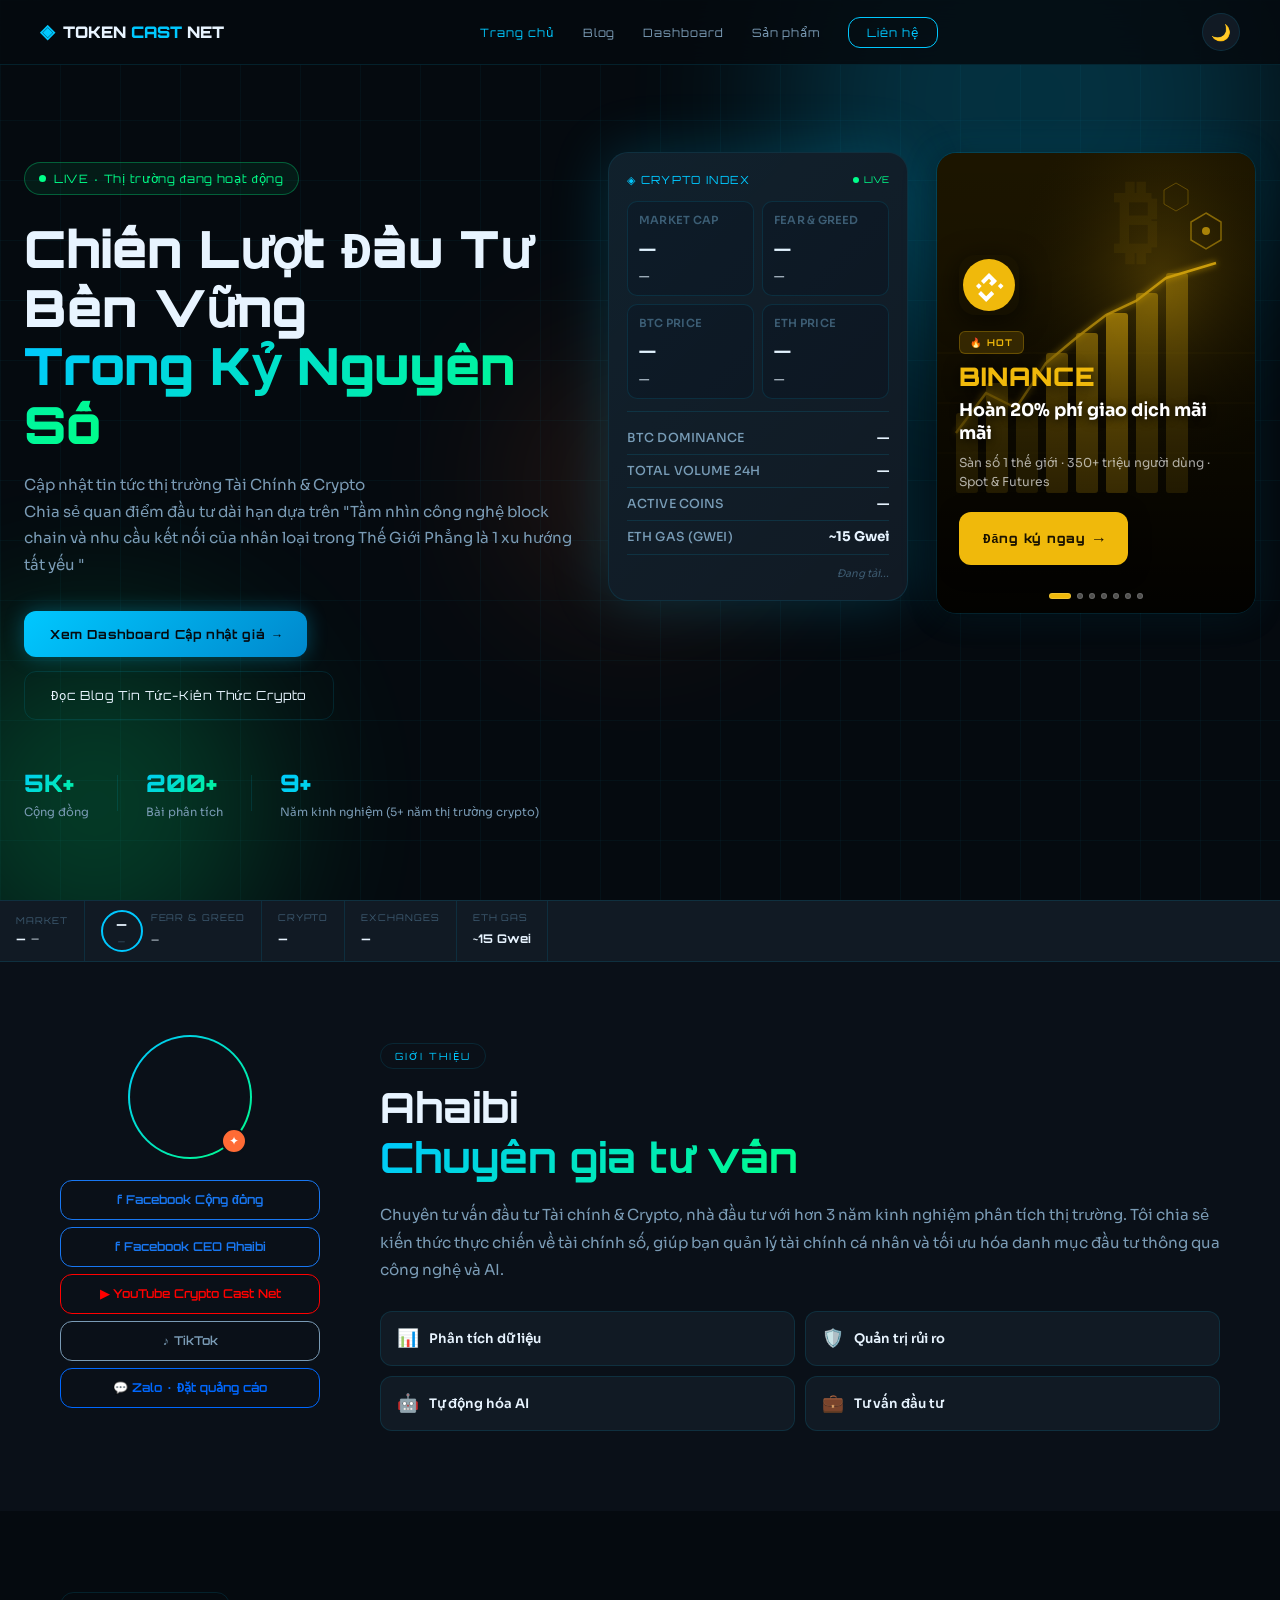
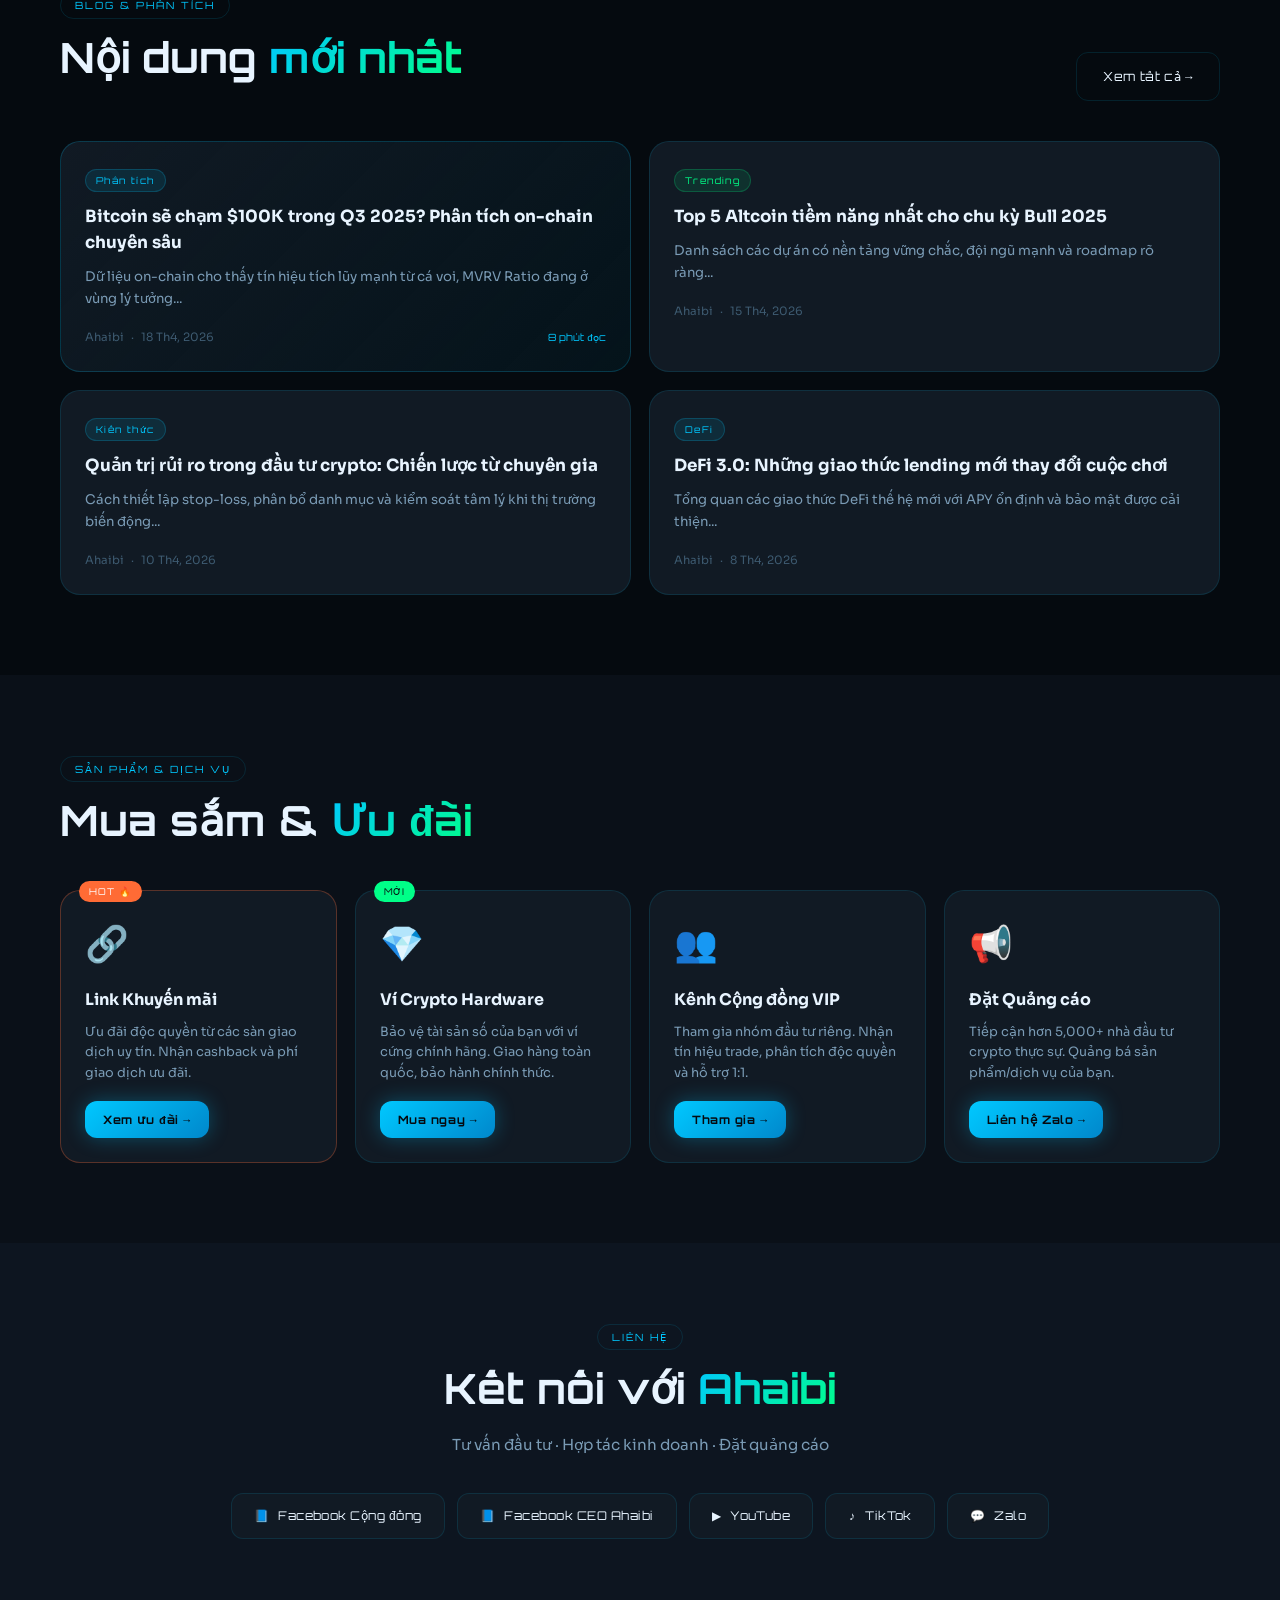
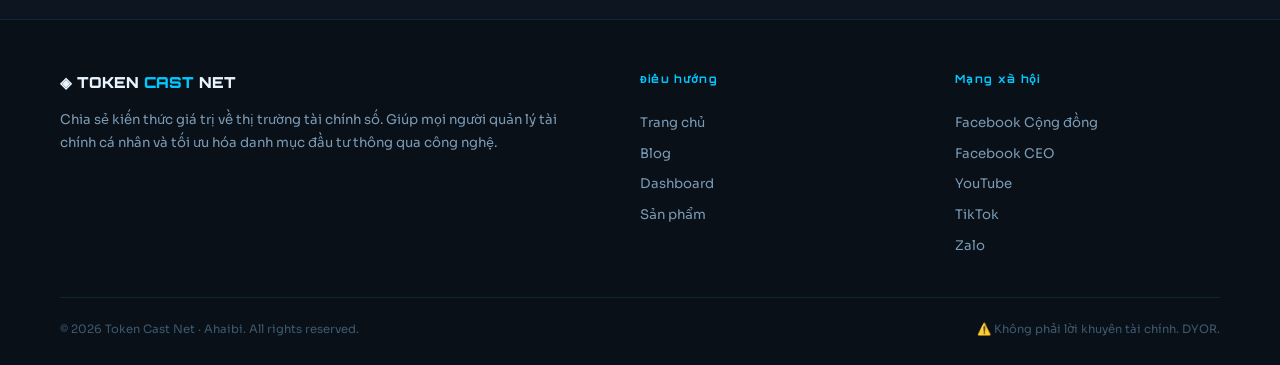
==== commit d93cadc3: "Update index.html" ====
--- a/index.html
+++ b/index.html
@@ -57,8 +57,8 @@
           Chia sẻ quan điểm đầu tư dài hạn dựa trên  "Tầm nhìn công nghệ block chain và nhu cầu kết nối của nhân loại trong Thế Giới Phẳng là 1 xu hướng tất yếu " 
         </p>
         <div class="hero-cta">
-          <a href="dashboard.html" class="btn-primary">Xem Dashboard <span>→</span></a>
-          <a href="blog.html" class="btn-ghost">Đọc Blog</a>
+          <a href="dashboard.html" class="btn-primary">Xem Dashboard Cập nhật giá <span>→</span></a>
+          <a href="blog.html" class="btn-ghost">Đọc Blog Tin Tức-Kiến Thức Crypto</a>
         </div>
         <div class="hero-stats">
           <div class="stat">
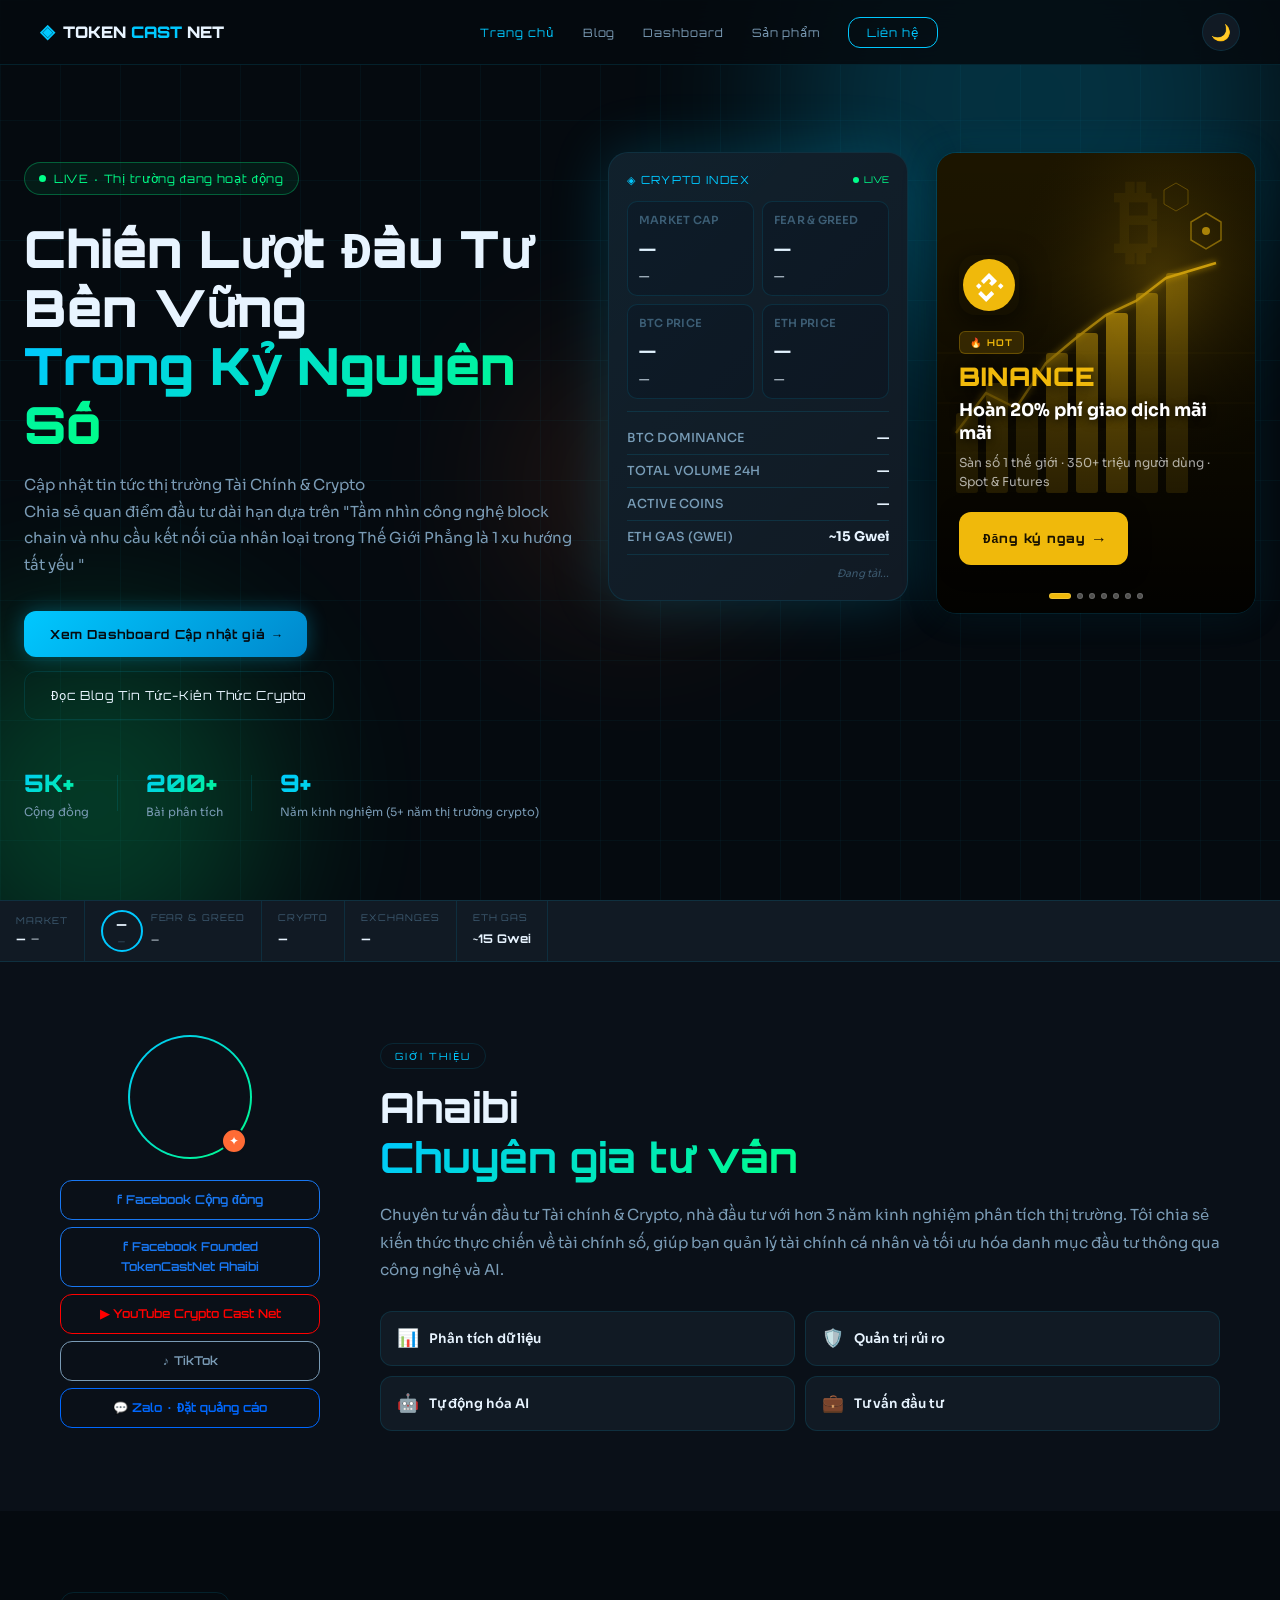
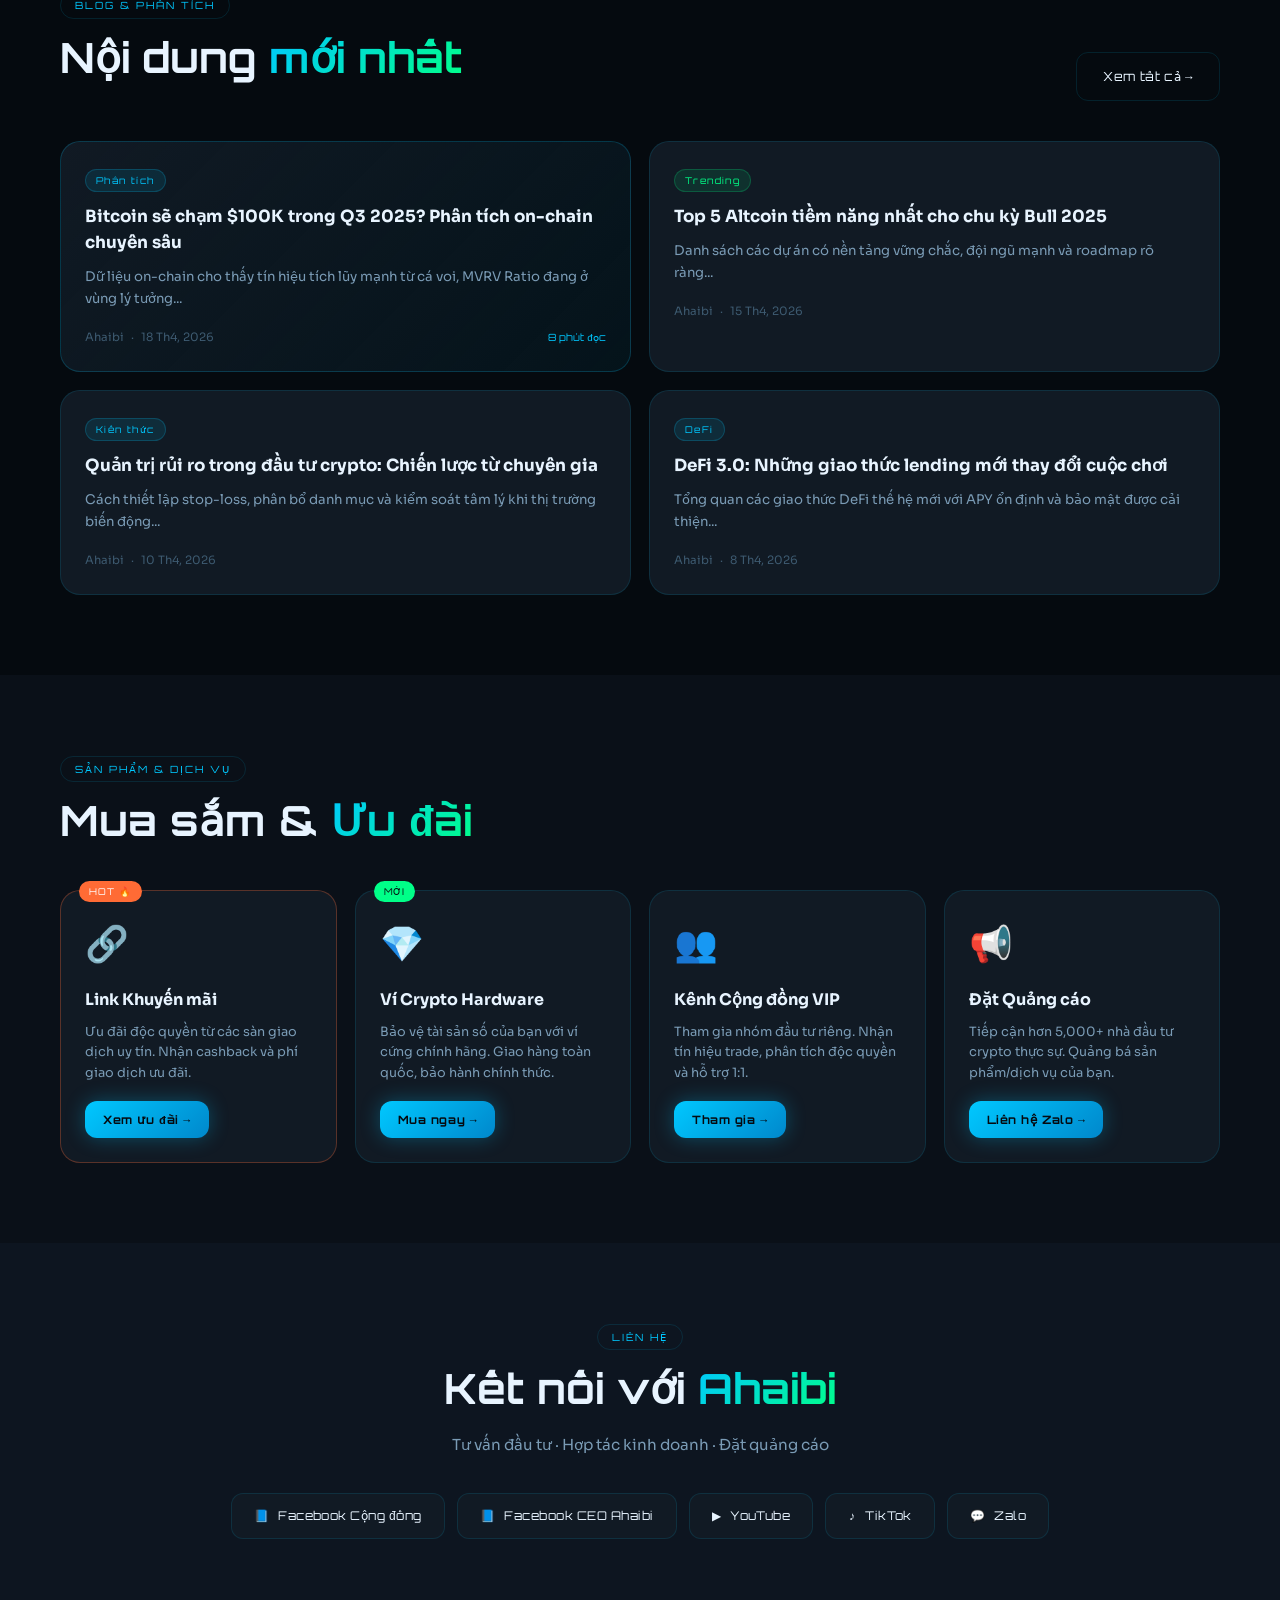
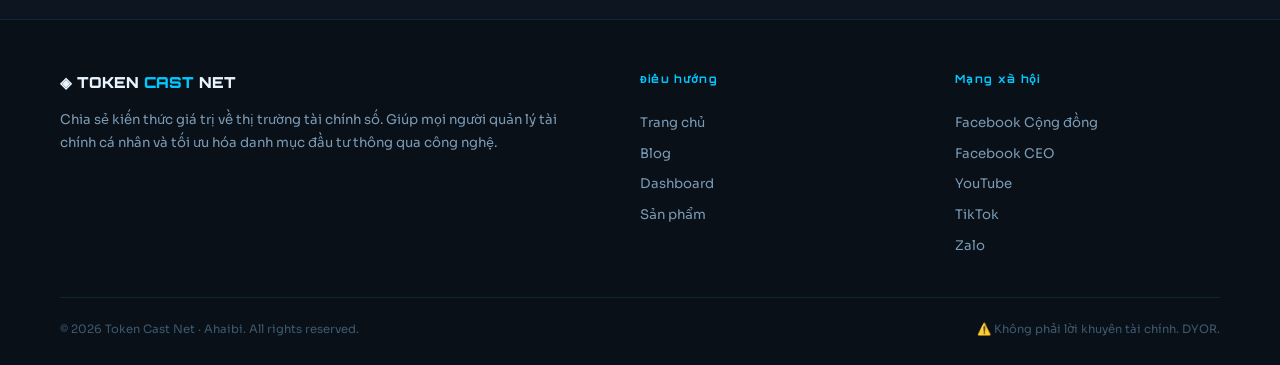
==== commit 7bb58718: "Update index.html" ====
--- a/index.html
+++ b/index.html
@@ -202,8 +202,8 @@
           </div>
           <div class="social-stack">
             <a href="#" class="soc-btn fb">f Facebook Cộng đồng</a>
-            <a href="#" class="soc-btn fb2">f Facebook CEO Ahaibi</a>
-            <a href="#" class="soc-btn yt">▶ YouTube Crypto Cast Net</a>
+            <a href="#" class="soc-btn fb2">f Facebook Founded TokenCastNet Ahaibi</a>
+            <a href=" https://www.facebook.com/share/1B17x4hmqr/" class="soc-btn yt">▶ YouTube Crypto Cast Net</a>
             <a href="#" class="soc-btn tt">♪ TikTok</a>
             <a href="#" class="soc-btn zl">💬 Zalo · Đặt quảng cáo</a>
           </div>
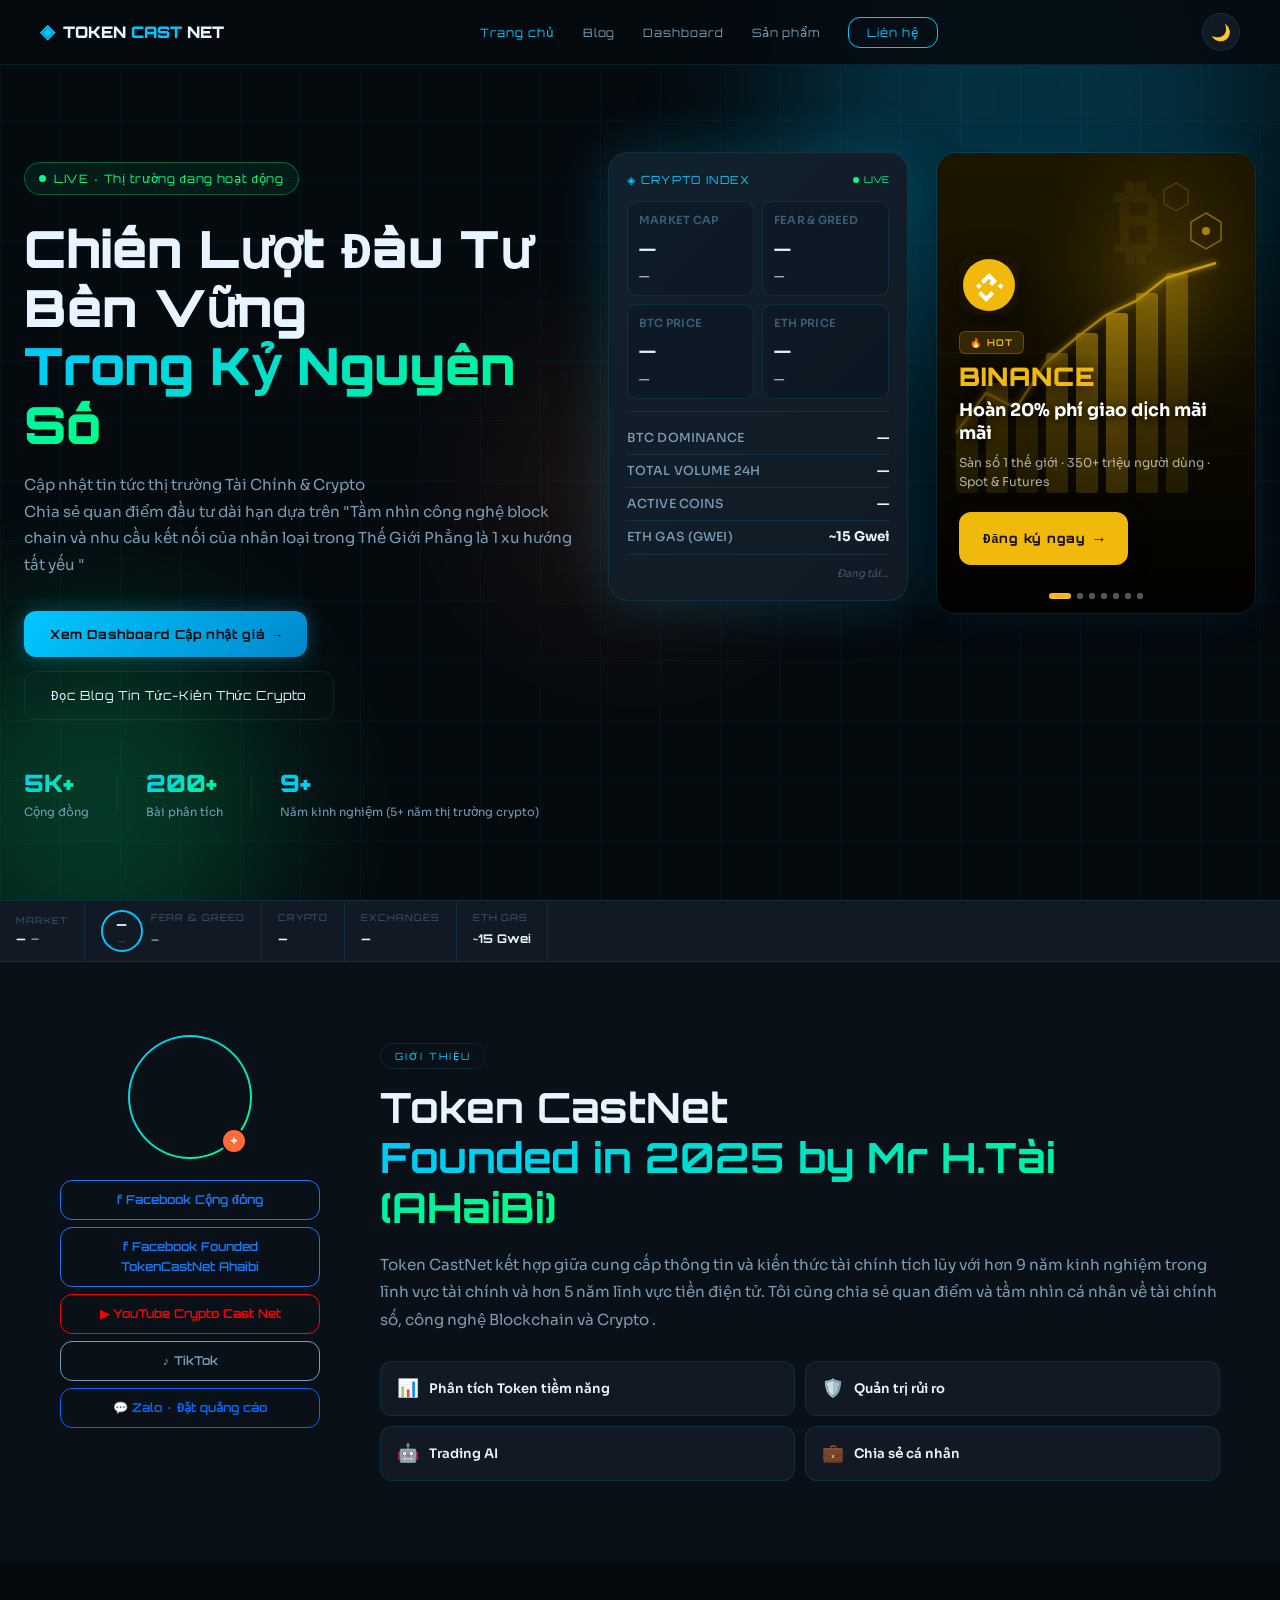
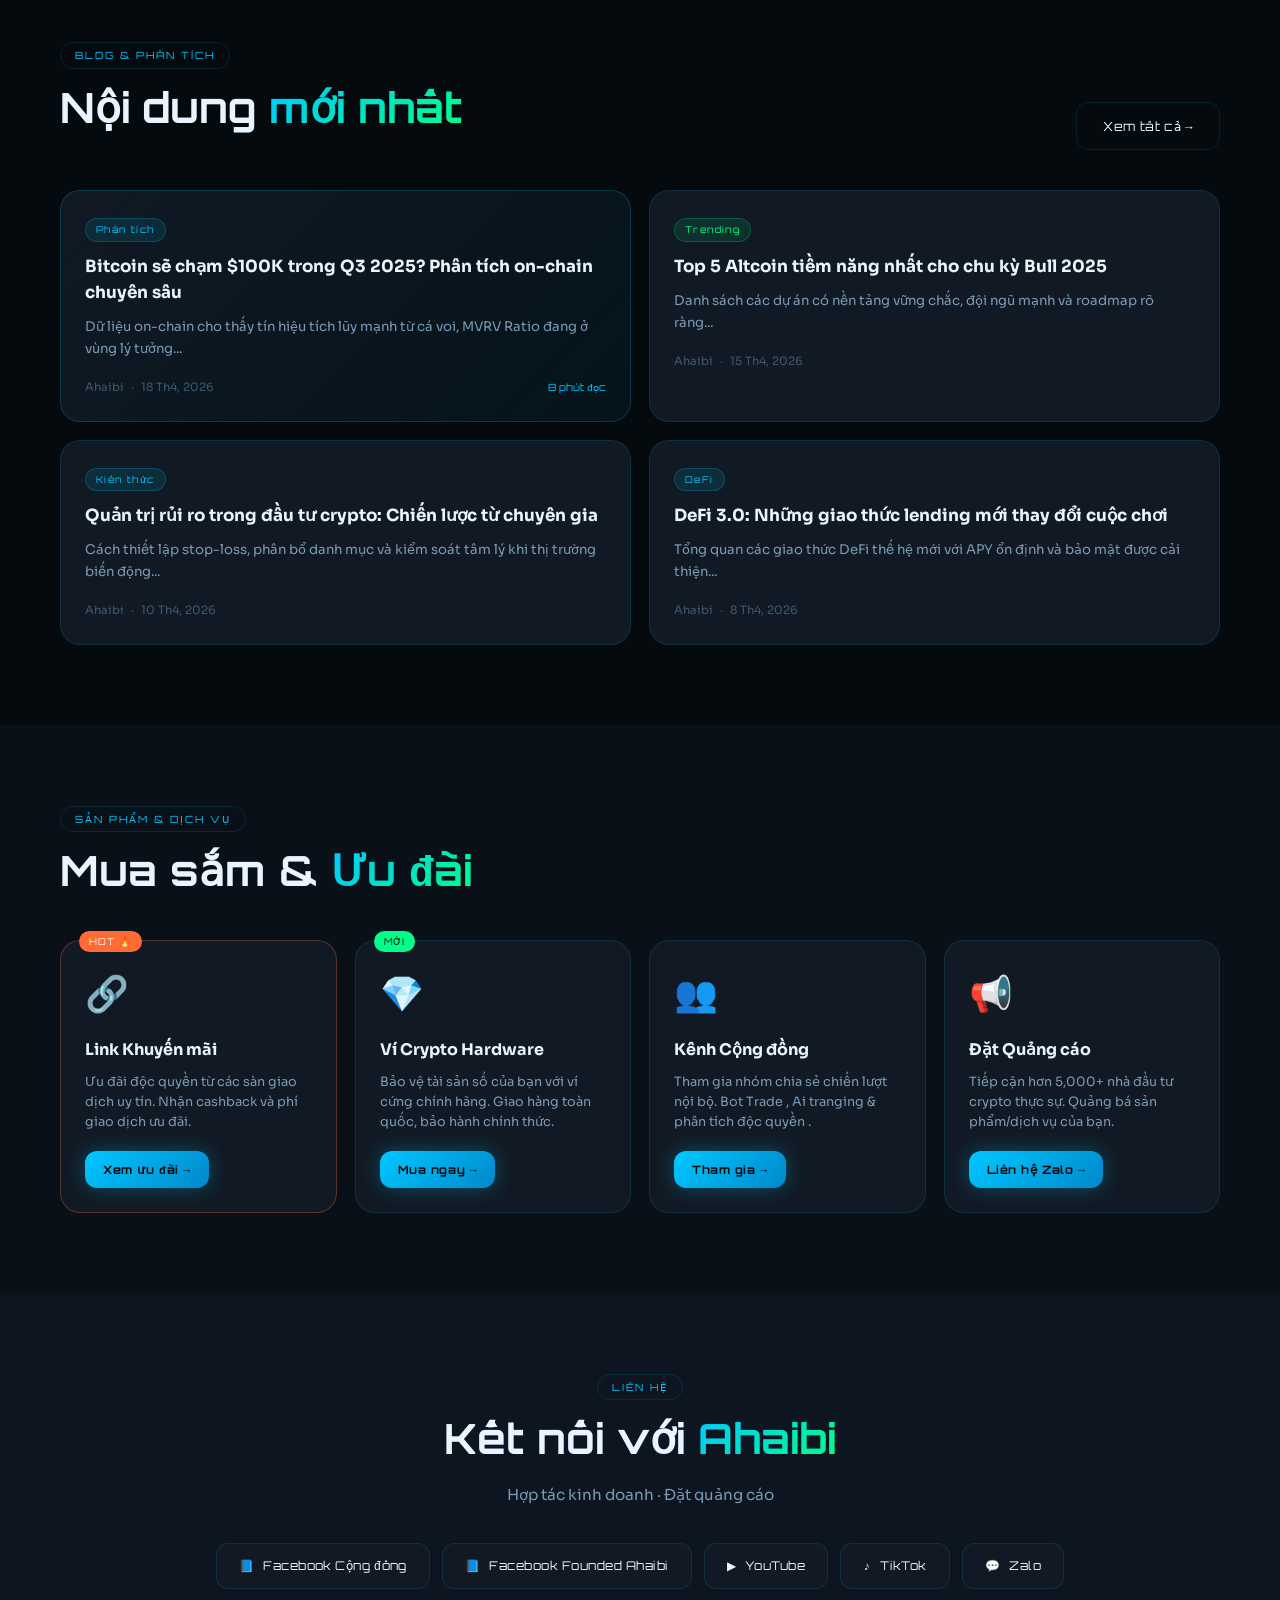
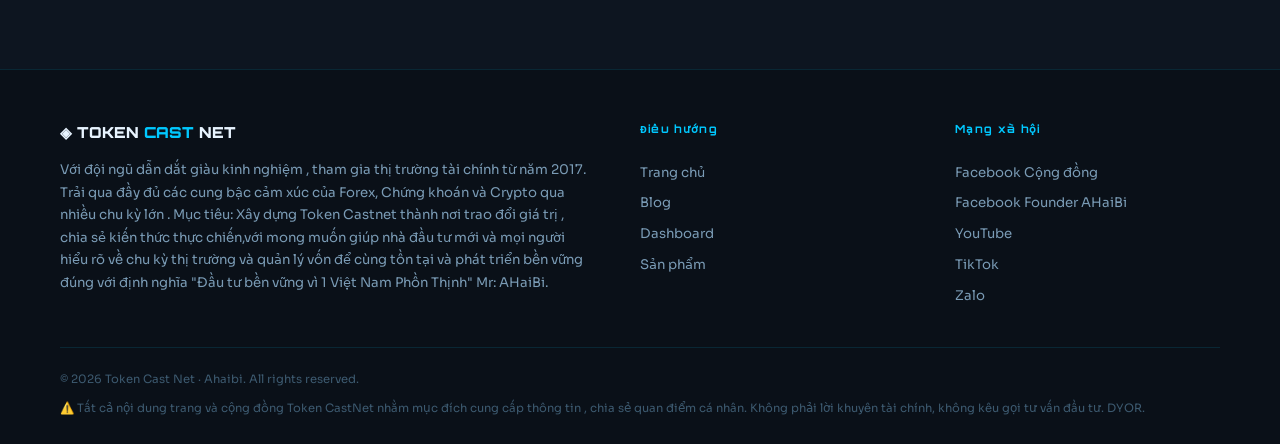
==== commit 1e4fa3e1: "Update index.html" ====
--- a/index.html
+++ b/index.html
@@ -210,15 +210,15 @@
         </div>
         <div class="about-right">
           <div class="section-tag">GIỚI THIỆU</div>
-          <h2 class="section-title">Ahaibi<br/><span class="gradient-text">Chuyên gia tư vấn</span></h2>
+          <h2 class="section-title">Token CastNet<br/><span class="gradient-text">Founded in 2025 by Mr H.Tài (AHaiBi)</span></h2>
           <p class="about-desc">
-            Chuyên tư vấn đầu tư Tài chính & Crypto, nhà đầu tư với hơn 3 năm kinh nghiệm phân tích thị trường. Tôi chia sẻ kiến thức thực chiến về tài chính số, giúp bạn quản lý tài chính cá nhân và tối ưu hóa danh mục đầu tư thông qua công nghệ và AI.
+            Token CastNet kết hợp giữa cung cấp thông tin và kiến thức tài chính tích lũy với hơn 9 năm kinh nghiệm trong lĩnh vực tài chính và hơn 5 năm lĩnh vực tiền điện tử. Tôi cũng chia sẻ quan điểm và tầm nhìn cá nhân về tài chính số, công nghệ Blockchain và Crypto .
           </p>
           <div class="skills-grid">
-            <div class="skill-item"><span class="skill-icon">📊</span><span>Phân tích dữ liệu</span></div>
+            <div class="skill-item"><span class="skill-icon">📊</span><span>Phân tích Token tiềm năng </span></div>
             <div class="skill-item"><span class="skill-icon">🛡️</span><span>Quản trị rủi ro</span></div>
-            <div class="skill-item"><span class="skill-icon">🤖</span><span>Tự động hóa AI</span></div>
-            <div class="skill-item"><span class="skill-icon">💼</span><span>Tư vấn đầu tư</span></div>
+            <div class="skill-item"><span class="skill-icon">🤖</span><span>Trading AI</span></div>
+            <div class="skill-item"><span class="skill-icon">💼</span><span>Chia sẻ cá nhân</span></div>
           </div>
         </div>
       </div>
@@ -286,8 +286,8 @@
         </div>
         <div class="product-card community">
           <div class="product-icon">👥</div>
-          <h3>Kênh Cộng đồng VIP</h3>
-          <p>Tham gia nhóm đầu tư riêng. Nhận tín hiệu trade, phân tích độc quyền và hỗ trợ 1:1.</p>
+          <h3>Kênh Cộng đồng </h3>
+          <p>Tham gia nhóm chia sẻ chiến lượt nội bộ. Bot Trade , Ai tranging & phân tích độc quyền .</p>
           <a href="#" class="btn-primary small">Tham gia →</a>
         </div>
         <div class="product-card ads">
@@ -306,10 +306,10 @@
       <div class="contact-wrap">
         <div class="section-tag">LIÊN HỆ</div>
         <h2 class="section-title">Kết nối với <span class="gradient-text">Ahaibi</span></h2>
-        <p class="contact-sub">Tư vấn đầu tư · Hợp tác kinh doanh · Đặt quảng cáo</p>
+        <p class="contact-sub"> Hợp tác kinh doanh · Đặt quảng cáo</p>
         <div class="contact-links">
           <a href="#" class="contact-btn"><span>📘</span> Facebook Cộng đồng</a>
-          <a href="#" class="contact-btn"><span>📘</span> Facebook CEO Ahaibi</a>
+          <a href="#" class="contact-btn"><span>📘</span> Facebook Founded Ahaibi</a>
           <a href="#" class="contact-btn yt"><span>▶</span> YouTube</a>
           <a href="#" class="contact-btn tk"><span>♪</span> TikTok</a>
           <a href="#" class="contact-btn zl"><span>💬</span> Zalo</a>
@@ -324,7 +324,8 @@
       <div class="footer-top">
         <div class="footer-brand">
           <span class="logo">◈ TOKEN <span class="accent">CAST</span> NET</span>
-          <p>Chia sẻ kiến thức giá trị về thị trường tài chính số. Giúp mọi người quản lý tài chính cá nhân và tối ưu hóa danh mục đầu tư thông qua công nghệ.</p>
+          <p>Với đội ngũ dẫn dắt  giàu kinh nghiệm , tham gia thị trường tài chính từ năm 2017. Trải qua đầy đủ các cung bậc cảm xúc của Forex, Chứng khoán và Crypto qua nhiều chu kỳ lớn .
+Mục tiêu: Xây dựng Token Castnet thành nơi trao đổi giá trị , chia sẻ kiến thức thực chiến,với mong muốn giúp nhà đầu tư mới và mọi người hiểu rõ về chu kỳ thị trường và quản lý vốn để cùng tồn tại và phát triển bền vững đúng với định nghĩa "Đầu tư bền vững vì 1 Việt Nam Phồn Thịnh" Mr: AHaiBi.</p>
         </div>
         <div class="footer-links">
           <h4>Điều hướng</h4>
@@ -336,7 +337,7 @@
         <div class="footer-links">
           <h4>Mạng xã hội</h4>
           <a href="#">Facebook Cộng đồng</a>
-          <a href="#">Facebook CEO</a>
+          <a href="#">Facebook Founder AHaiBi</a>
           <a href="#">YouTube</a>
           <a href="#">TikTok</a>
           <a href="#">Zalo</a>
@@ -344,7 +345,7 @@
       </div>
       <div class="footer-bottom">
         <span>© 2026 Token Cast Net · Ahaibi. All rights reserved.</span>
-        <span>⚠️ Không phải lời khuyên tài chính. DYOR.</span>
+        <span>⚠️ Tất cả nội dung trang và cộng đồng Token CastNet nhằm mục đích cung cấp thông tin , chia sẻ quan điểm cá nhân. Không phải lời khuyên tài chính, không kêu gọi tư vấn đầu tư. DYOR.</span>
       </div>
     </div>
   </footer>
